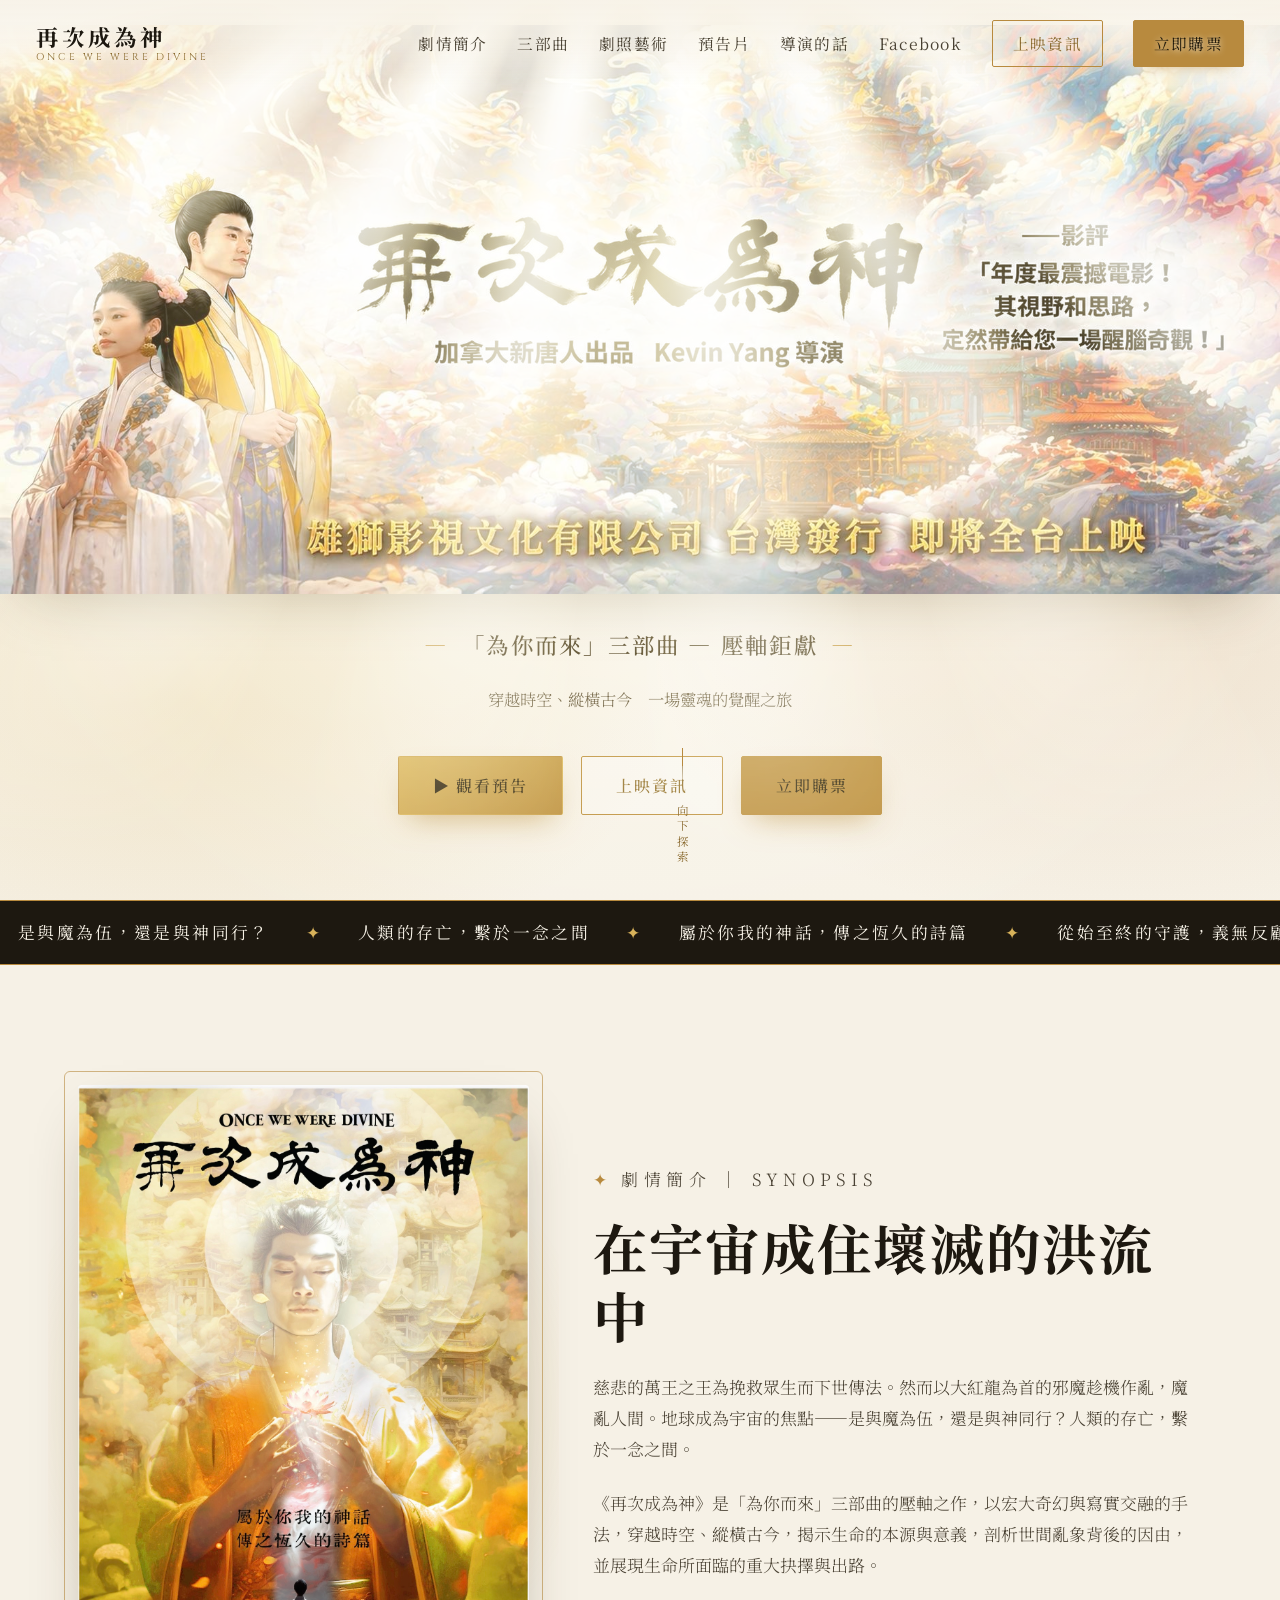
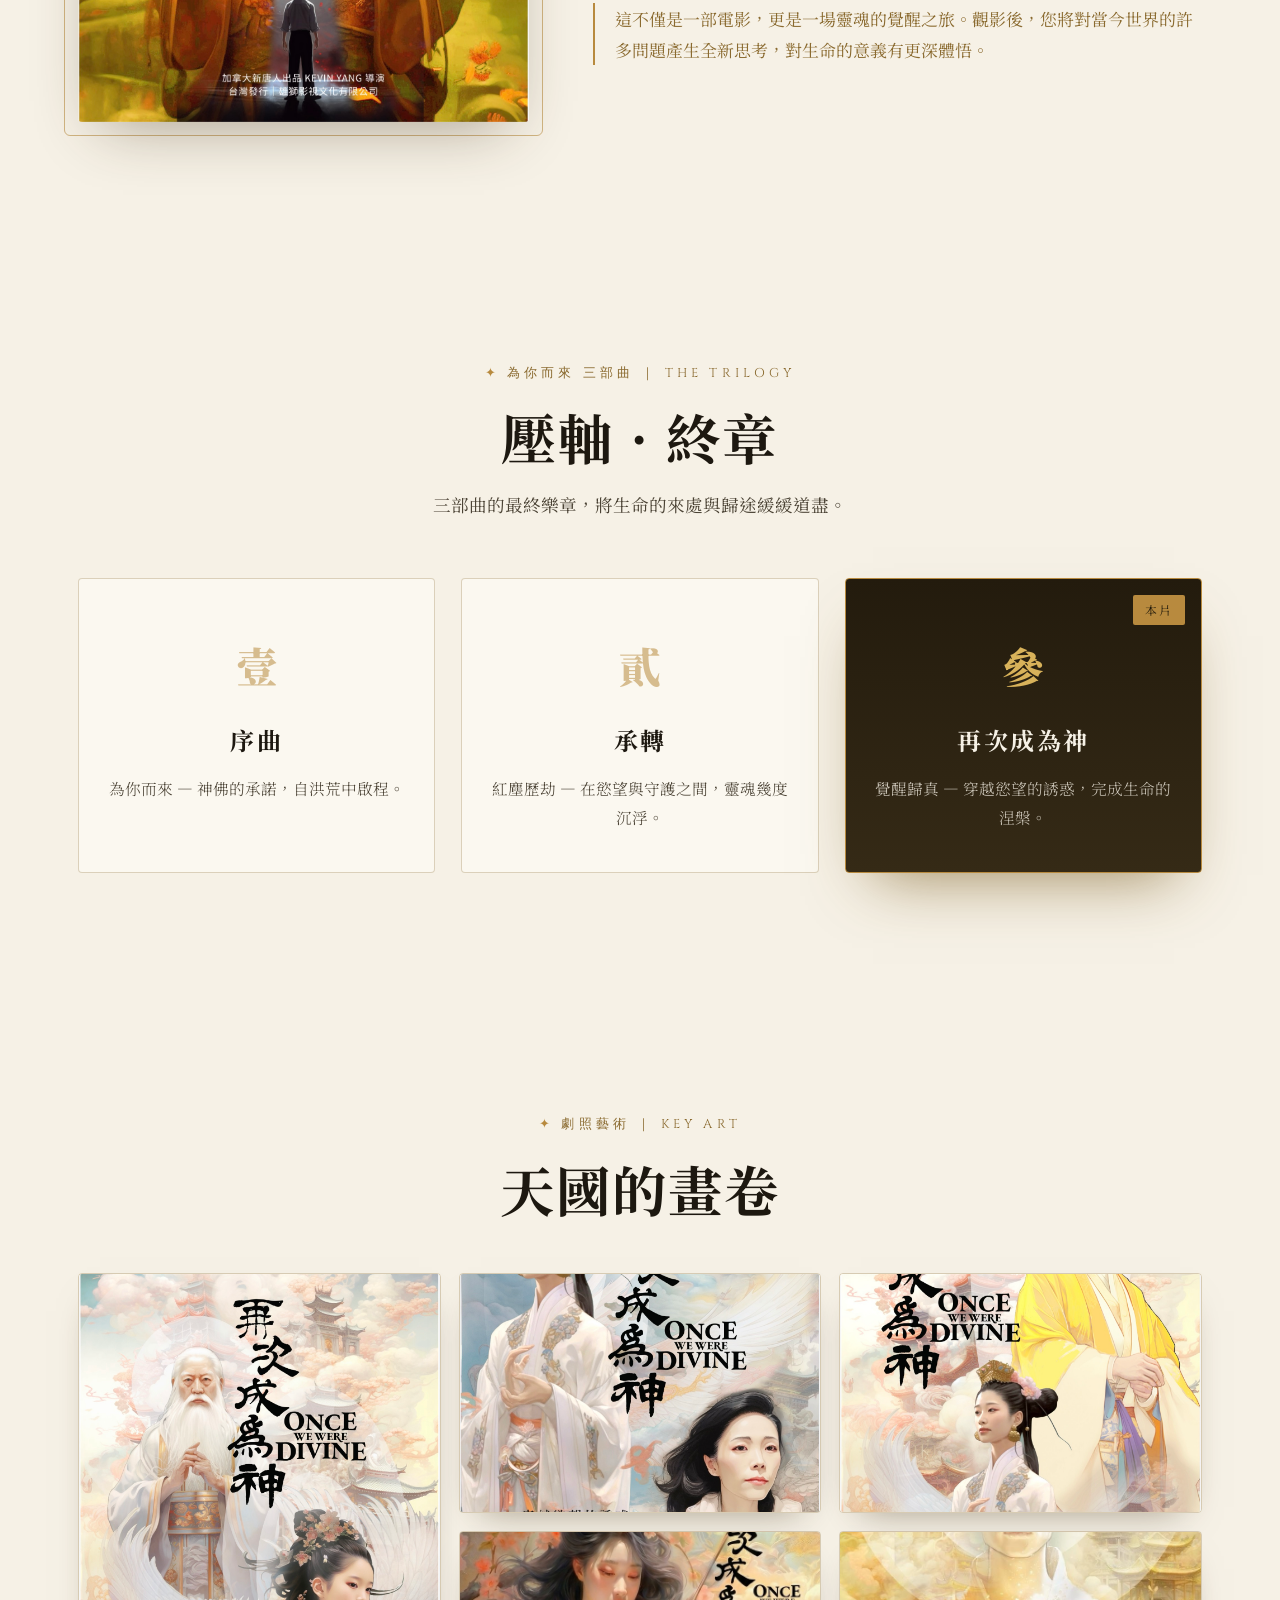
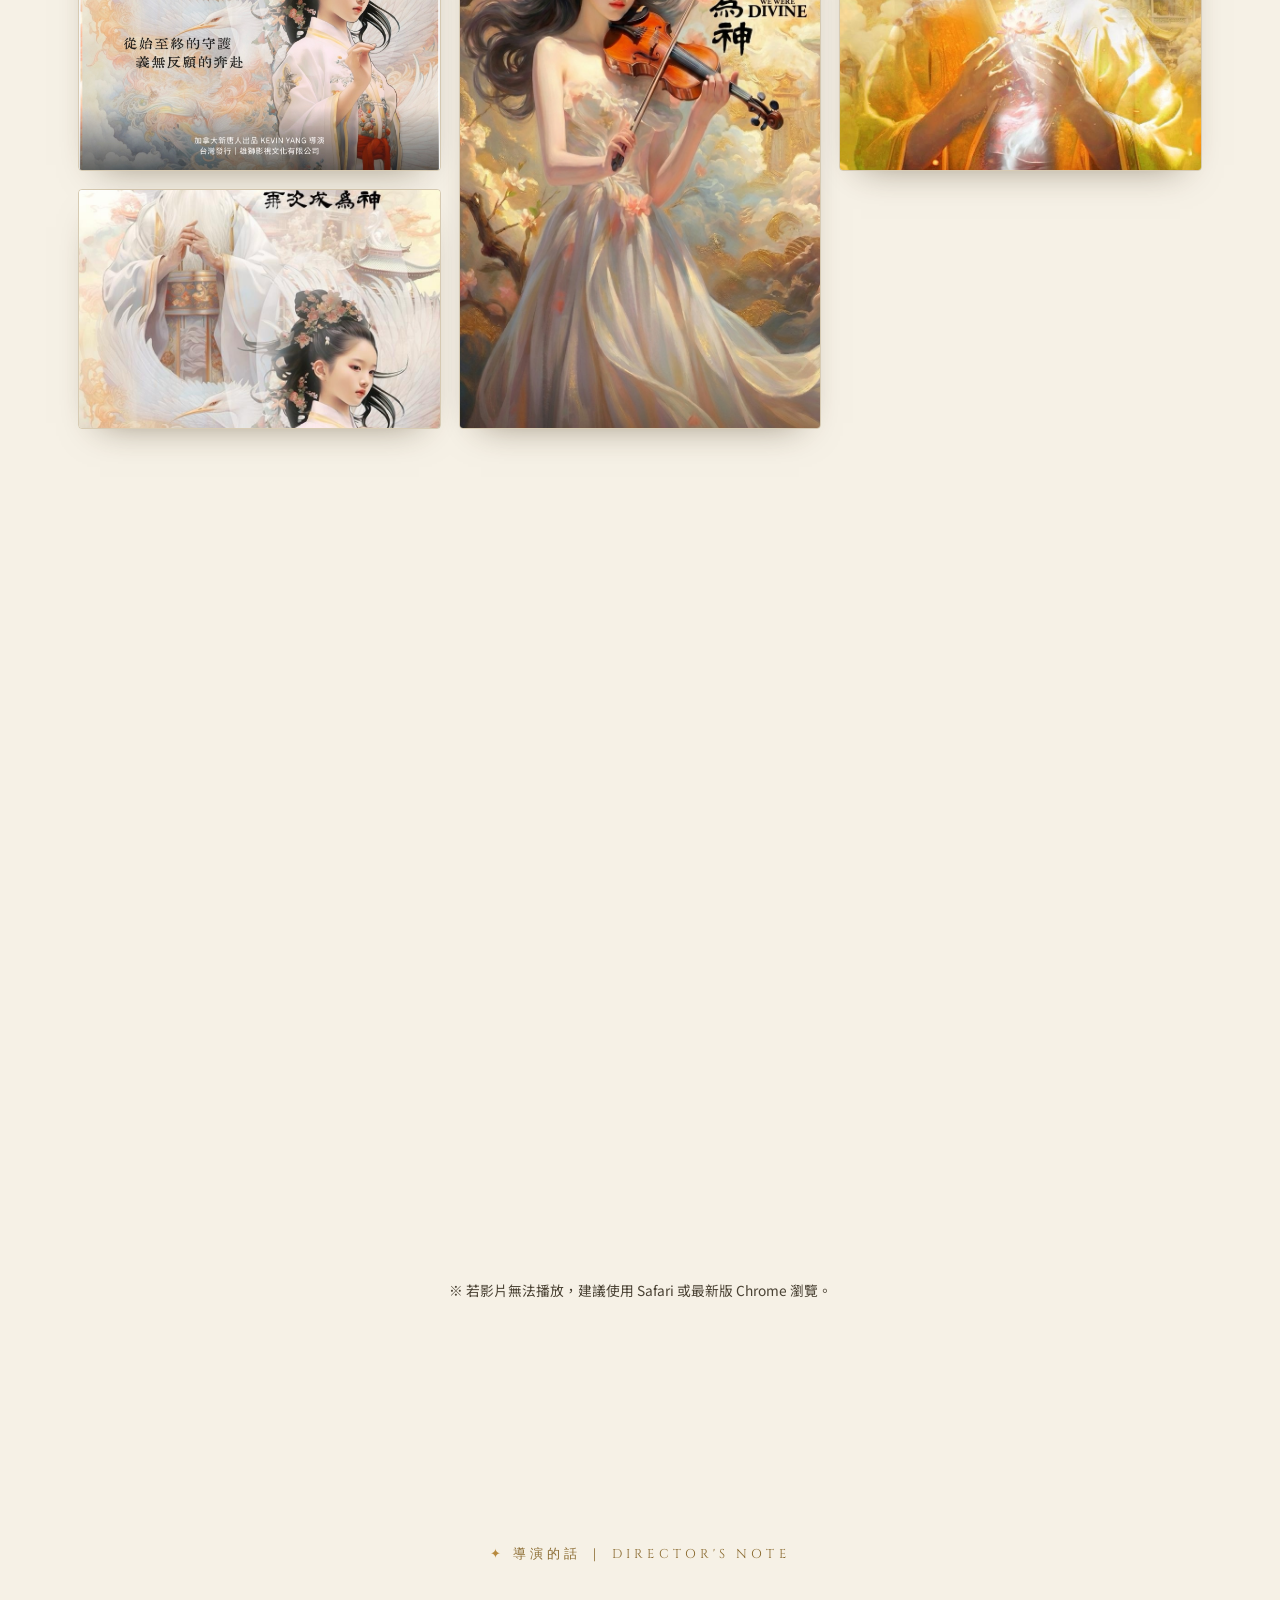
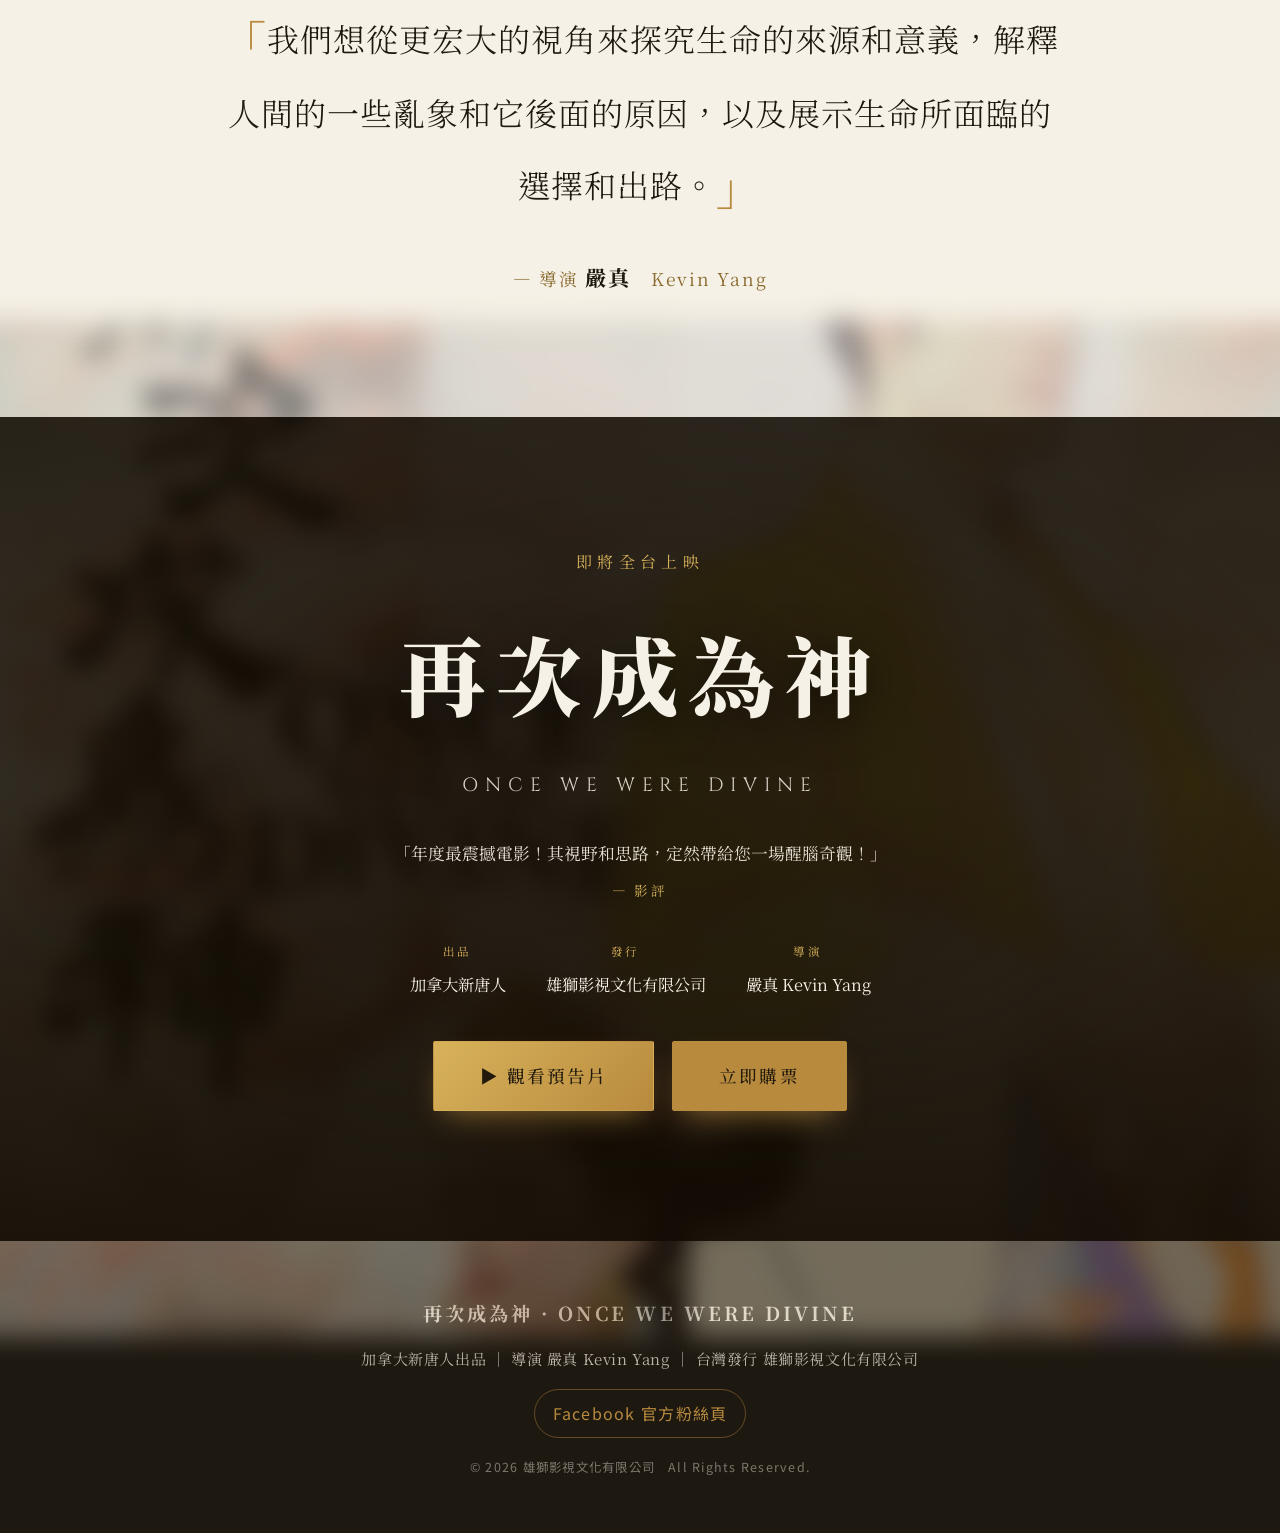
==== 再次成為神/index.html @ 87fe1880 "Add Facebook link" ====
<!DOCTYPE html>
<html lang="zh-Hant">
<head>
<meta charset="UTF-8" />
<meta name="viewport" content="width=device-width, initial-scale=1.0" />
<title>再次成為神 ONCE WE WERE DIVINE｜「為你而來」三部曲壓軸鉅獻</title>
<meta name="description" content="《再次成為神》是「為你而來」三部曲的壓軸之作，以宏大奇幻與寫實交融的手法，穿越時空、縱橫古今，揭示生命的本源與意義。加拿大新唐人出品，導演 嚴真 Kevin Yang。" />
<meta property="og:title" content="再次成為神 ONCE WE WERE DIVINE" />
<meta property="og:description" content="「為你而來」三部曲壓軸鉅獻 — 一場靈魂的覺醒之旅。" />
<meta property="og:image" content="assets/img/poster-sage.jpg" />
<meta property="og:type" content="video.movie" />
<link rel="preconnect" href="https://fonts.googleapis.com" />
<link rel="preconnect" href="https://fonts.gstatic.com" crossorigin />
<link href="https://fonts.googleapis.com/css2?family=Cinzel:wght@400;500;600&family=Noto+Sans+TC:wght@300;400;500;700&family=Noto+Serif+TC:wght@300;400;500;600;700;900&family=Cormorant+Garamond:ital,wght@0,400;0,500;1,400&display=swap" rel="stylesheet" />
<link rel="stylesheet" href="css/style.css?v=7" />
</head>
<body>

<!-- floating petals -->
<div class="petals" aria-hidden="true"></div>

<!-- NAV -->
<header class="nav" id="nav">
  <a href="#hero" class="nav__brand">
    <span class="nav__brand-cn">再次成為神</span>
    <span class="nav__brand-en">ONCE WE WERE DIVINE</span>
  </a>
  <nav class="nav__links">
    <a href="#synopsis">劇情簡介</a>
    <a href="#trilogy">三部曲</a>
    <a href="#gallery">劇照藝術</a>
    <a href="#trailer">預告片</a>
    <a href="#director">導演的話</a>
    <a href="#testimonialsSection" id="navTestimonials" hidden>觀眾心得</a>
    <a href="https://www.facebook.com/profile.php?id=61590995390151" target="_blank" rel="noopener noreferrer">Facebook</a>
    <a href="#screening" class="nav__cta">上映資訊</a>
    <a href="https://lion-movies.oen.tw/events/3H7Y7ijGLz3pHYm09lghnwM6j3X" class="nav__ticket" target="_blank" rel="noopener noreferrer">立即購票</a>
  </nav>
  <button class="nav__toggle" id="navToggle" aria-label="開啟選單">
    <span></span><span></span><span></span>
  </button>
</header>

<!-- HERO -->
<section class="hero" id="hero">
  <div class="hero__aura" aria-hidden="true"></div>
  <div class="hero__inner">
    <h1 class="visually-hidden">再次成為神 ONCE WE WERE DIVINE</h1>
    <figure class="hero__banner">
      <img src="assets/img/hero-wide.jpg" alt="再次成為神 ONCE WE WERE DIVINE 主視覺海報" />
    </figure>
    <p class="hero__tag" id="heroTag">「為你而來」三部曲 — 壓軸鉅獻</p>
    <p class="hero__sub" id="heroSub">穿越時空、縱橫古今　一場靈魂的覺醒之旅</p>
    <div class="hero__actions">
      <a href="#trailer" class="btn btn--gold">▶ 觀看預告</a>
      <a href="#screening" class="btn btn--ghost">上映資訊</a>
      <a href="https://lion-movies.oen.tw/events/3H7Y7ijGLz3pHYm09lghnwM6j3X" class="btn btn--ticket" target="_blank" rel="noopener noreferrer">立即購票</a>
    </div>
  </div>
  <div class="hero__rays" aria-hidden="true"></div>
  <div class="hero__glow" aria-hidden="true"></div>
  <div class="embers" aria-hidden="true"></div>
  <a href="#synopsis" class="hero__scroll" aria-label="向下捲動">
    <span class="hero__scroll-line"></span>
    <span class="hero__scroll-text">向下探索</span>
  </a>
</section>

<!-- MARQUEE -->
<div class="marquee" aria-hidden="true">
  <div class="marquee__track" id="marqueeTrack">
    <span>是與魔為伍，還是與神同行？</span><span class="dot">✦</span>
    <span>人類的存亡，繫於一念之間</span><span class="dot">✦</span>
    <span>屬於你我的神話，傳之恆久的詩篇</span><span class="dot">✦</span>
    <span>從始至終的守護，義無反顧的奔赴</span><span class="dot">✦</span>
    <span>是與魔為伍，還是與神同行？</span><span class="dot">✦</span>
    <span>人類的存亡，繫於一念之間</span><span class="dot">✦</span>
    <span>屬於你我的神話，傳之恆久的詩篇</span><span class="dot">✦</span>
    <span>從始至終的守護，義無反顧的奔赴</span><span class="dot">✦</span>
  </div>
</div>

<!-- SYNOPSIS -->
<section class="synopsis section" id="synopsis">
  <div class="synopsis__grid">
    <div class="synopsis__poster reveal">
      <img src="assets/img/poster-meditation.jpg" alt="再次成為神 海報 — 持蓮入定" loading="lazy" />
      <span class="synopsis__poster-glow"></span>
    </div>
    <div class="synopsis__text">
      <p class="kicker reveal">劇情簡介 ｜ SYNOPSIS</p>
      <h2 class="section__title reveal" id="synopsisTitle">在宇宙成住壞滅的洪流中</h2>
      <div id="synopsisParas">
        <p class="reveal">慈悲的萬王之王為挽救眾生而下世傳法。然而以大紅龍為首的邪魔趁機作亂，魔亂人間。地球成為宇宙的焦點——是與魔為伍，還是與神同行？人類的存亡，繫於一念之間。</p>
        <p class="reveal">《再次成為神》是「為你而來」三部曲的壓軸之作，以宏大奇幻與寫實交融的手法，穿越時空、縱橫古今，揭示生命的本源與意義，剖析世間亂象背後的因由，並展現生命所面臨的重大抉擇與出路。</p>
        <p class="reveal accent">這不僅是一部電影，更是一場靈魂的覺醒之旅。觀影後，您將對當今世界的許多問題產生全新思考，對生命的意義有更深體悟。</p>
      </div>
    </div>
  </div>
</section>

<!-- TRILOGY -->
<section class="trilogy section" id="trilogy">
  <p class="kicker center reveal">為你而來 三部曲 ｜ THE TRILOGY</p>
  <h2 class="section__title center reveal">壓軸 · 終章</h2>
  <p class="trilogy__lead center reveal">三部曲的最終樂章，將生命的來處與歸途緩緩道盡。</p>
  <div class="trilogy__row">
    <div class="trilogy__card reveal">
      <span class="trilogy__num">壹</span>
      <h3>序曲</h3>
      <p>為你而來 — 神佛的承諾，自洪荒中啟程。</p>
    </div>
    <div class="trilogy__card reveal">
      <span class="trilogy__num">貳</span>
      <h3>承轉</h3>
      <p>紅塵歷劫 — 在慾望與守護之間，靈魂幾度沉浮。</p>
    </div>
    <div class="trilogy__card trilogy__card--active reveal">
      <span class="trilogy__badge">本片</span>
      <span class="trilogy__num">參</span>
      <h3>再次成為神</h3>
      <p>覺醒歸真 — 穿越慾望的誘惑，完成生命的涅槃。</p>
    </div>
  </div>
</section>

<!-- GALLERY -->
<section class="gallery section" id="gallery">
  <p class="kicker center reveal">劇照藝術 ｜ KEY ART</p>
  <h2 class="section__title center reveal">天國的畫卷</h2>
  <div class="gallery__grid" id="galleryGrid">
    <figure class="gallery__item gallery__item--tall reveal" data-src="assets/img/poster-sage.jpg" data-cap="從始至終的守護，義無反顧的奔赴">
      <img src="assets/img/poster-sage.jpg" alt="長者與少女 仙鶴" loading="lazy" />
    </figure>
    <figure class="gallery__item reveal" data-src="assets/img/poster-empress.jpg" data-cap="穿越慾望的誘惑，完成生命的涅槃">
      <img src="assets/img/poster-empress.jpg" alt="天女與今生" loading="lazy" />
    </figure>
    <figure class="gallery__item reveal" data-src="assets/img/poster-couple.jpg" data-cap="天上人間，因緣再續">
      <img src="assets/img/poster-couple.jpg" alt="神尊與天女" loading="lazy" />
    </figure>
    <figure class="gallery__item gallery__item--tall reveal" data-src="assets/img/poster-violin.jpg" data-cap="桃花深處，琴音入夢">
      <img src="assets/img/poster-violin.jpg" alt="提琴少女 桃花" loading="lazy" />
    </figure>
    <figure class="gallery__item reveal" data-src="assets/img/poster-meditation-en.jpg" data-cap="屬於你我的神話，傳之恆久的詩篇">
      <img src="assets/img/poster-meditation-en.jpg" alt="持蓮入定 英文版" loading="lazy" />
    </figure>
    <figure class="gallery__item reveal" data-src="assets/img/poster-sage-en.jpg" data-cap="ONCE WE WERE DIVINE — Coming Soon">
      <img src="assets/img/poster-sage-en.jpg" alt="長者與少女 英文版" loading="lazy" />
    </figure>
  </div>
</section>

<!-- TRAILER -->
<section class="trailer section" id="trailer">
  <p class="kicker center reveal">先睹為快 ｜ TRAILER</p>
  <h2 class="section__title center reveal">預告片</h2>
  <div class="trailer__frame reveal">
    <video id="trailerVideo" controls playsinline preload="metadata" poster="assets/img/hero-wide.jpg">
      <source src="assets/video/trailer-b.mov" type="video/mp4" />
      <source src="assets/video/trailer-a.mov" type="video/mp4" />
      您的瀏覽器不支援影片播放，請改用 Safari 或 Chrome 最新版。
    </video>
  </div>
  <p class="trailer__note center reveal" id="trailerNote">※ 若影片無法播放，建議使用 Safari 或最新版 Chrome 瀏覽。</p>
</section>

<!-- DIRECTOR -->
<section class="director section" id="director">
  <div class="director__inner">
    <p class="kicker center reveal">導演的話 ｜ DIRECTOR'S NOTE</p>
    <blockquote class="director__quote reveal">
      <span class="director__mark">「</span><span id="directorQuote">我們想從更宏大的視角來探究生命的來源和意義，解釋人間的一些亂象和它後面的原因，以及展示生命所面臨的選擇和出路。</span><span class="director__mark director__mark--close">」</span>
    </blockquote>
    <p class="director__name reveal">— 導演 <strong id="directorName">嚴真</strong>　<span id="directorNameEn">Kevin Yang</span></p>
  </div>
</section>

<!-- TESTIMONIALS -->
<section class="testimonials section" id="testimonialsSection" hidden>
  <p class="kicker center reveal">觀眾心得 ｜ AUDIENCE VOICES</p>
  <h2 class="section__title center reveal">觀影後的感動</h2>
  <div class="testimonials__grid" id="testimonialGrid"></div>
</section>

<!-- SCREENING / CTA -->
<section class="screening section" id="screening">
  <div class="screening__bg" style="background-image:url('assets/img/poster-couple.jpg')"></div>
  <div class="screening__veil"></div>
  <div class="screening__inner reveal">
    <p class="screening__soon" id="screeningSoon">即將全台上映</p>
    <h2 class="screening__title">再次成為神</h2>
    <p class="screening__en">ONCE WE WERE DIVINE</p>
    <p class="screening__review"><span id="screeningReview">「年度最震撼電影！其視野和思路，定然帶給您一場醒腦奇觀！」</span><span id="screeningReviewBy">— 影評</span></p>
    <div class="screening__meta">
      <div><span>出品</span><em id="metaProducer">加拿大新唐人</em></div>
      <div><span>發行</span><em id="metaDistributor">雄獅影視文化有限公司</em></div>
      <div><span>導演</span><em id="metaDirector">嚴真 Kevin Yang</em></div>
    </div>
    <div class="screening__list" id="screeningList" hidden></div>
    <div class="screening__actions">
      <a href="#trailer" class="btn btn--gold btn--lg">▶ 觀看預告片</a>
      <a href="https://lion-movies.oen.tw/events/3H7Y7ijGLz3pHYm09lghnwM6j3X" class="btn btn--ticket btn--lg" target="_blank" rel="noopener noreferrer">立即購票</a>
    </div>
  </div>
</section>

<!-- FOOTER -->
<footer class="footer">
  <p class="footer__title">再次成為神 · ONCE WE WERE DIVINE</p>
  <p class="footer__line">加拿大新唐人出品 ｜ 導演 嚴真 Kevin Yang ｜ 台灣發行 雄獅影視文化有限公司</p>
  <p class="footer__social"><a href="https://www.facebook.com/profile.php?id=61590995390151" target="_blank" rel="noopener noreferrer">Facebook 官方粉絲頁</a></p>
  <p class="footer__copy">© 2026 雄獅影視文化有限公司　All Rights Reserved.</p>
</footer>

<!-- LIGHTBOX -->
<div class="lightbox" id="lightbox" aria-hidden="true">
  <button class="lightbox__close" id="lbClose" aria-label="關閉">✕</button>
  <button class="lightbox__nav lightbox__prev" id="lbPrev" aria-label="上一張">‹</button>
  <figure class="lightbox__figure">
    <img id="lbImg" src="" alt="" />
    <figcaption id="lbCap"></figcaption>
  </figure>
  <button class="lightbox__nav lightbox__next" id="lbNext" aria-label="下一張">›</button>
</div>

<script src="js/main.js?v=5"></script>
</body>
</html>
---- 再次成為神/css/style.css ----
/* ===== Tokens ===== */
:root{
  --ivory:#f6f1e6;
  --ivory-2:#efe7d6;
  --paper:#fbf8f0;
  --ink:#1d1810;
  --ink-soft:#4a4234;
  --gold:#b88a3e;
  --gold-2:#cda85a;
  --gold-bright:#d8b25a;
  --bronze:#8a6a2f;
  --jade:#6f8f6a;
  --line:rgba(138,106,47,.28);
  --shadow:0 24px 60px -24px rgba(60,42,16,.45);
  --serif:"Noto Serif TC",serif;
  --sans:"Noto Sans TC",sans-serif;
  --eng:"Cinzel",serif;
  --eng-soft:"Cormorant Garamond",serif;
  --maxw:1180px;
}
*{box-sizing:border-box;margin:0;padding:0}
html{scroll-behavior:smooth;scroll-padding-top:86px}
body{
  font-family:var(--sans);
  color:var(--ink);
  background:var(--ivory);
  line-height:1.85;
  -webkit-font-smoothing:antialiased;
  overflow-x:hidden;
}
img{display:block;max-width:100%}
a{color:inherit;text-decoration:none}

/* paper texture */
body::before{
  content:"";position:fixed;inset:0;z-index:-2;pointer-events:none;
  background:
    radial-gradient(120% 80% at 50% 0%, rgba(216,178,90,.10), transparent 60%),
    radial-gradient(100% 100% at 100% 100%, rgba(111,143,106,.08), transparent 55%),
    var(--ivory);
}
body::after{
  content:"";position:fixed;inset:0;z-index:-1;pointer-events:none;opacity:.5;
  background-image:url("data:image/svg+xml,%3Csvg xmlns='http://www.w3.org/2000/svg' width='160' height='160'%3E%3Cfilter id='n'%3E%3CfeTurbulence type='fractalNoise' baseFrequency='0.85' numOctaves='2' stitchTiles='stitch'/%3E%3C/filter%3E%3Crect width='100%25' height='100%25' filter='url(%23n)' opacity='0.04'/%3E%3C/svg%3E");
}

/* ===== Layout helpers ===== */
.section{padding:120px 28px;max-width:var(--maxw);margin:0 auto}
.section__title{
  font-family:var(--serif);font-weight:700;line-height:1.25;
  font-size:clamp(2rem,5vw,3.4rem);letter-spacing:.04em;
}
.section__title.center{text-align:center}
.kicker{
  font-family:var(--eng);letter-spacing:.32em;font-size:.8rem;
  color:var(--bronze);text-transform:uppercase;margin-bottom:18px;
}
.kicker.center{text-align:center}
.kicker::before{content:"✦ ";color:var(--gold)}
.visually-hidden{position:absolute;width:1px;height:1px;padding:0;margin:-1px;overflow:hidden;clip:rect(0 0 0 0);white-space:nowrap;border:0}

/* ===== Buttons ===== */
.btn{
  display:inline-flex;align-items:center;gap:.5em;
  font-family:var(--serif);font-weight:500;letter-spacing:.12em;font-size:1rem;
  padding:14px 34px;border-radius:2px;cursor:pointer;transition:.35s ease;
  position:relative;border:1px solid transparent;
}
.btn--gold{
  background:linear-gradient(135deg,#d8b25a,#b88a3e);
  color:#211a0c;box-shadow:0 14px 30px -12px rgba(184,138,62,.7);
}
.btn--gold:hover{transform:translateY(-3px);box-shadow:0 22px 40px -14px rgba(184,138,62,.85)}
.btn--ghost{border-color:var(--gold);color:var(--bronze);background:rgba(255,255,255,.25);backdrop-filter:blur(4px)}
.btn--ghost:hover{background:var(--gold);color:#211a0c}
.btn--ticket{background:var(--gold);color:#211a0c;border-color:var(--gold);box-shadow:0 14px 30px -12px rgba(184,138,62,.7)}
.btn--ticket:hover{background:#d8b25a;color:#211a0c;transform:translateY(-3px);box-shadow:0 22px 40px -14px rgba(184,138,62,.85)}
.btn--lg{padding:18px 46px;font-size:1.1rem}

/* ===== NAV ===== */
.nav{
  position:fixed;top:0;left:0;right:0;z-index:50;
  display:flex;align-items:center;justify-content:space-between;
  padding:20px 36px;transition:.4s ease;
}
.nav::before{
  content:"";position:absolute;inset:0;z-index:-1;pointer-events:none;
  background:linear-gradient(180deg, rgba(247,242,231,.94) 0%, rgba(247,242,231,.62) 50%, transparent 100%);
  transition:opacity .4s ease;
}
.nav.scrolled::before{opacity:0}
.nav__links a,.nav__brand-cn,.nav__brand-en{text-shadow:0 1px 6px rgba(255,253,245,.85)}
.nav.scrolled .nav__links a,.nav.scrolled .nav__brand-cn,.nav.scrolled .nav__brand-en{text-shadow:none}
.nav.scrolled{
  background:rgba(246,241,230,.86);backdrop-filter:blur(12px);
  padding:14px 36px;box-shadow:0 6px 24px -16px rgba(60,42,16,.5);
  border-bottom:1px solid var(--line);
}
.nav__brand{display:flex;flex-direction:column;line-height:1.1}
.nav__brand-cn{font-family:var(--serif);font-weight:700;font-size:1.4rem;letter-spacing:.18em;color:var(--ink)}
.nav__brand-en{font-family:var(--eng);font-size:.62rem;letter-spacing:.3em;color:var(--bronze);margin-top:3px}
.nav.scrolled .nav__brand-cn,.nav.scrolled .nav__brand-en{color:var(--ink)}
.nav__links{display:flex;align-items:center;gap:30px}
.nav__links a{
  font-family:var(--serif);font-size:.98rem;letter-spacing:.08em;color:var(--ink-soft);
  position:relative;padding:4px 0;transition:.3s;
}
.nav:not(.scrolled) .nav__links a{color:rgba(40,32,16,.85)}
.nav__links a:not(.nav__cta)::after{
  content:"";position:absolute;left:0;bottom:-2px;width:0;height:1px;background:var(--gold);transition:.3s;
}
.nav__links a:not(.nav__cta):hover::after{width:100%}
.nav__links a:hover{color:var(--bronze)}
.nav__cta{
  border:1px solid var(--gold);padding:8px 20px!important;border-radius:2px;color:var(--bronze)!important;
}
.nav__cta:hover{background:var(--gold);color:#211a0c!important}
.nav__ticket{
  background:var(--gold);color:#211a0c!important;border:1px solid var(--gold);
  padding:8px 20px!important;border-radius:2px;box-shadow:0 8px 18px -12px rgba(184,138,62,.9);
}
.nav__ticket:hover{background:#d8b25a;color:#211a0c!important;transform:translateY(-1px)}
.nav__toggle{display:none;flex-direction:column;gap:5px;background:none;border:0;cursor:pointer;padding:6px}
.nav__toggle span{width:26px;height:2px;background:var(--ink);transition:.3s}

/* ===== HERO ===== */
.hero{position:relative;min-height:100vh;overflow:hidden;display:flex;flex-direction:column;align-items:center;justify-content:center;padding:0 0 60px}
.hero__aura{
  position:absolute;inset:0;z-index:0;
  background:
    radial-gradient(70% 50% at 50% 22%, rgba(255,238,196,.5), transparent 62%),
    radial-gradient(60% 50% at 14% 78%, rgba(216,178,90,.22), transparent 64%),
    radial-gradient(60% 50% at 88% 72%, rgba(204,158,108,.20), transparent 62%),
    linear-gradient(180deg, var(--ivory) 0%, #faf5ea 50%, var(--ivory) 100%);
}
.hero__inner{position:relative;z-index:2;text-align:center;width:100%}
.hero__banner{
  margin:0;width:100%;
  box-shadow:0 24px 60px -30px rgba(60,40,8,.4);
  opacity:0;animation:fadeUp 1.1s .2s forwards;
}
.hero__banner img{display:block;width:100%;height:auto}
.hero__tag,.hero__sub,.hero__actions{padding-left:24px;padding-right:24px}

/* ---- 光焰無際 / celestial light fx ---- */
.hero__rays{
  position:absolute;left:50%;top:-30%;width:220vw;height:140vh;
  transform:translateX(-50%);transform-origin:50% 0;
  z-index:3;pointer-events:none;mix-blend-mode:screen;opacity:.95;
  background:repeating-conic-gradient(from 0deg at 50% 0%,
    rgba(255,236,175,0) 0deg, rgba(255,236,175,0) 4deg,
    rgba(255,235,170,.45) 5.5deg, rgba(255,250,225,.95) 9deg,
    rgba(255,255,245,1) 11deg, rgba(255,250,225,.95) 13deg,
    rgba(255,235,170,.45) 16.5deg, rgba(255,236,175,0) 18deg);
  -webkit-mask:radial-gradient(150% 110% at 50% 0%, #000 26%, transparent 82%);
          mask:radial-gradient(150% 110% at 50% 0%, #000 26%, transparent 82%);
  animation:raySway 14s ease-in-out infinite alternate, rayPulse 4.5s ease-in-out infinite;
}
@keyframes raySway{from{transform:translateX(-50%) rotate(-5deg)}to{transform:translateX(-50%) rotate(5deg)}}
@keyframes rayPulse{0%,100%{opacity:.6}50%{opacity:.95}}
.hero__glow{
  position:absolute;left:50%;top:32%;width:min(1500px,120vw);height:min(1500px,120vw);
  transform:translate(-50%,-50%);z-index:3;pointer-events:none;mix-blend-mode:screen;
  background:radial-gradient(circle, rgba(255,244,200,.85), rgba(255,222,140,.32) 36%, transparent 70%);
  animation:halo 6s ease-in-out infinite;
}
@keyframes halo{0%,100%{opacity:.65;transform:translate(-50%,-50%) scale(1)}50%{opacity:1;transform:translate(-50%,-50%) scale(1.12)}}
.embers{position:absolute;inset:0;z-index:4;pointer-events:none;overflow:hidden}
.ember{
  position:absolute;bottom:-24px;border-radius:50%;mix-blend-mode:screen;
  background:radial-gradient(circle, rgba(255,244,200,.98), rgba(255,205,120,.55) 48%, transparent 72%);
  box-shadow:0 0 10px rgba(255,212,135,.9);
  animation:emberRise linear infinite;will-change:transform,opacity;
}
@keyframes emberRise{
  0%{transform:translateY(0) scale(.5);opacity:0}
  12%{opacity:1}
  82%{opacity:.85}
  100%{transform:translateY(-92vh) translateX(var(--drift,0)) scale(1.15);opacity:0}
}
.hero__tag{
  font-family:var(--serif);font-weight:500;font-size:clamp(1rem,2.6vw,1.4rem);
  letter-spacing:.1em;color:var(--ink);margin-top:30px;
  opacity:0;animation:fadeUp 1.1s .75s forwards;
}
.hero__tag::before,.hero__tag::after{content:"—";color:var(--gold);margin:0 .6em}
.hero__sub{
  font-family:var(--serif);font-weight:300;font-size:1.02rem;line-height:2;
  color:var(--ink-soft);margin-top:18px;opacity:0;animation:fadeUp 1.1s .95s forwards;
}
.hero__actions{display:flex;gap:18px;justify-content:center;flex-wrap:wrap;margin-top:40px;opacity:0;animation:fadeUp 1.1s 1.15s forwards}
.hero__scroll{position:absolute;bottom:34px;left:50%;transform:translateX(-50%);z-index:3;display:flex;flex-direction:column;align-items:center;gap:10px;opacity:0;animation:fadeUp 1s 1.5s forwards}
.hero__scroll-line{width:1px;height:46px;background:linear-gradient(var(--bronze),transparent);position:relative;overflow:hidden}
.hero__scroll-line::after{content:"";position:absolute;top:0;left:0;width:100%;height:40%;background:var(--gold);animation:scrollDot 1.8s ease-in-out infinite}
@keyframes scrollDot{0%{transform:translateY(-100%)}100%{transform:translateY(250%)}}
.hero__scroll-text{font-family:var(--serif);font-size:.72rem;letter-spacing:.3em;color:var(--bronze);writing-mode:vertical-rl}

@keyframes fadeUp{from{opacity:0;transform:translateY(28px)}to{opacity:1;transform:translateY(0)}}

/* ===== MARQUEE ===== */
.marquee{background:var(--ink);color:var(--ivory);overflow:hidden;padding:16px 0;border-top:1px solid var(--gold);border-bottom:1px solid var(--gold)}
.marquee__track{display:inline-flex;white-space:nowrap;animation:marquee 34s linear infinite;will-change:transform}
.marquee__track span{font-family:var(--serif);font-size:1.05rem;letter-spacing:.14em;padding:0 18px}
.marquee__track .dot{color:var(--gold-bright)}
@keyframes marquee{from{transform:translateX(0)}to{transform:translateX(-50%)}}

/* ===== SYNOPSIS ===== */
.synopsis__grid{display:grid;grid-template-columns:.85fr 1.15fr;gap:64px;align-items:center}
.synopsis__poster{position:relative;border-radius:4px}
.synopsis__poster img{border-radius:4px;box-shadow:var(--shadow);position:relative;z-index:2}
.synopsis__poster-glow{position:absolute;inset:-14px;border:1px solid var(--gold);border-radius:6px;z-index:1;opacity:.6}
.synopsis__poster::after{content:"";position:absolute;inset:-30px;background:radial-gradient(circle,rgba(216,178,90,.25),transparent 70%);z-index:0}
.synopsis__text p{margin-top:22px;font-size:1.06rem;color:var(--ink-soft);font-family:var(--serif);font-weight:300}
.synopsis__text p.accent{color:var(--bronze);font-weight:400;border-left:2px solid var(--gold);padding-left:20px}
.synopsis .section__title{margin-bottom:6px}

/* ===== TRILOGY ===== */
.trilogy{text-align:center}
.trilogy__lead{color:var(--ink-soft);font-family:var(--serif);font-size:1.1rem;margin:18px auto 56px;max-width:560px}
.trilogy__row{display:grid;grid-template-columns:repeat(3,1fr);gap:26px}
.trilogy__card{
  position:relative;background:var(--paper);border:1px solid var(--line);border-radius:4px;
  padding:48px 28px 40px;text-align:center;transition:.4s ease;overflow:hidden;
}
.trilogy__card:hover{transform:translateY(-8px);box-shadow:var(--shadow)}
.trilogy__num{font-family:var(--serif);font-weight:900;font-size:2.6rem;color:var(--gold);display:block;opacity:.55}
.trilogy__card h3{font-family:var(--serif);font-weight:700;font-size:1.5rem;letter-spacing:.1em;margin:14px 0 12px}
.trilogy__card p{color:var(--ink-soft);font-size:.98rem;font-family:var(--serif);font-weight:300}
.trilogy__card--active{
  background:linear-gradient(180deg,#231b0d,#352a16);color:var(--ivory);border-color:var(--gold);
  box-shadow:0 30px 60px -28px rgba(120,90,30,.7);
}
.trilogy__card--active .trilogy__num{opacity:1;color:var(--gold-bright)}
.trilogy__card--active p{color:rgba(246,241,230,.78)}
.trilogy__badge{
  position:absolute;top:16px;right:16px;background:var(--gold);color:#211a0c;
  font-family:var(--serif);font-size:.74rem;letter-spacing:.18em;padding:4px 12px;border-radius:2px;
}

/* ===== GALLERY ===== */
.gallery .section__title{margin-bottom:50px}
.gallery__grid{
  display:grid;grid-template-columns:repeat(3,1fr);grid-auto-rows:240px;gap:18px;
}
.gallery__item{
  position:relative;overflow:hidden;border-radius:4px;cursor:pointer;
  box-shadow:0 16px 36px -22px rgba(60,42,16,.55);border:1px solid var(--line);
}
.gallery__item--tall{grid-row:span 2}
.gallery__item img{width:100%;height:100%;object-fit:cover;transition:transform .7s ease;filter:saturate(1.02)}
.gallery__item::after{
  content:attr(data-cap);position:absolute;left:0;right:0;bottom:0;
  font-family:var(--serif);font-size:.92rem;letter-spacing:.05em;color:#fff;
  padding:40px 18px 16px;background:linear-gradient(transparent,rgba(20,14,4,.82));
  transform:translateY(102%);transition:.45s ease;
}
.gallery__item:hover img{transform:scale(1.07)}
.gallery__item:hover::after{transform:translateY(0)}

/* ===== TRAILER ===== */
.trailer{text-align:center}
.trailer .section__title{margin-bottom:44px}
.trailer__frame{
  position:relative;border-radius:6px;overflow:hidden;border:1px solid var(--gold);
  box-shadow:var(--shadow);background:#000;max-width:980px;margin:0 auto;
}
.trailer__frame video{display:block;width:100%;max-height:78vh;background:#000}
.trailer__note{margin-top:18px;font-size:.86rem;color:var(--ink-soft);opacity:.8}

/* ===== DIRECTOR ===== */
.director{position:relative}
.director__inner{max-width:840px;margin:0 auto;text-align:center}
.director__quote{
  position:relative;font-family:var(--serif);font-weight:300;
  font-size:clamp(1.3rem,3.2vw,2rem);line-height:1.9;color:var(--ink);
  margin:30px auto;letter-spacing:.03em;
}
.director__mark{font-family:var(--serif);font-weight:700;color:var(--gold);font-size:1.4em;vertical-align:-.15em}
.director__name{font-family:var(--serif);color:var(--bronze);letter-spacing:.1em;font-size:1.1rem;margin-top:20px}
.director__name strong{color:var(--ink);font-size:1.2em}

/* ===== SCREENING ===== */
.screening{position:relative;max-width:none;padding:0;margin:0;background:#140d04}
.screening__bg{position:absolute;inset:-5%;background-size:cover;background-position:92% 26%;filter:saturate(1.15) blur(12px) brightness(.8);transform:scale(1.12);opacity:.5}
.screening__veil{position:absolute;inset:0;background:
  radial-gradient(80% 70% at 50% 45%, rgba(20,13,4,.45), transparent 70%),
  linear-gradient(180deg,rgba(20,13,4,.74) 0%,rgba(24,16,6,.7) 45%,rgba(18,12,4,.9) 100%)}
.screening__inner{position:relative;z-index:2;text-align:center;color:var(--ivory);padding:130px 28px}
.screening__soon{font-family:var(--serif);letter-spacing:.34em;color:var(--gold-bright);font-size:1rem;margin-bottom:18px}
.screening__title{font-family:var(--serif);font-weight:900;font-size:clamp(2.6rem,8vw,5.4rem);letter-spacing:.12em;text-shadow:0 8px 40px rgba(0,0,0,.5)}
.screening__en{font-family:var(--eng);letter-spacing:.36em;color:rgba(246,241,230,.85);font-size:clamp(.8rem,2vw,1.2rem);margin-top:14px}
.screening__review{font-family:var(--serif);font-style:normal;max-width:560px;margin:34px auto 0;color:rgba(246,241,230,.92);font-size:1.05rem;line-height:1.9}
.screening__review span:last-child{display:block;color:var(--gold-bright);font-size:.85rem;letter-spacing:.2em;margin-top:8px}
.screening__meta{display:flex;justify-content:center;gap:40px;flex-wrap:wrap;margin:38px 0 42px}
.screening__meta div{font-family:var(--serif);font-size:1.02rem;color:var(--ivory)}
.screening__meta em{font-style:normal}
.screening__meta span{display:block;font-size:.72rem;letter-spacing:.24em;color:var(--gold-bright);margin-bottom:6px}
.screening__actions{display:flex;justify-content:center;gap:18px;flex-wrap:wrap}

/* ===== SCREENING LIST（場次） ===== */
.screening__list{max-width:720px;margin:0 auto 44px;border-top:1px solid rgba(216,178,90,.35)}
.screening__row{
  display:grid;grid-template-columns:80px 1fr auto auto;gap:18px;align-items:center;
  padding:16px 10px;border-bottom:1px solid rgba(216,178,90,.22);
  font-family:var(--serif);color:var(--ivory);text-align:left;transition:background .3s;
}
a.screening__row:hover{background:rgba(216,178,90,.08)}
.screening__row-city{color:var(--gold-bright);letter-spacing:.14em;font-size:.95rem}
.screening__row-theater{font-size:1.05rem;letter-spacing:.04em}
.screening__row-when{font-size:.95rem;color:rgba(246,241,230,.85);letter-spacing:.06em}
.screening__row-note{font-size:.85rem;color:var(--gold-bright);letter-spacing:.1em}

/* ===== TESTIMONIALS（觀眾心得） ===== */
.testimonials__grid{
  display:grid;grid-template-columns:repeat(auto-fit,minmax(300px,1fr));
  gap:34px;margin-top:52px;max-width:980px;margin-left:auto;margin-right:auto;
}
.testimonial{background:var(--paper);border:1px solid var(--line);box-shadow:var(--shadow);overflow:hidden;border-radius:6px}
.testimonial__media{position:relative;aspect-ratio:16/9;background:#140d04}
.testimonial__media iframe,.testimonial__media video{position:absolute;inset:0;width:100%;height:100%;border:0}
.testimonial figcaption{padding:18px 20px 20px}
.testimonial figcaption strong{display:block;font-family:var(--serif);font-size:1.05rem;letter-spacing:.04em;color:var(--ink)}
.testimonial figcaption span{display:block;margin-top:6px;font-size:.85rem;color:var(--bronze);letter-spacing:.1em}

/* ===== FOOTER ===== */
.footer{background:var(--ink);color:rgba(246,241,230,.72);text-align:center;padding:54px 24px}
.footer__title{font-family:var(--serif);font-weight:700;letter-spacing:.16em;color:var(--ivory);font-size:1.2rem}
.footer__line{font-family:var(--serif);font-size:.94rem;margin-top:14px;letter-spacing:.04em}
.footer__social{margin-top:16px}
.footer__social a{display:inline-flex;align-items:center;justify-content:center;border:1px solid rgba(184,138,62,.45);border-radius:999px;padding:9px 18px;color:var(--gold);letter-spacing:.08em;transition:.25s ease}
.footer__social a:hover{background:rgba(184,138,62,.14);border-color:var(--gold);color:#f4d78c;transform:translateY(-1px)}
.footer__copy{font-size:.78rem;margin-top:18px;opacity:.6;letter-spacing:.1em}

/* ===== PETALS ===== */
.petals{position:fixed;inset:0;pointer-events:none;z-index:40;overflow:hidden}
.petal{position:absolute;top:-5%;border-radius:60% 0 60% 0;background:linear-gradient(135deg,#f6d8a8,#e6b06a);opacity:.7;animation:fall linear infinite}
@keyframes fall{
  0%{transform:translateY(-10vh) translateX(0) rotate(0);opacity:0}
  10%{opacity:.8}
  100%{transform:translateY(110vh) translateX(40px) rotate(360deg);opacity:0}
}

/* ===== Reveal ===== */
.reveal{opacity:0;transform:translateY(34px);transition:opacity .9s ease,transform .9s ease}
.reveal.in{opacity:1;transform:none}

/* ===== LIGHTBOX ===== */
.lightbox{position:fixed;inset:0;z-index:100;background:rgba(18,12,4,.94);display:none;align-items:center;justify-content:center;padding:40px}
.lightbox.open{display:flex}
.lightbox__figure{max-width:min(92vw,900px);text-align:center}
.lightbox__figure img{max-height:82vh;width:auto;margin:0 auto;border:1px solid var(--gold);box-shadow:0 30px 80px rgba(0,0,0,.6)}
.lightbox__figure figcaption{font-family:var(--serif);color:var(--ivory);margin-top:18px;letter-spacing:.06em;font-size:1.05rem}
.lightbox__close{position:absolute;top:24px;right:30px;background:none;border:0;color:var(--ivory);font-size:1.8rem;cursor:pointer;opacity:.8;transition:.3s}
.lightbox__close:hover{opacity:1;transform:rotate(90deg)}
.lightbox__nav{position:absolute;top:50%;transform:translateY(-50%);background:none;border:1px solid rgba(246,241,230,.4);color:var(--ivory);width:52px;height:52px;border-radius:50%;font-size:1.8rem;cursor:pointer;transition:.3s;display:flex;align-items:center;justify-content:center}
.lightbox__nav:hover{background:var(--gold);color:#211a0c;border-color:var(--gold)}
.lightbox__prev{left:30px}
.lightbox__next{right:30px}

/* ===== Responsive ===== */
@media(max-width:900px){
  .nav__links{
    position:fixed;top:0;right:-100%;height:100vh;width:74%;max-width:320px;
    flex-direction:column;justify-content:center;gap:30px;
    background:rgba(246,241,230,.97);backdrop-filter:blur(14px);
    box-shadow:-20px 0 50px -20px rgba(60,42,16,.4);transition:right .4s ease;padding:40px;
  }
  .nav__links.open{right:0}
  .nav__toggle{display:flex;z-index:60}
  .nav__toggle.open span:nth-child(1){transform:translateY(7px) rotate(45deg)}
  .nav__toggle.open span:nth-child(2){opacity:0}
  .nav__toggle.open span:nth-child(3){transform:translateY(-7px) rotate(-45deg)}
  .synopsis__grid{grid-template-columns:1fr;gap:44px}
  .synopsis__poster{max-width:380px;margin:0 auto}
  .trilogy__row{grid-template-columns:1fr;max-width:420px;margin:0 auto}
  .gallery__grid{grid-template-columns:repeat(2,1fr);grid-auto-rows:200px}
  .section{padding:88px 22px}
}
@media(max-width:560px){
  .screening__actions .btn{width:100%;justify-content:center}
  .gallery__grid{grid-template-columns:1fr;grid-auto-rows:300px}
  .gallery__item--tall{grid-row:span 1}
  .screening__meta{gap:22px}
  .screening__row{grid-template-columns:1fr auto;gap:6px 14px}
  .screening__row-theater{grid-column:1/-1}
  .hero__tag::before,.hero__tag::after{display:none}
}
@media(prefers-reduced-motion:reduce){
  *{animation:none!important;scroll-behavior:auto!important}
  .reveal{opacity:1;transform:none}
}
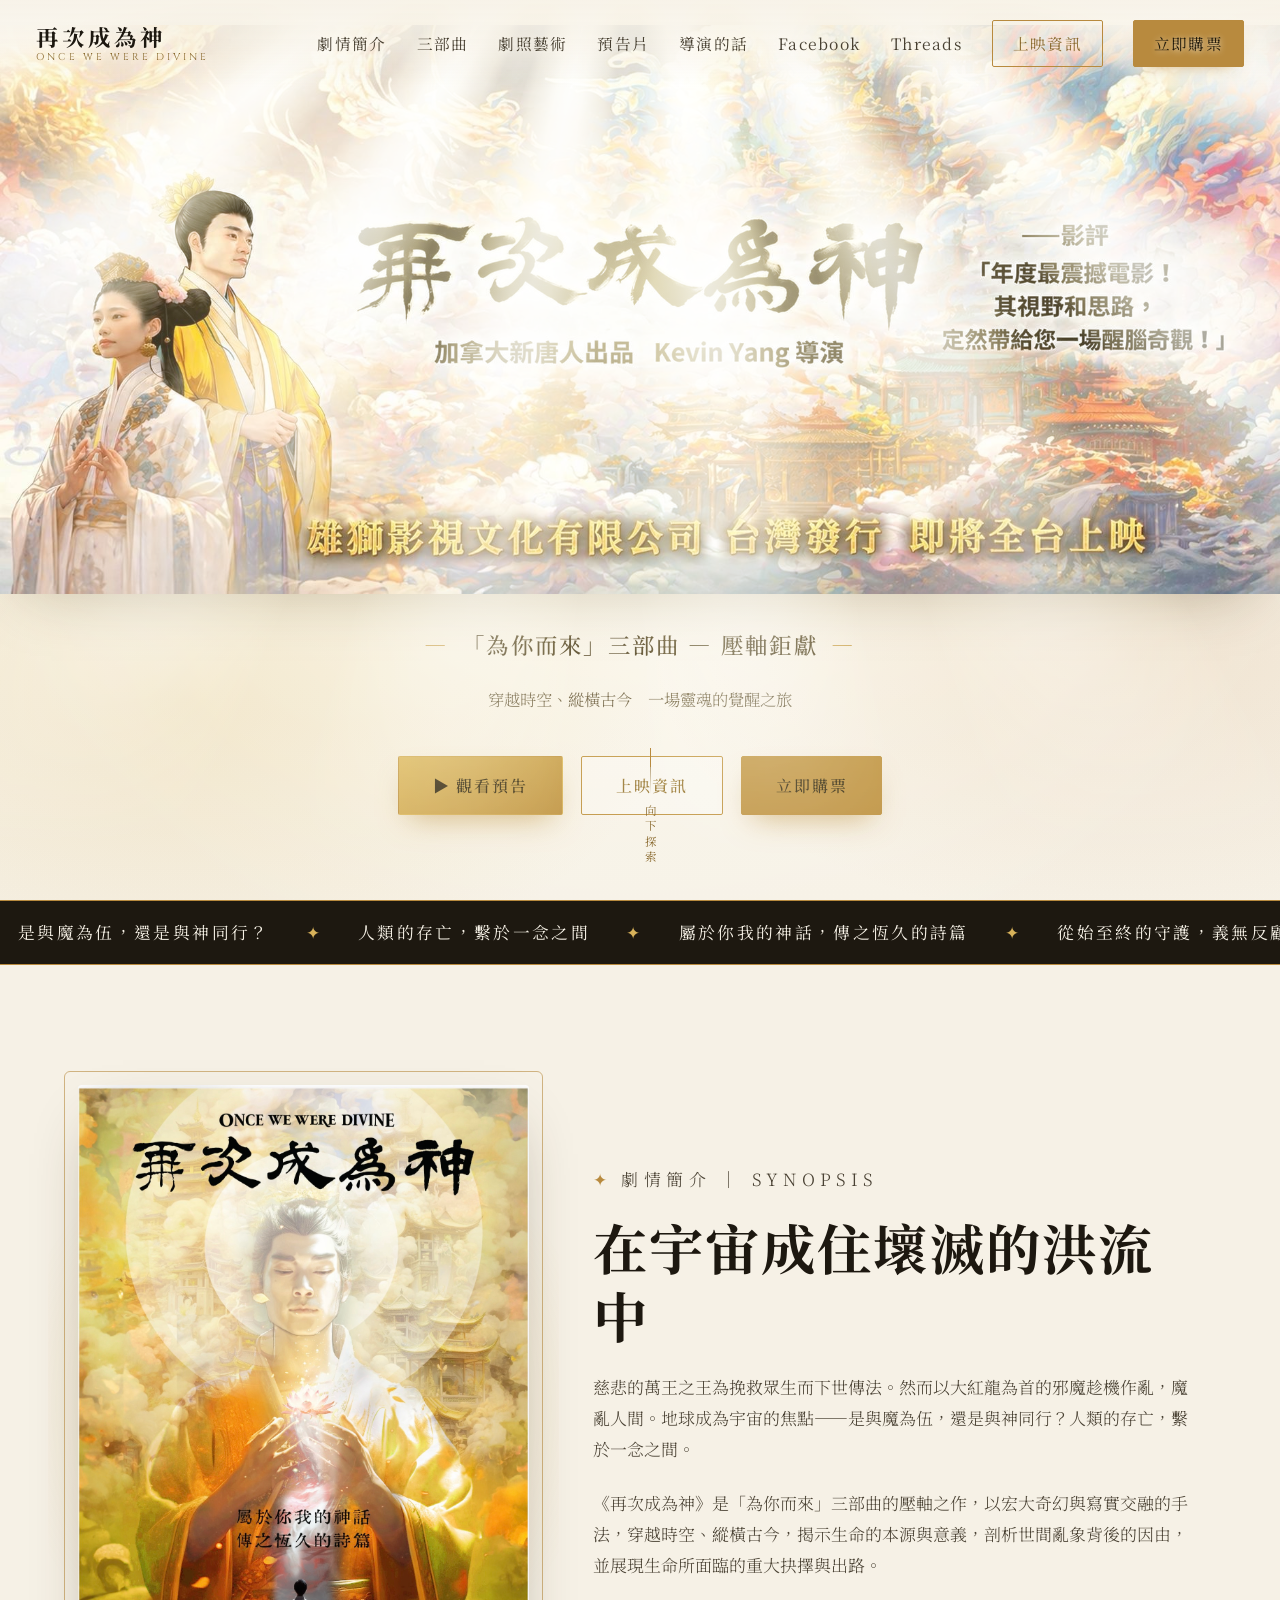
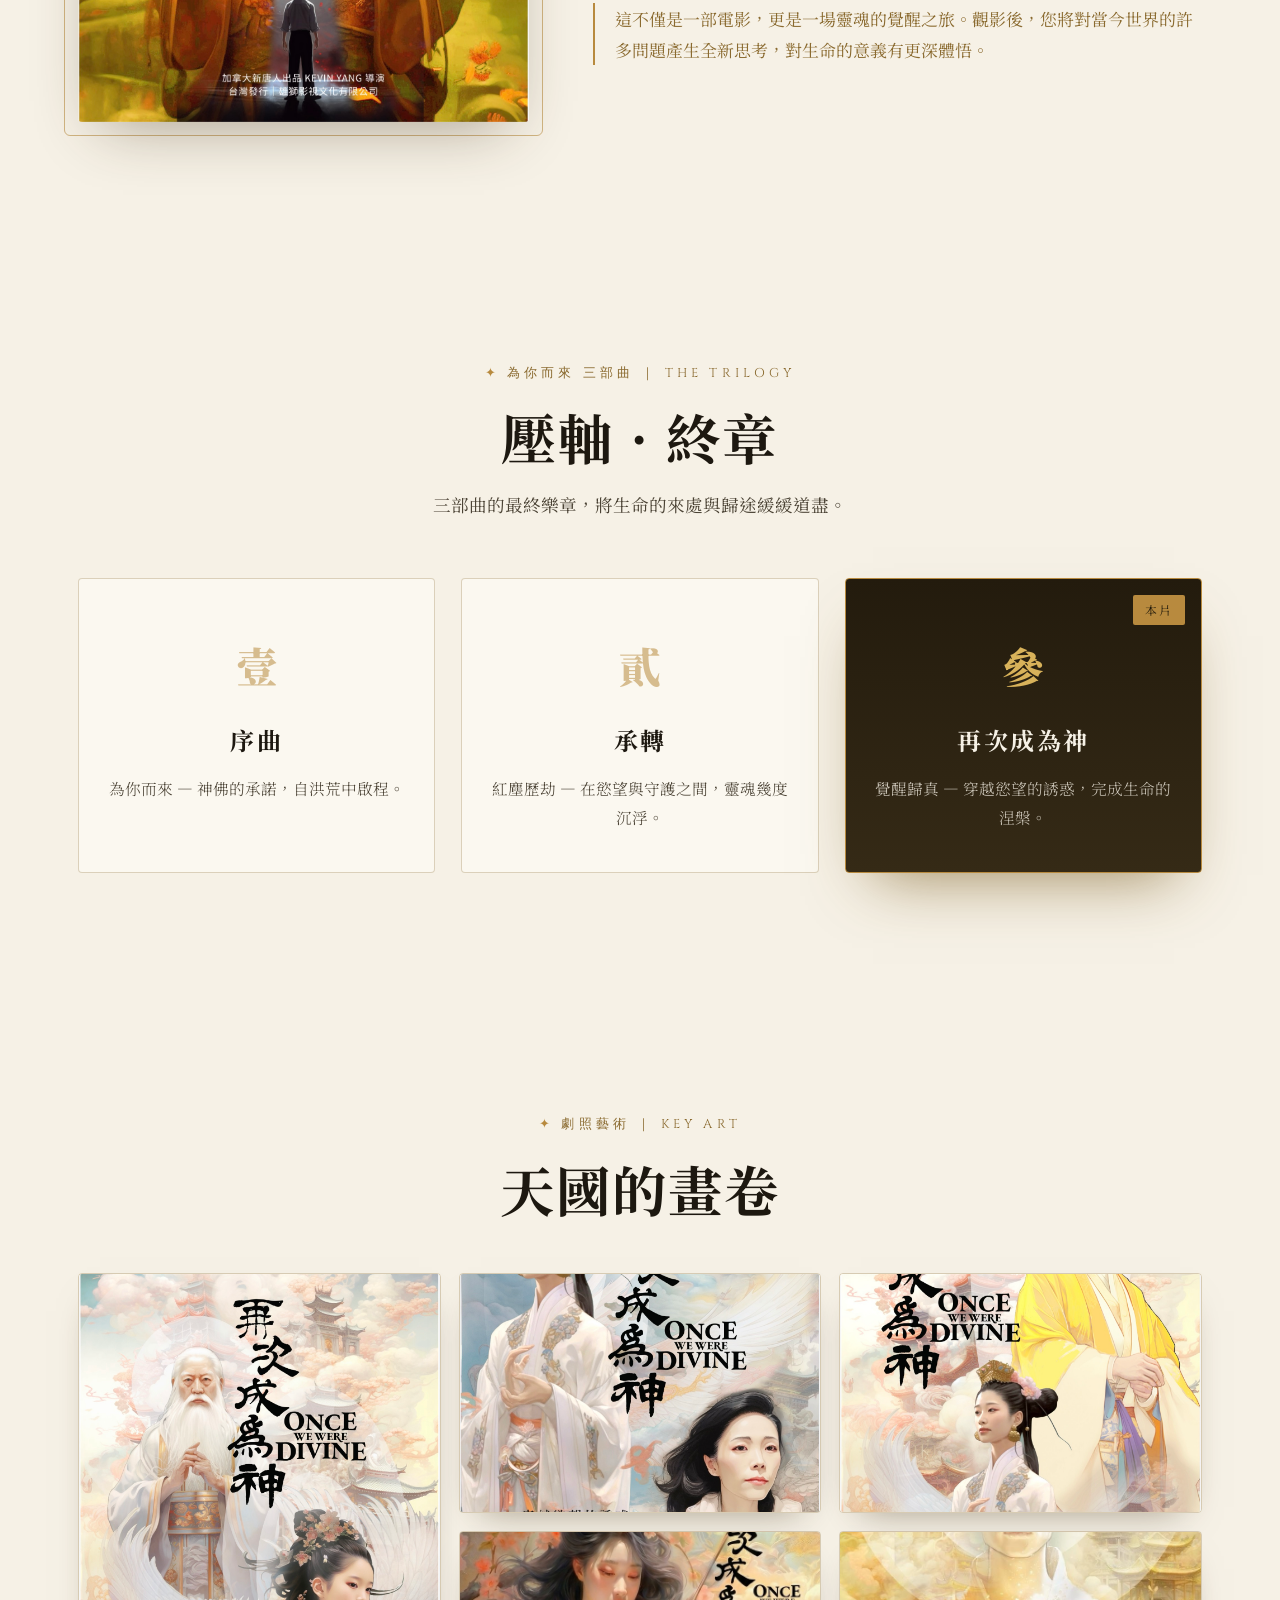
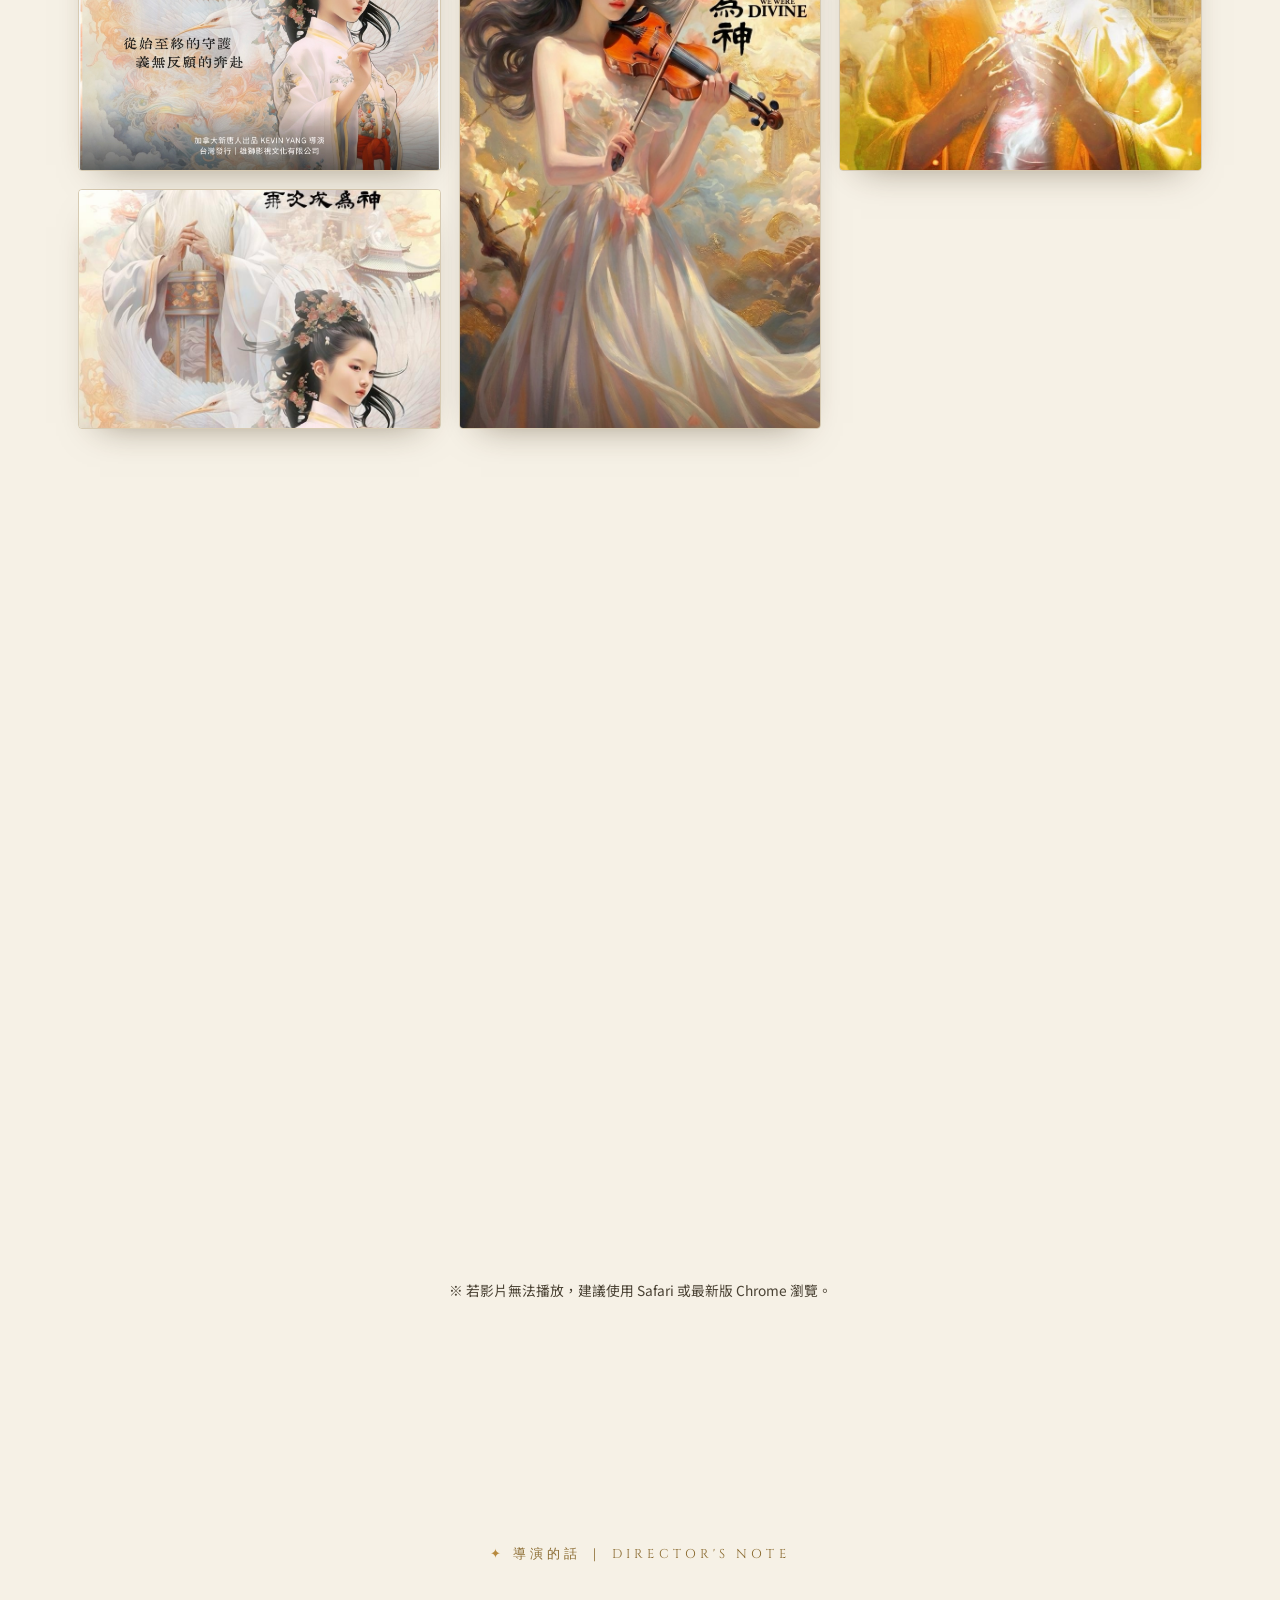
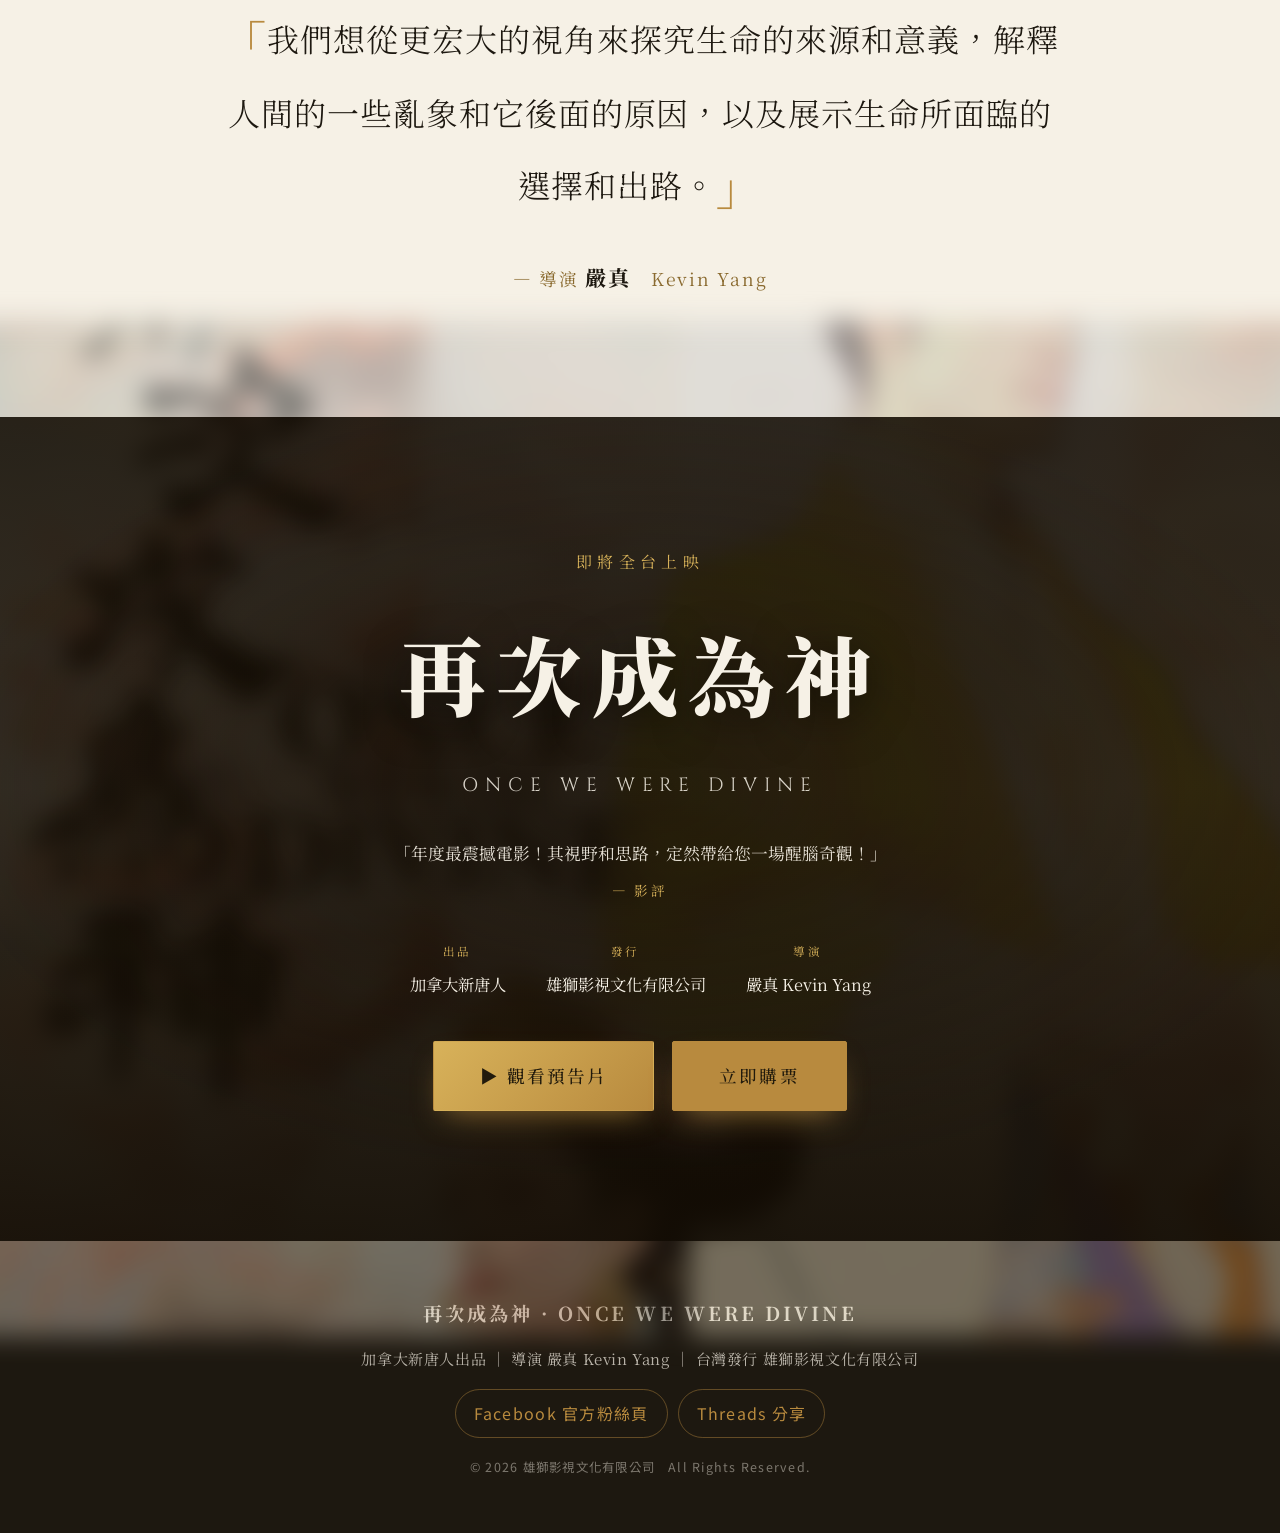
==== commit d3cb5034: "Add Threads link" ====
--- a/再次成為神/index.html
+++ b/再次成為神/index.html
@@ -33,6 +33,7 @@
     <a href="#director">導演的話</a>
     <a href="#testimonialsSection" id="navTestimonials" hidden>觀眾心得</a>
     <a href="https://www.facebook.com/profile.php?id=61590995390151" target="_blank" rel="noopener noreferrer">Facebook</a>
+    <a href="https://www.threads.com/share/BAacO54jLl/" target="_blank" rel="noopener noreferrer">Threads</a>
     <a href="#screening" class="nav__cta">上映資訊</a>
     <a href="https://lion-movies.oen.tw/events/3H7Y7ijGLz3pHYm09lghnwM6j3X" class="nav__ticket" target="_blank" rel="noopener noreferrer">立即購票</a>
   </nav>
@@ -208,7 +209,7 @@
 <footer class="footer">
   <p class="footer__title">再次成為神 · ONCE WE WERE DIVINE</p>
   <p class="footer__line">加拿大新唐人出品 ｜ 導演 嚴真 Kevin Yang ｜ 台灣發行 雄獅影視文化有限公司</p>
-  <p class="footer__social"><a href="https://www.facebook.com/profile.php?id=61590995390151" target="_blank" rel="noopener noreferrer">Facebook 官方粉絲頁</a></p>
+  <p class="footer__social"><a href="https://www.facebook.com/profile.php?id=61590995390151" target="_blank" rel="noopener noreferrer">Facebook 官方粉絲頁</a><a href="https://www.threads.com/share/BAacO54jLl/" target="_blank" rel="noopener noreferrer">Threads 分享</a></p>
   <p class="footer__copy">© 2026 雄獅影視文化有限公司　All Rights Reserved.</p>
 </footer>
 
--- a/再次成為神/css/style.css
+++ b/再次成為神/css/style.css
@@ -326,7 +326,7 @@
 .footer{background:var(--ink);color:rgba(246,241,230,.72);text-align:center;padding:54px 24px}
 .footer__title{font-family:var(--serif);font-weight:700;letter-spacing:.16em;color:var(--ivory);font-size:1.2rem}
 .footer__line{font-family:var(--serif);font-size:.94rem;margin-top:14px;letter-spacing:.04em}
-.footer__social{margin-top:16px}
+.footer__social{display:flex;flex-wrap:wrap;gap:10px;justify-content:center;margin-top:16px}
 .footer__social a{display:inline-flex;align-items:center;justify-content:center;border:1px solid rgba(184,138,62,.45);border-radius:999px;padding:9px 18px;color:var(--gold);letter-spacing:.08em;transition:.25s ease}
 .footer__social a:hover{background:rgba(184,138,62,.14);border-color:var(--gold);color:#f4d78c;transform:translateY(-1px)}
 .footer__copy{font-size:.78rem;margin-top:18px;opacity:.6;letter-spacing:.1em}
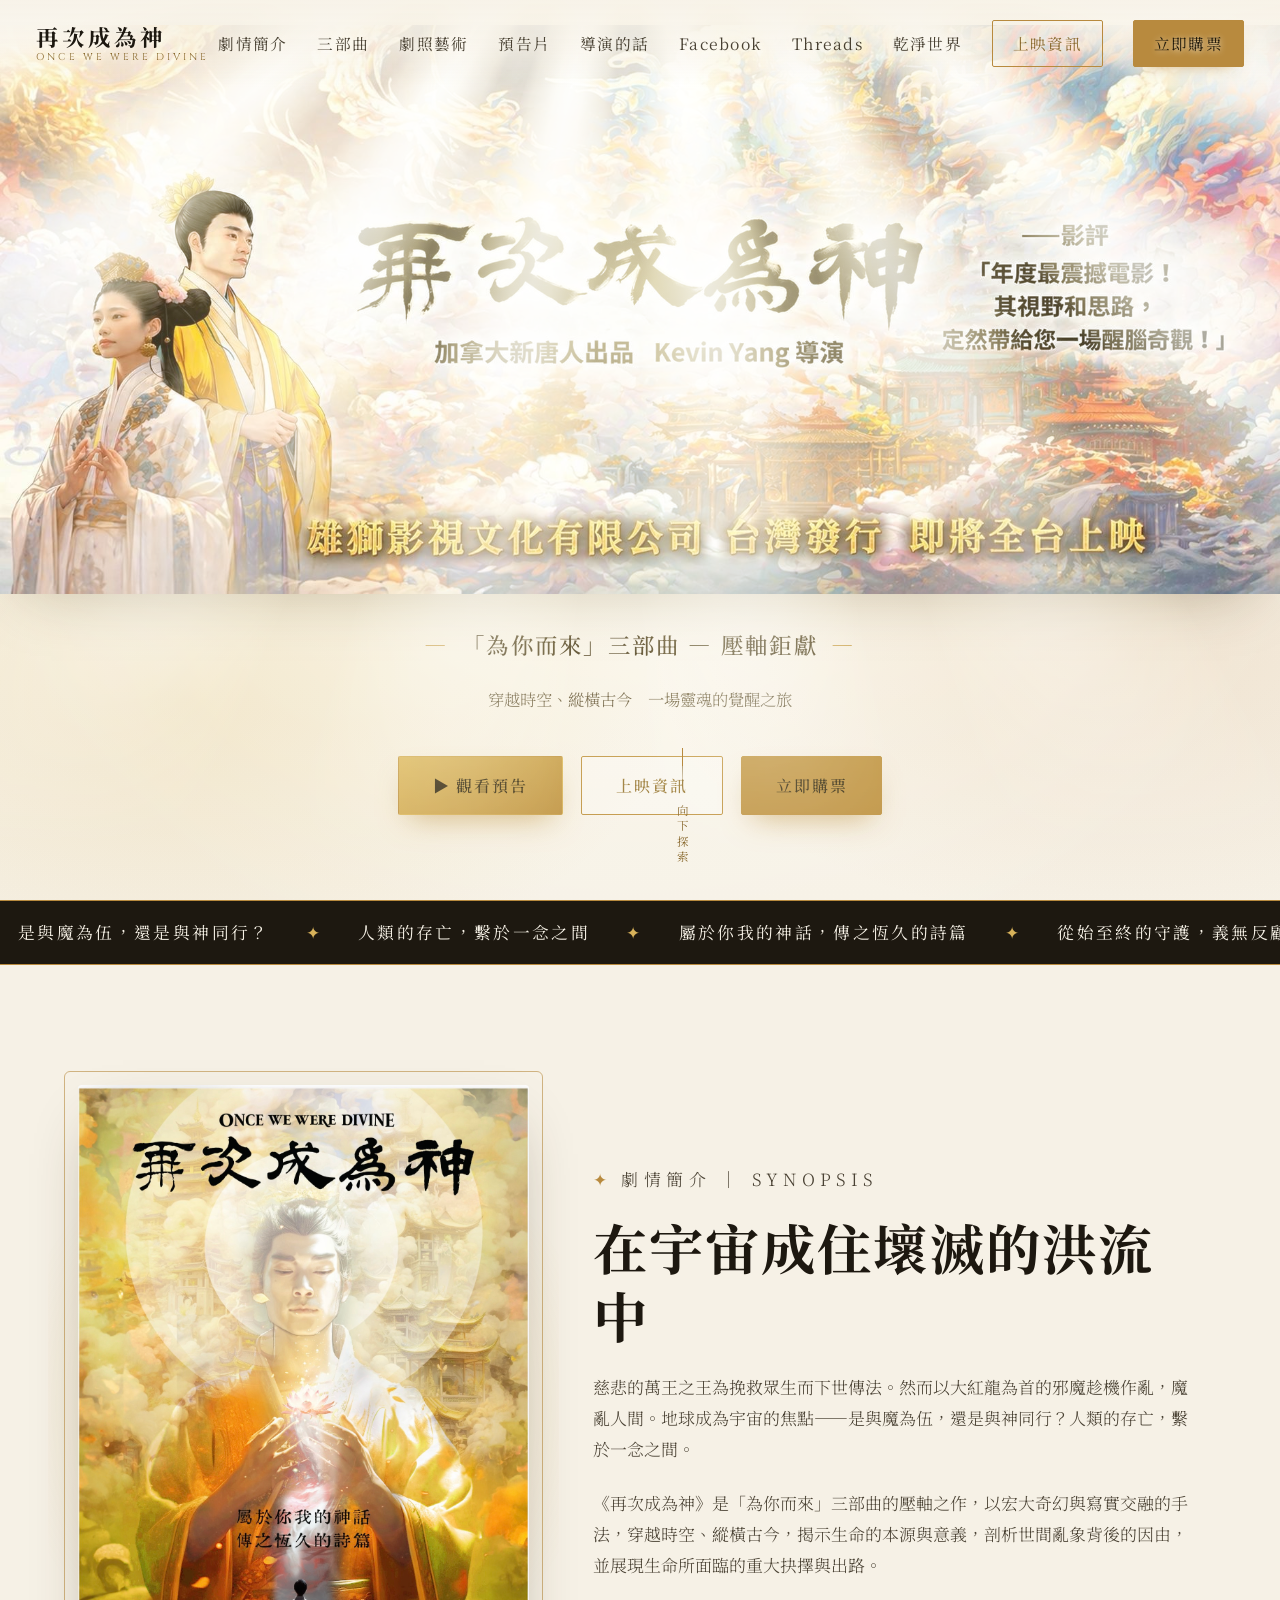
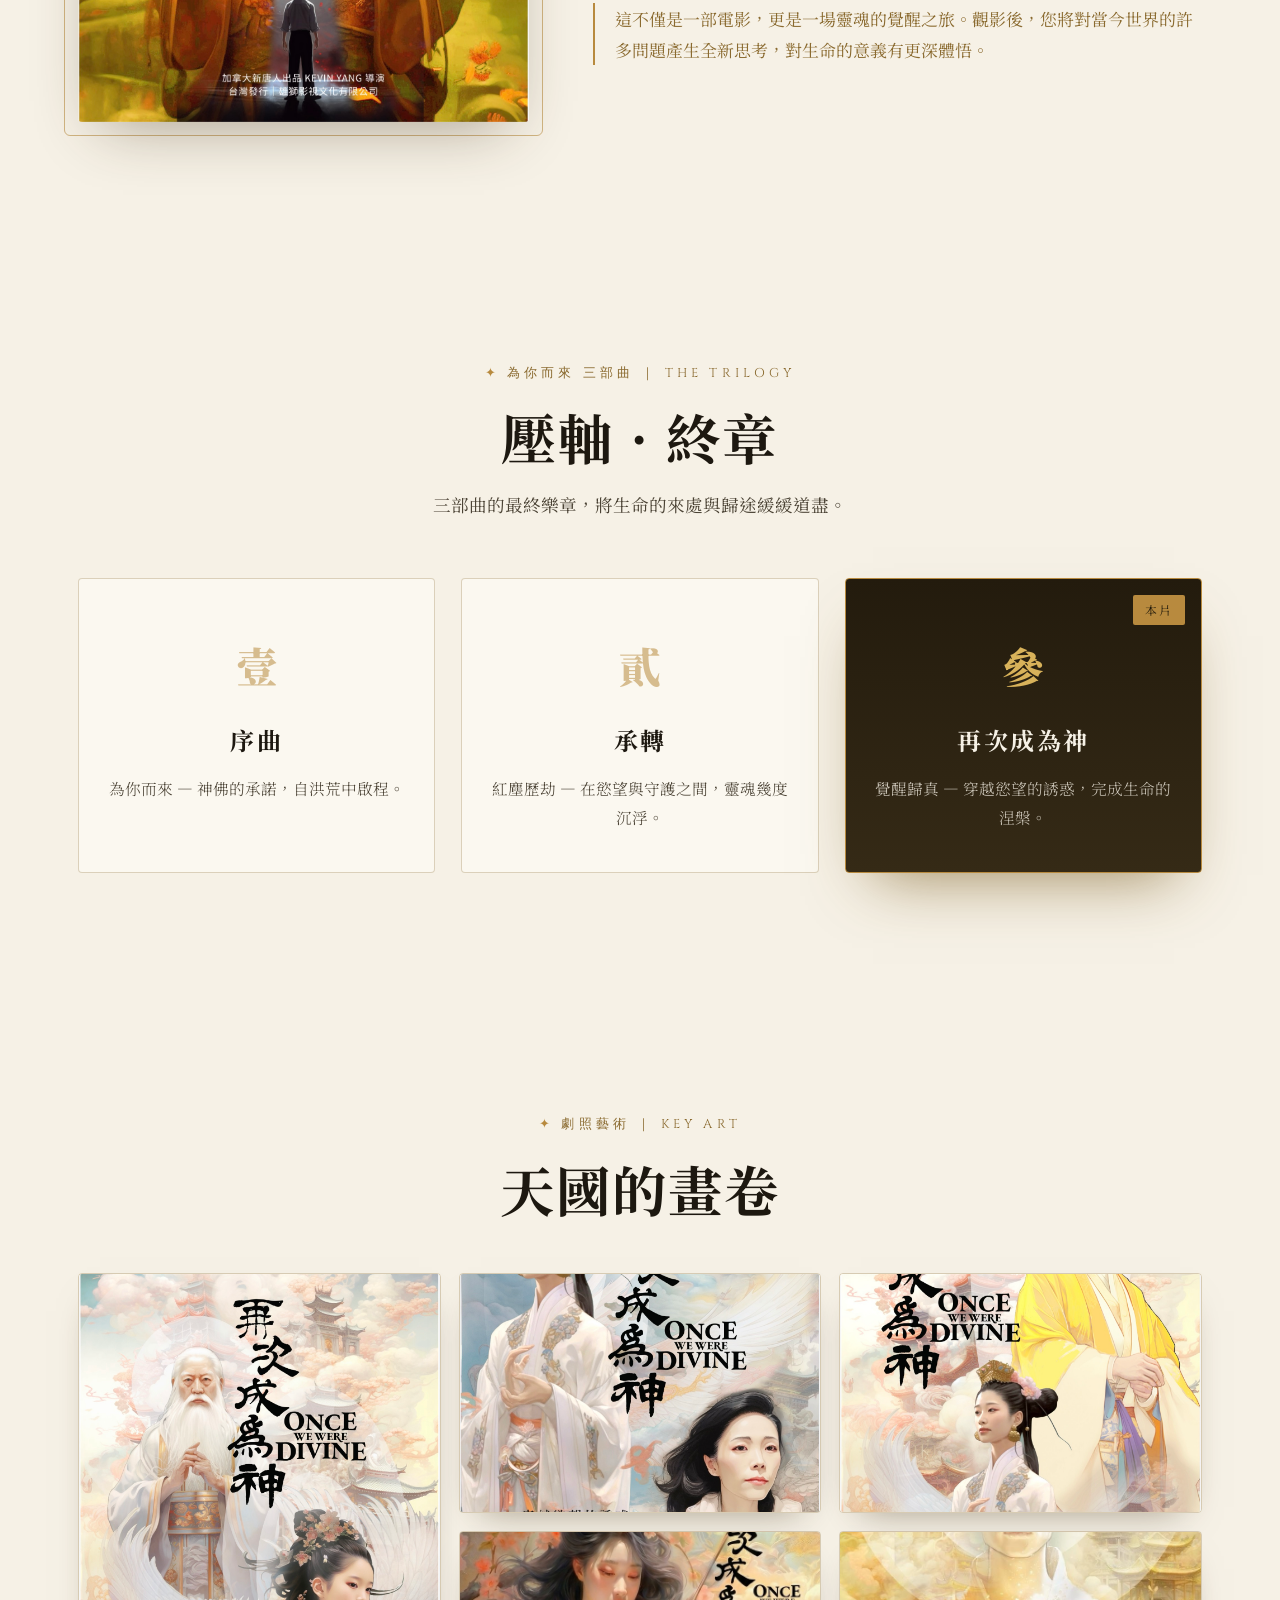
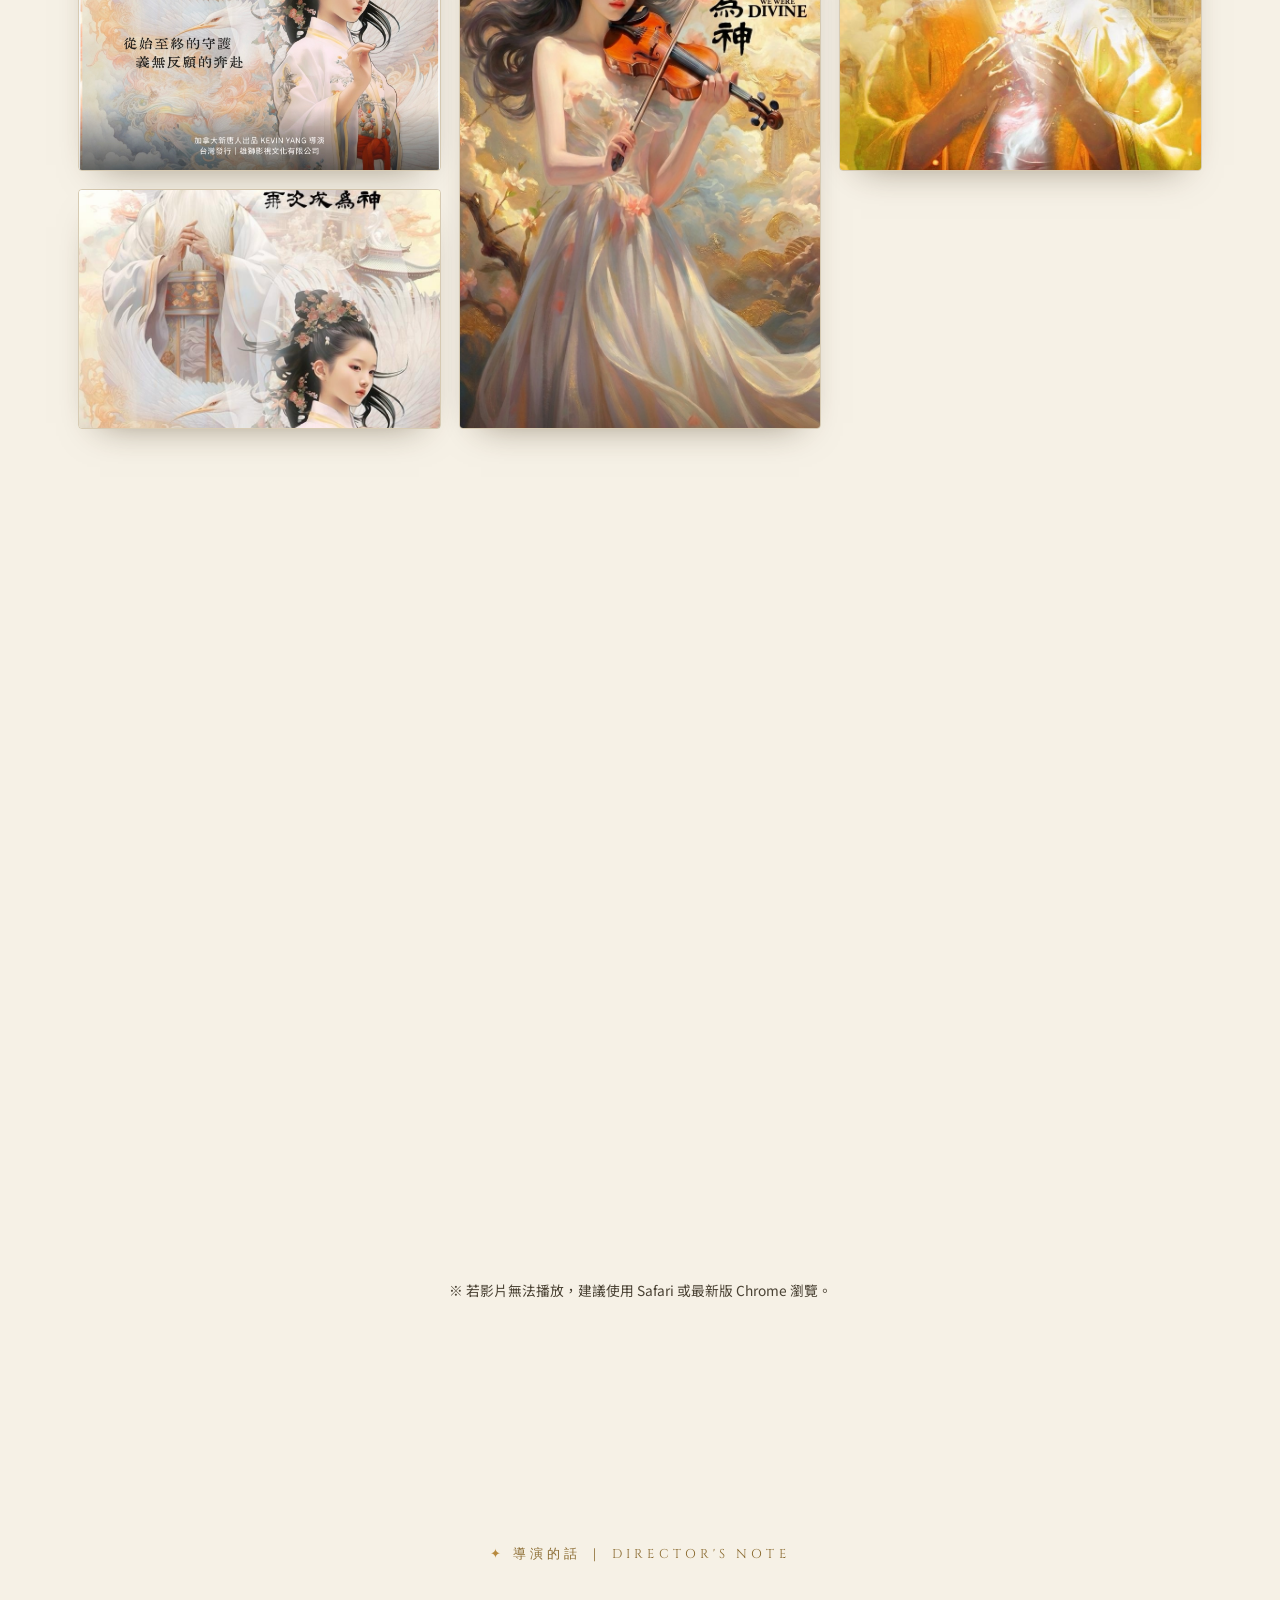
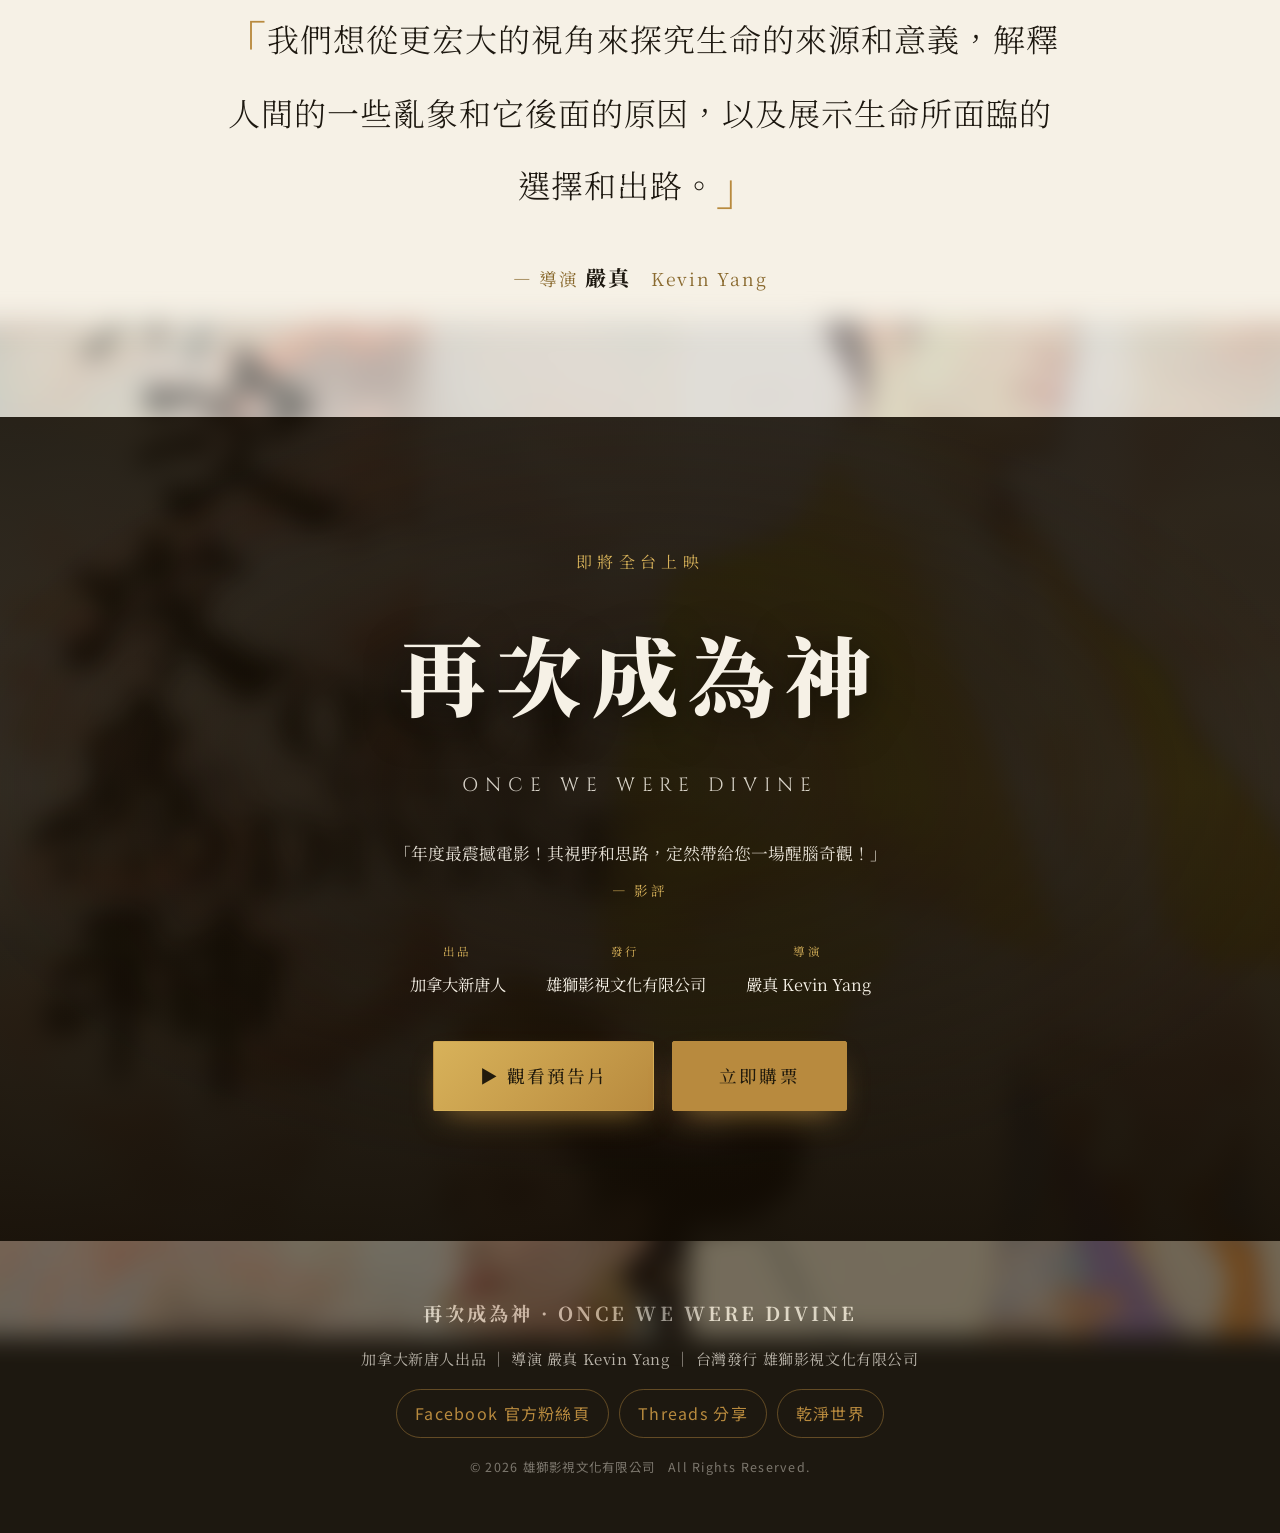
==== commit fad84416: "Add Gan Jing World link" ====
--- a/再次成為神/index.html
+++ b/再次成為神/index.html
@@ -34,6 +34,7 @@
     <a href="#testimonialsSection" id="navTestimonials" hidden>觀眾心得</a>
     <a href="https://www.facebook.com/profile.php?id=61590995390151" target="_blank" rel="noopener noreferrer">Facebook</a>
     <a href="https://www.threads.com/share/BAacO54jLl/" target="_blank" rel="noopener noreferrer">Threads</a>
+    <a href="https://www.ganjingworld.com/s/xRVBkE8K66" target="_blank" rel="noopener noreferrer">乾淨世界</a>
     <a href="#screening" class="nav__cta">上映資訊</a>
     <a href="https://lion-movies.oen.tw/events/3H7Y7ijGLz3pHYm09lghnwM6j3X" class="nav__ticket" target="_blank" rel="noopener noreferrer">立即購票</a>
   </nav>
@@ -209,7 +210,7 @@
 <footer class="footer">
   <p class="footer__title">再次成為神 · ONCE WE WERE DIVINE</p>
   <p class="footer__line">加拿大新唐人出品 ｜ 導演 嚴真 Kevin Yang ｜ 台灣發行 雄獅影視文化有限公司</p>
-  <p class="footer__social"><a href="https://www.facebook.com/profile.php?id=61590995390151" target="_blank" rel="noopener noreferrer">Facebook 官方粉絲頁</a><a href="https://www.threads.com/share/BAacO54jLl/" target="_blank" rel="noopener noreferrer">Threads 分享</a></p>
+  <p class="footer__social"><a href="https://www.facebook.com/profile.php?id=61590995390151" target="_blank" rel="noopener noreferrer">Facebook 官方粉絲頁</a><a href="https://www.threads.com/share/BAacO54jLl/" target="_blank" rel="noopener noreferrer">Threads 分享</a><a href="https://www.ganjingworld.com/s/xRVBkE8K66" target="_blank" rel="noopener noreferrer">乾淨世界</a></p>
   <p class="footer__copy">© 2026 雄獅影視文化有限公司　All Rights Reserved.</p>
 </footer>
 
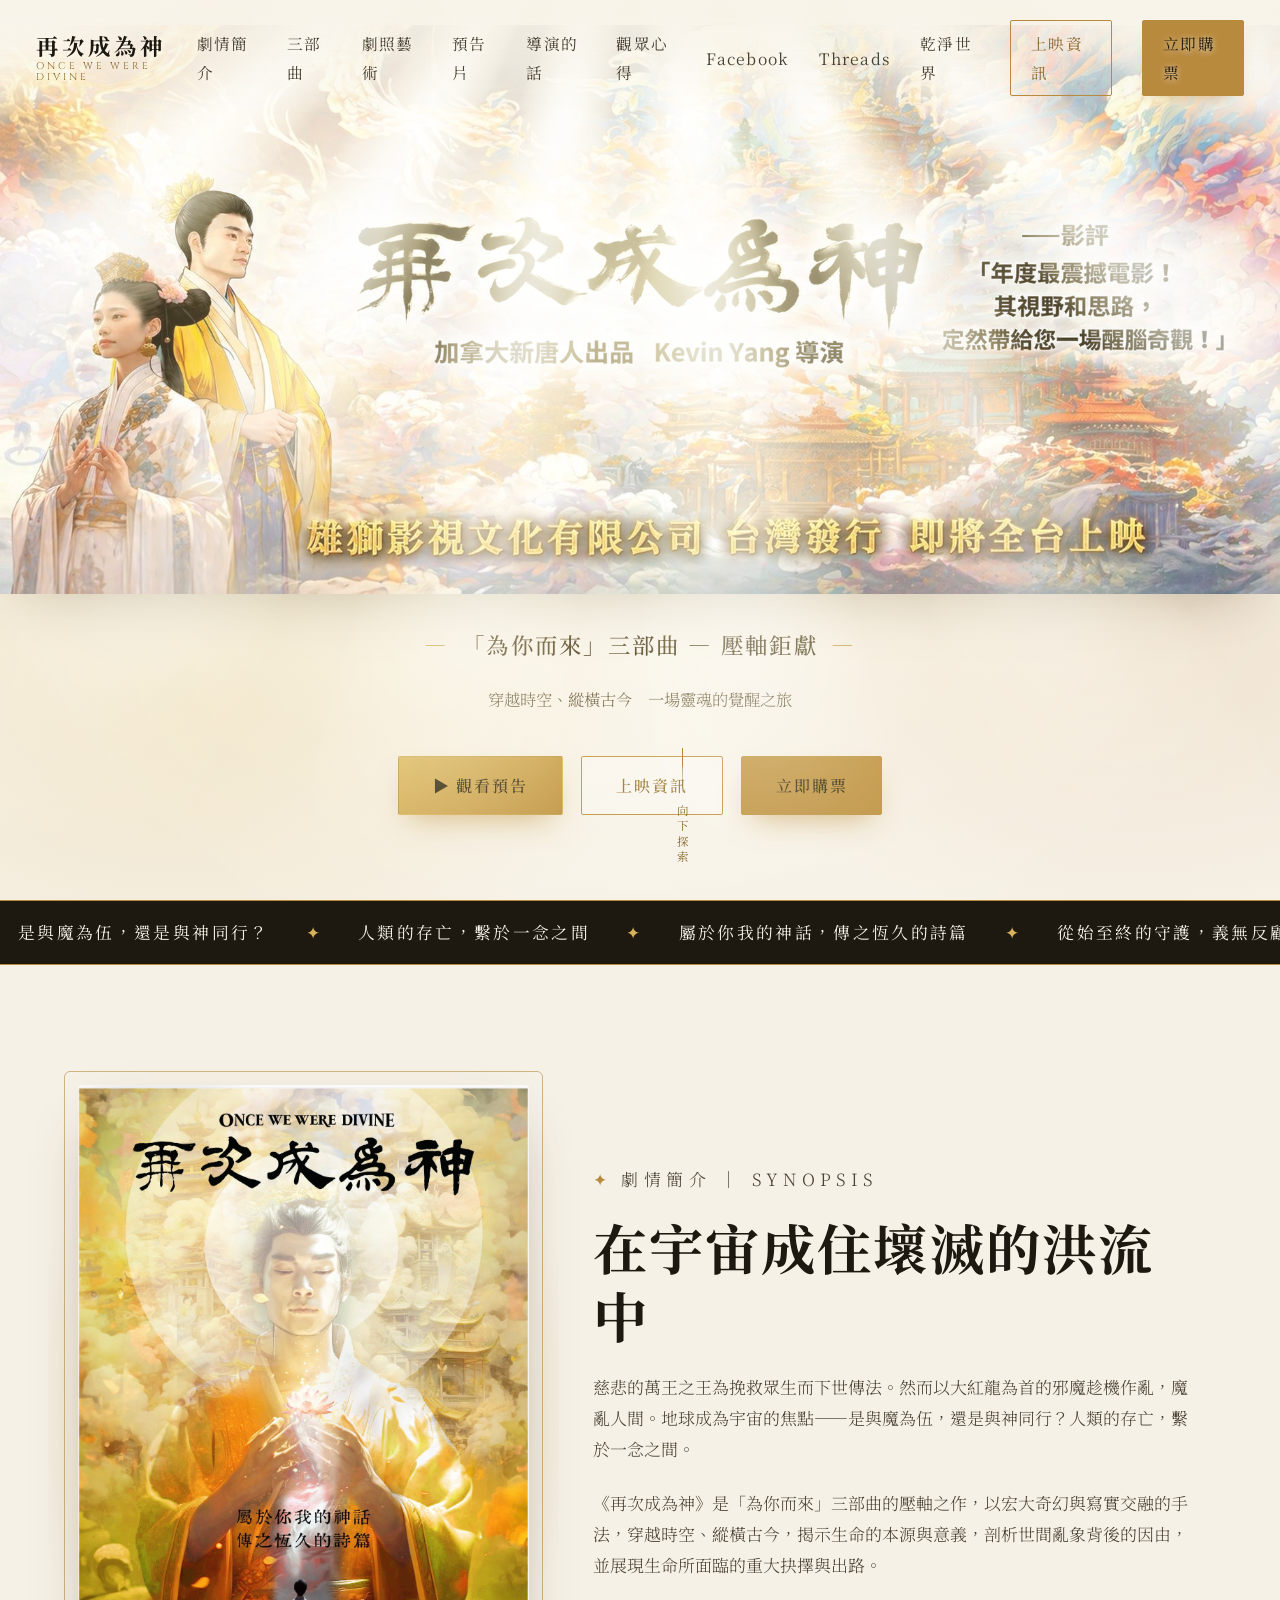
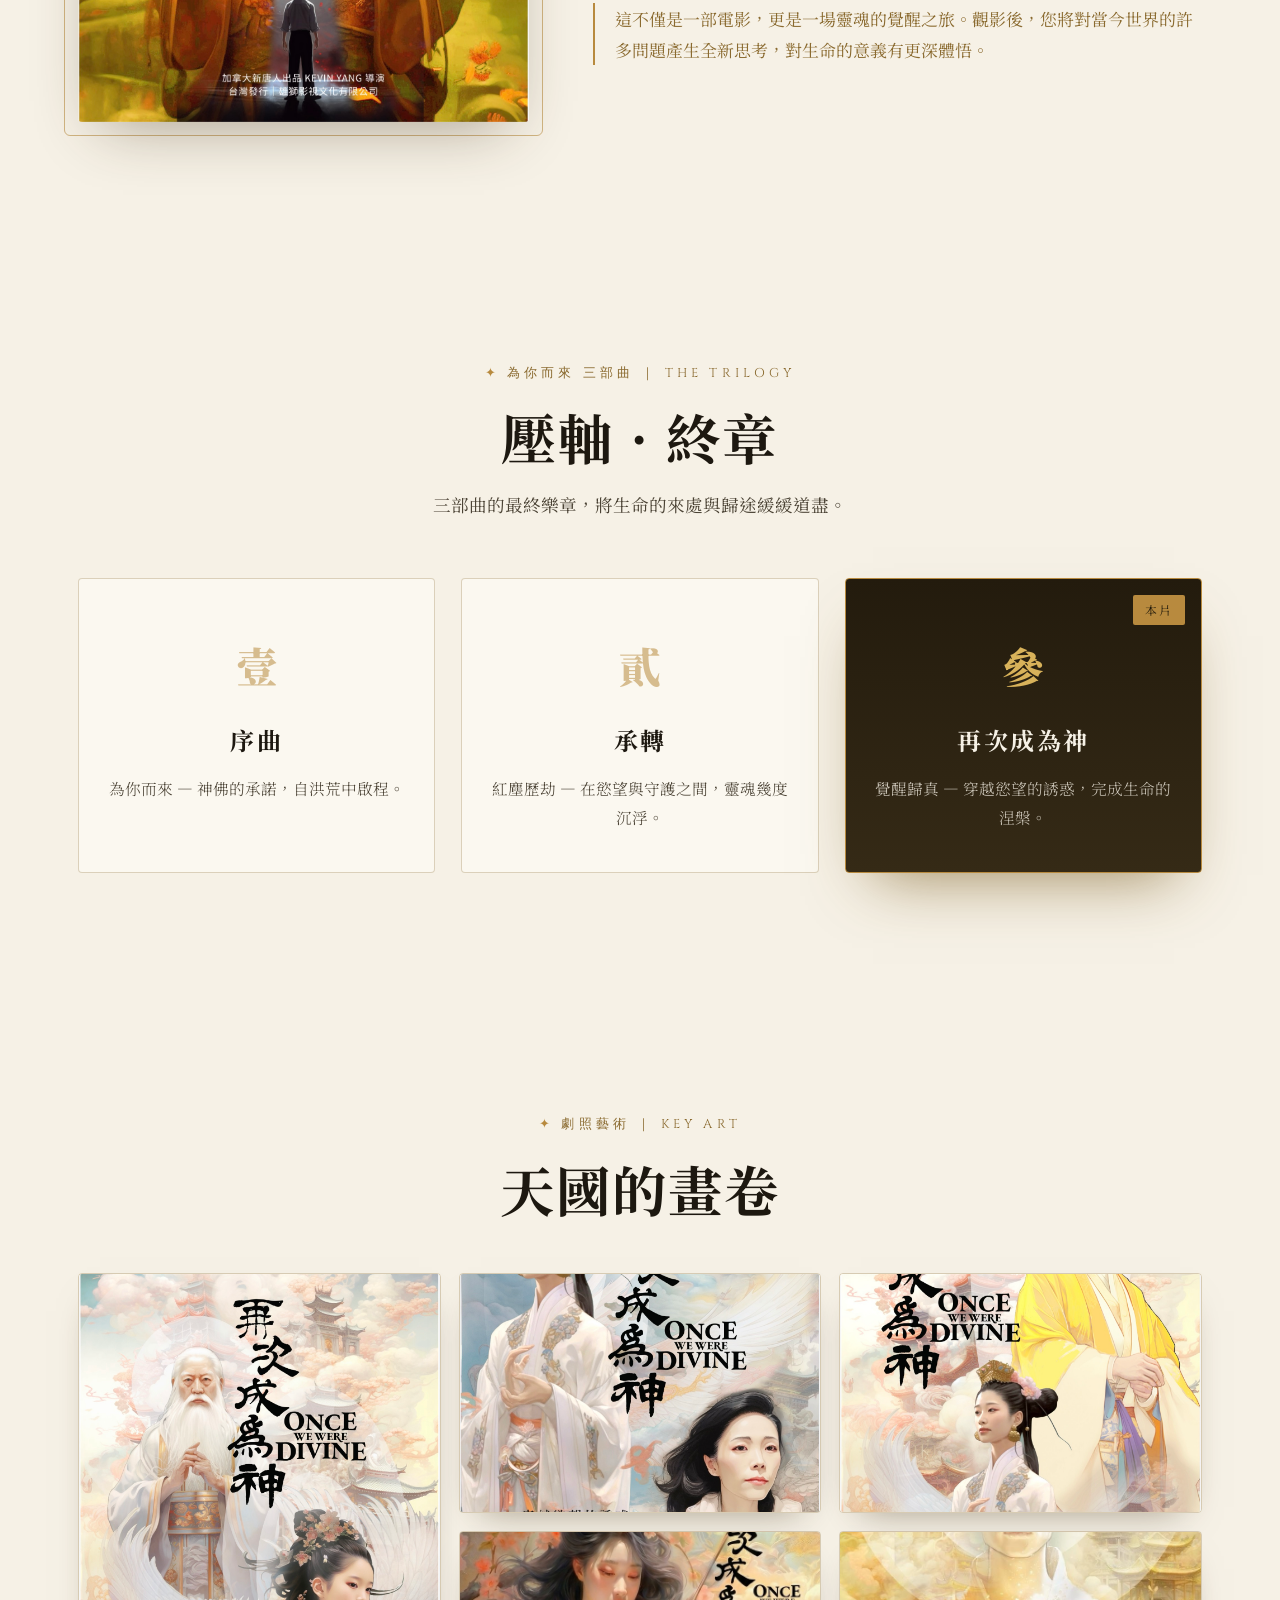
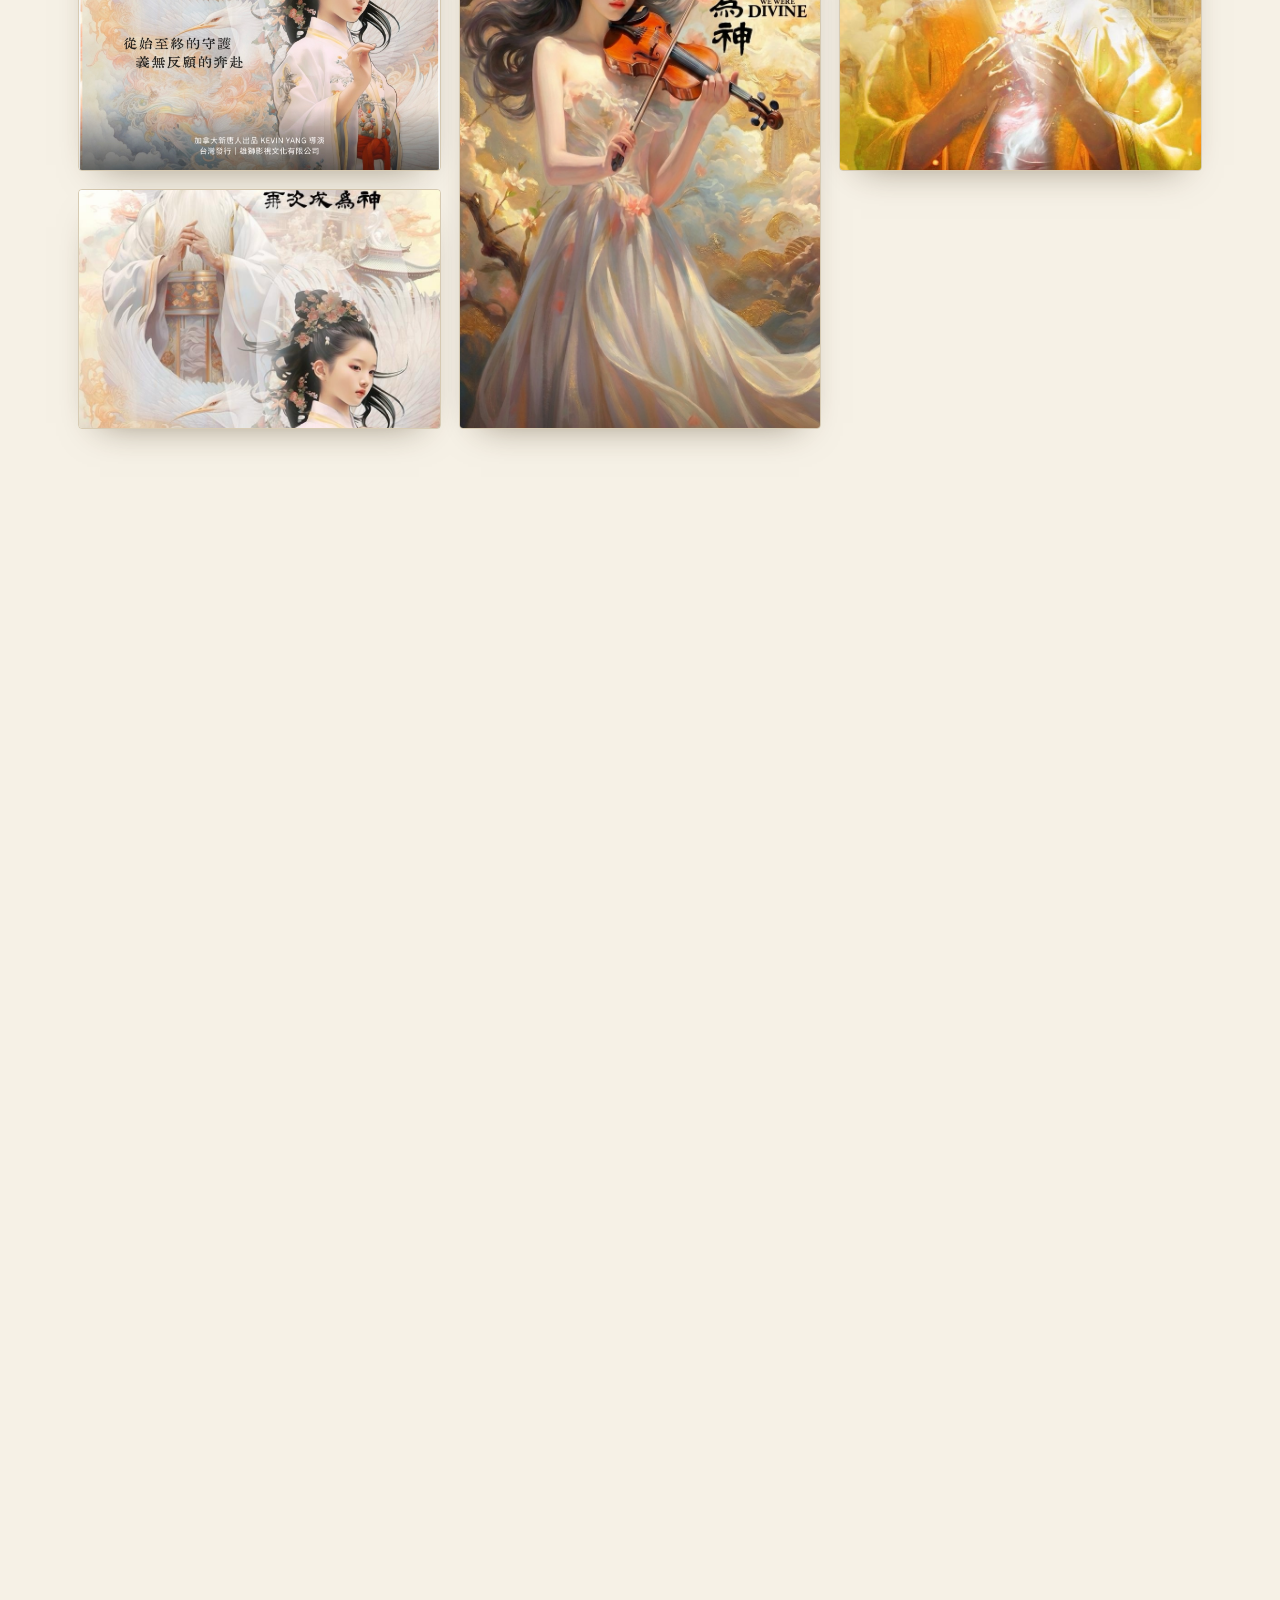
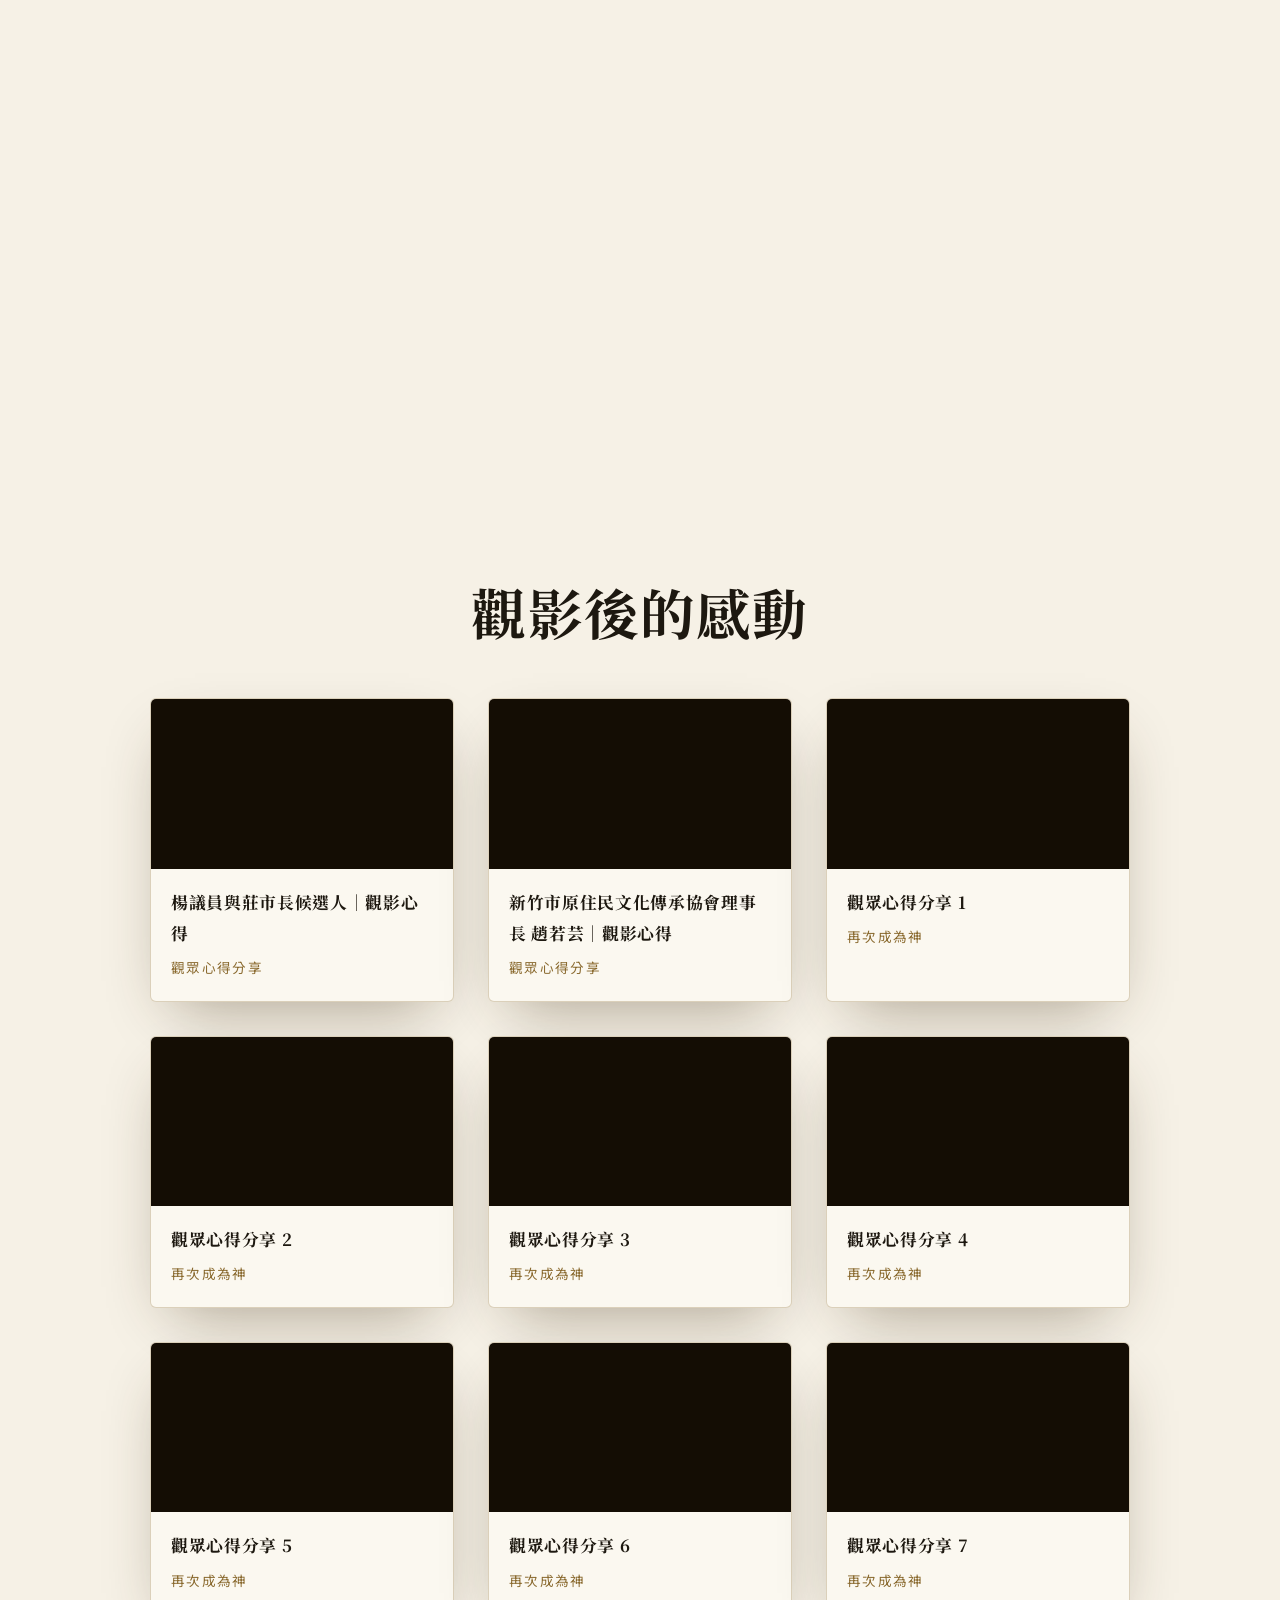
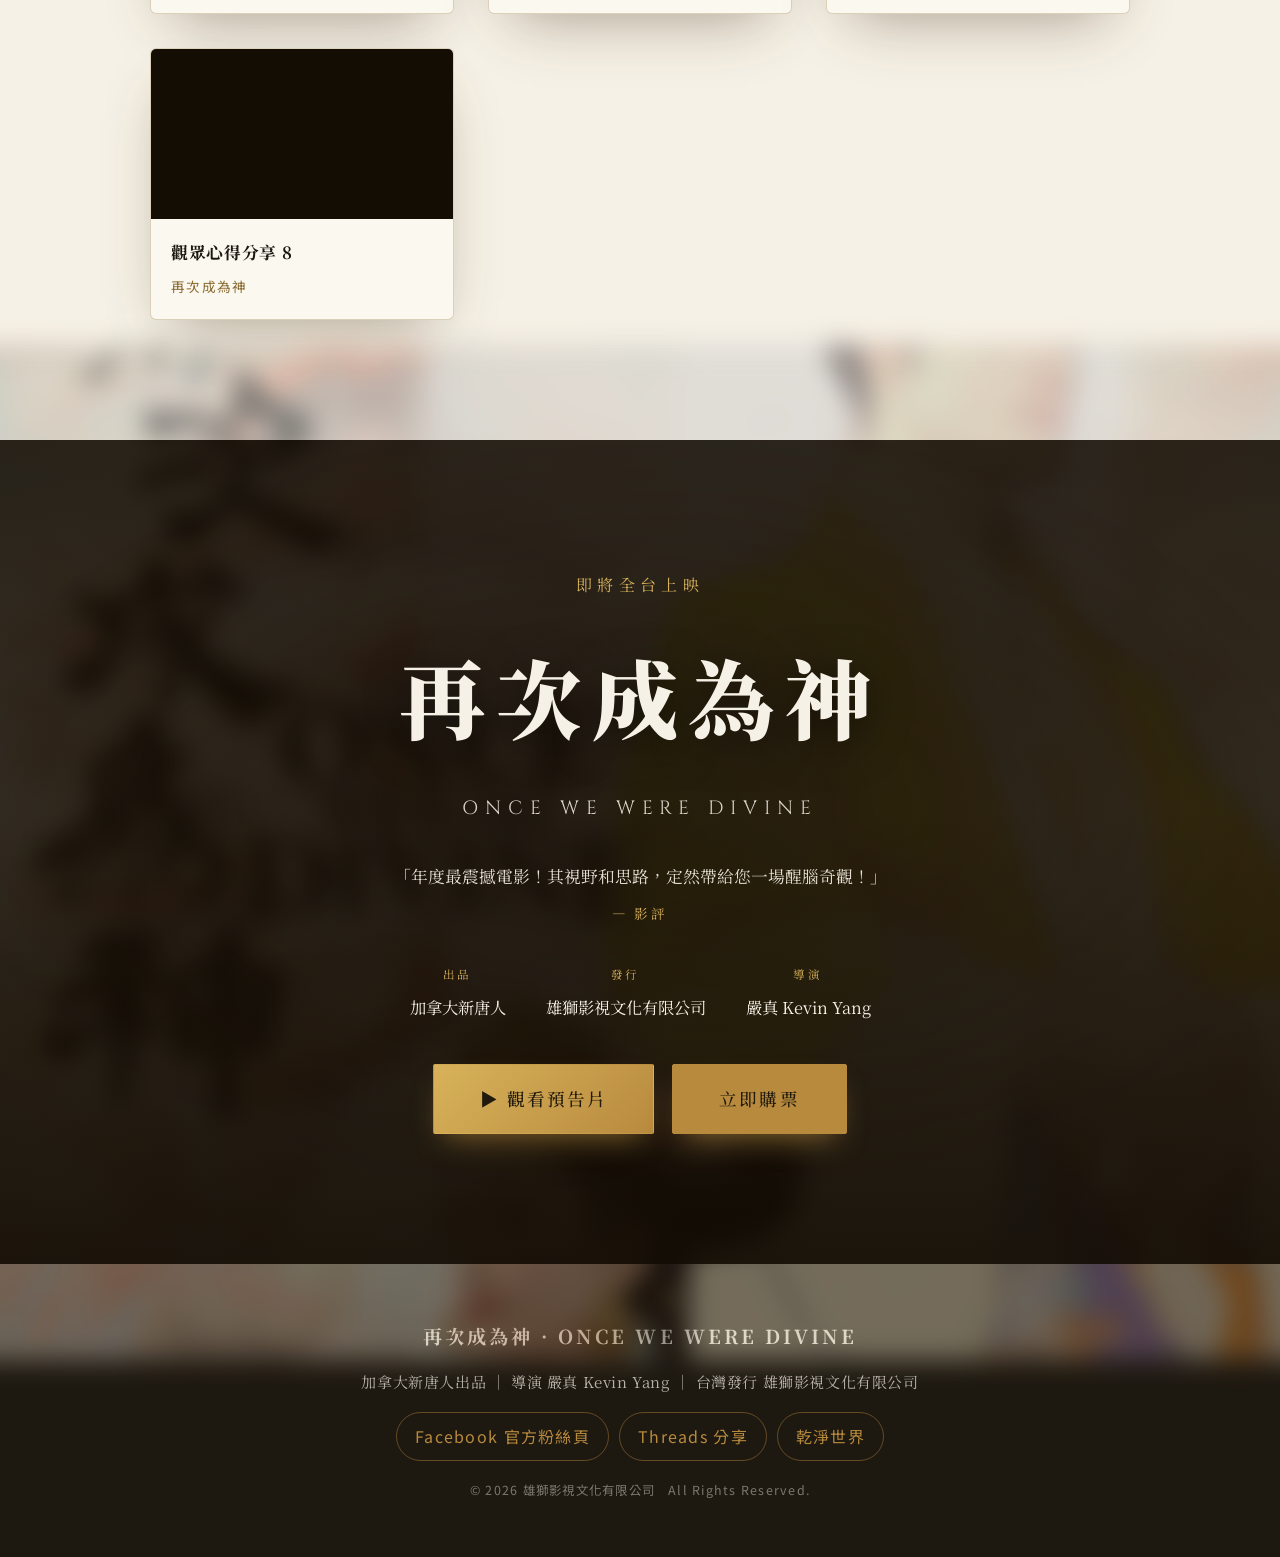
==== commit 97f551ef: "Add audience testimonial videos" ====
--- a/再次成為神/index.html
+++ b/再次成為神/index.html
@@ -225,6 +225,6 @@
   <button class="lightbox__nav lightbox__next" id="lbNext" aria-label="下一張">›</button>
 </div>
 
-<script src="js/main.js?v=5"></script>
+<script src="js/main.js?v=6"></script>
 </body>
 </html>
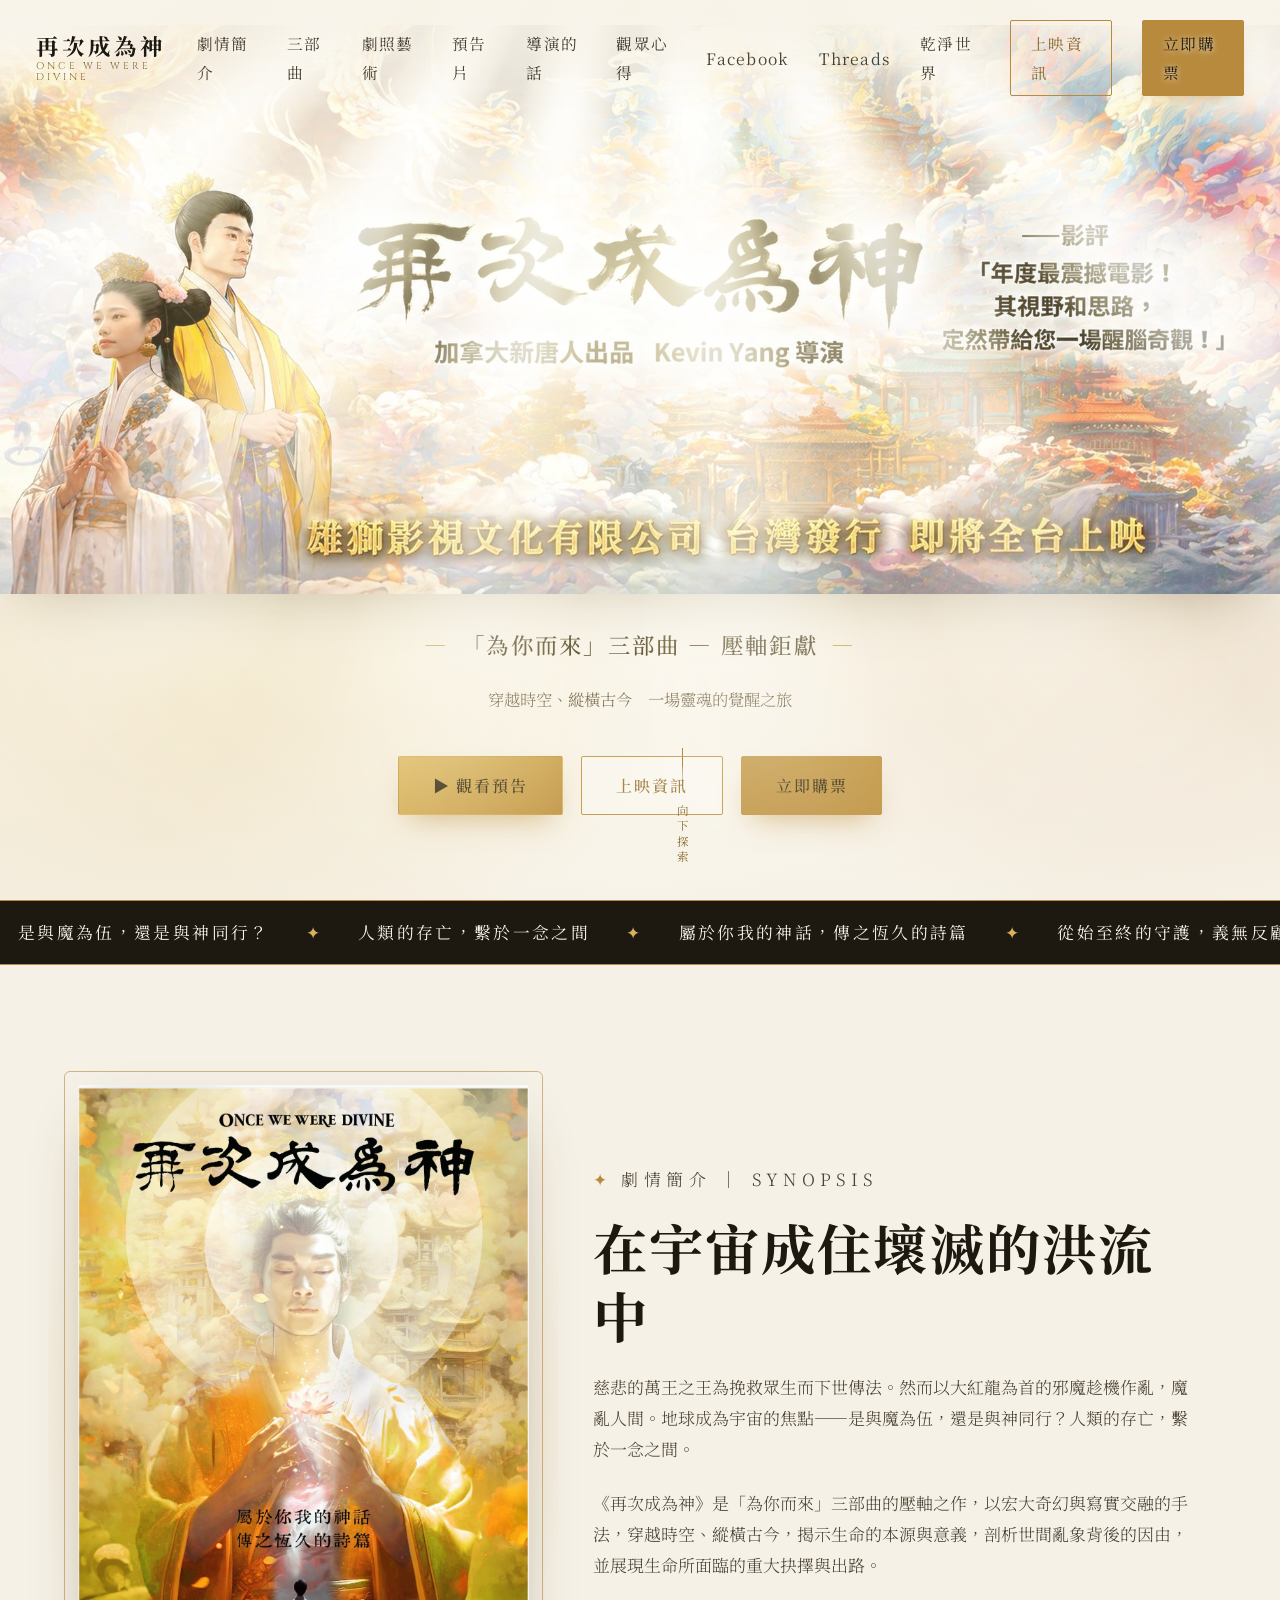
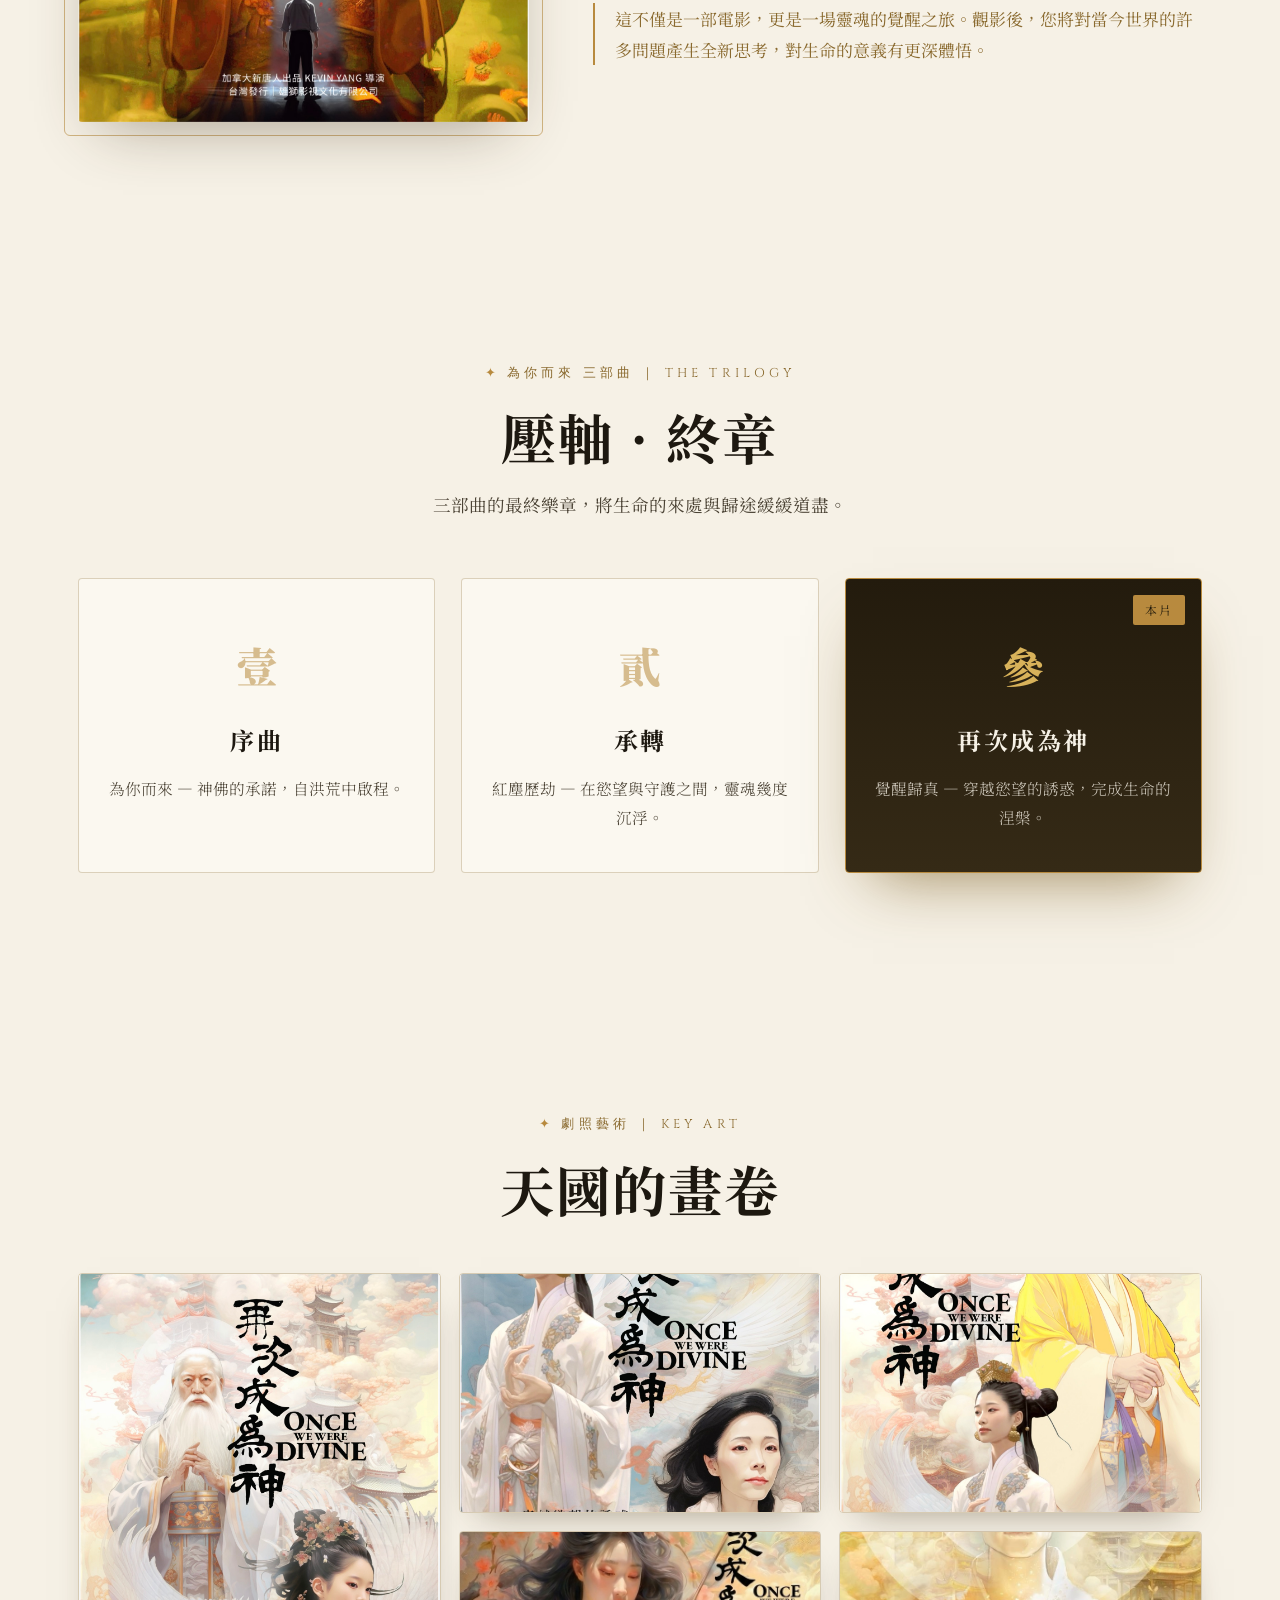
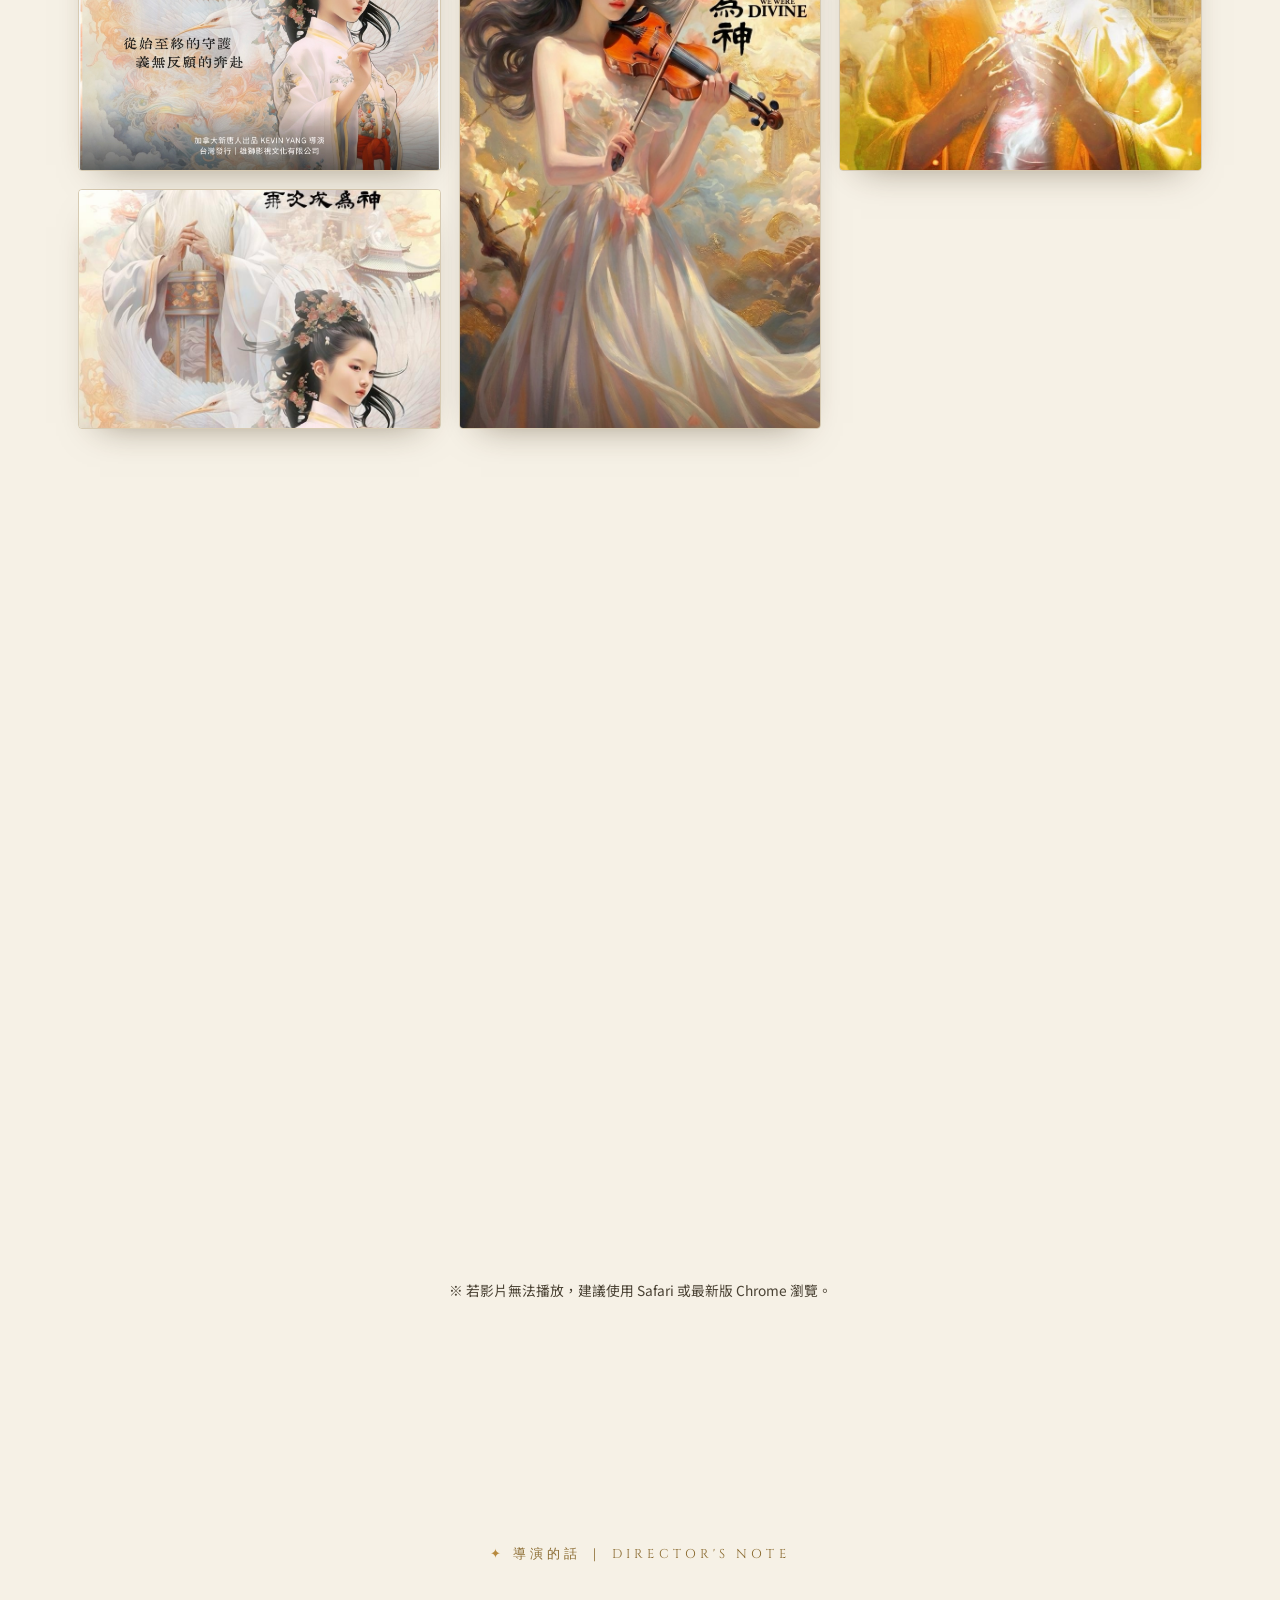
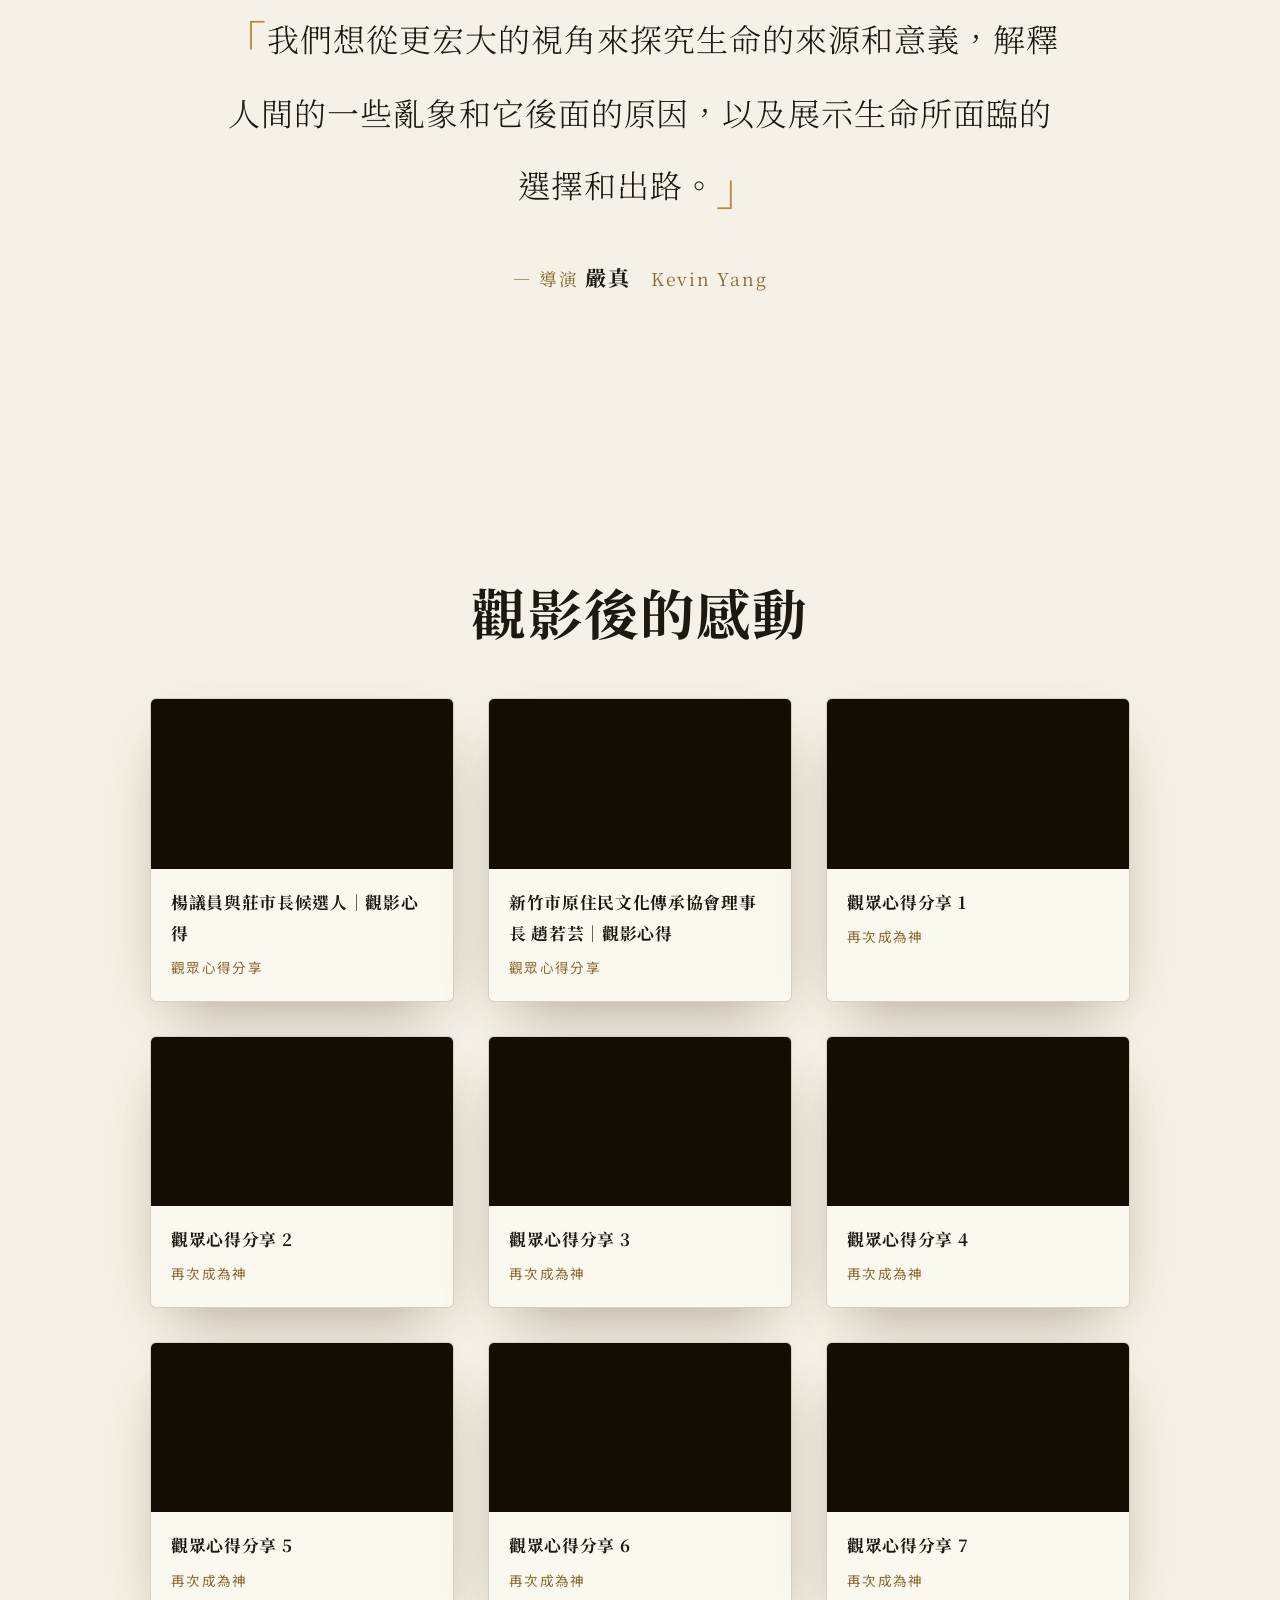
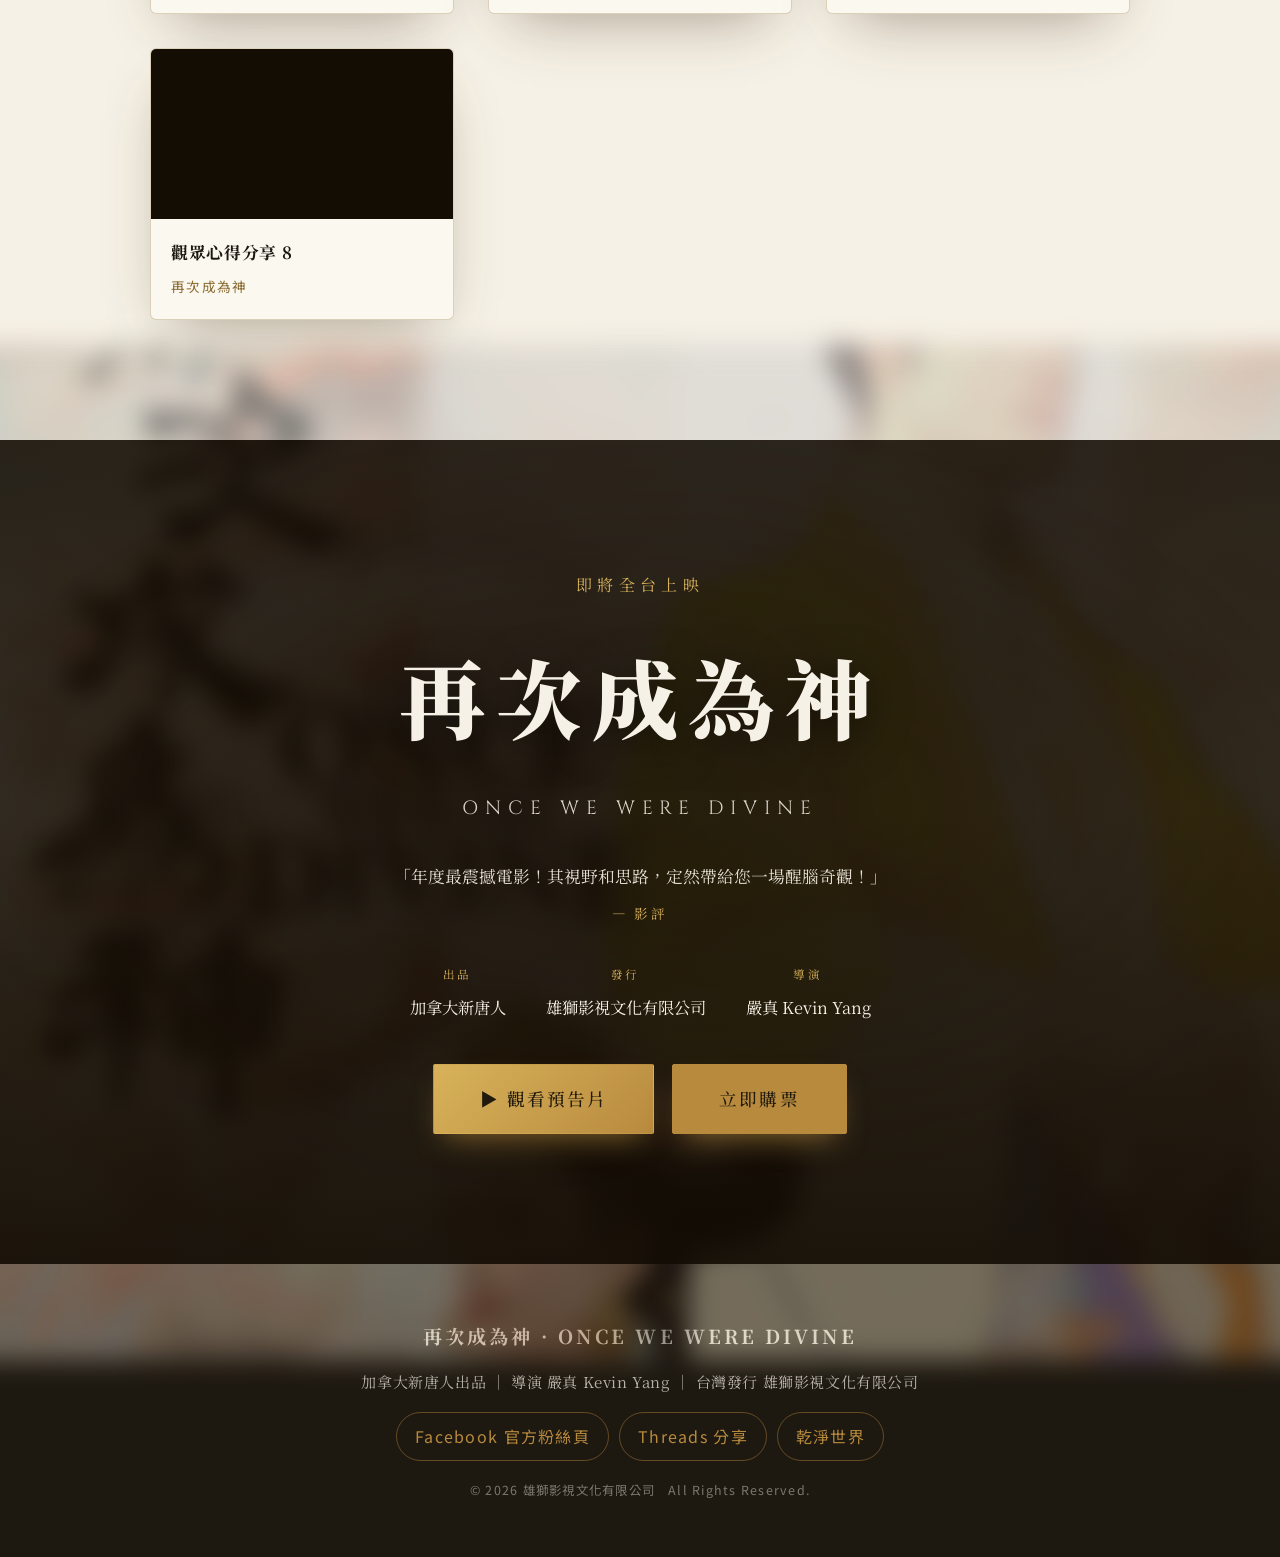
==== commit ec5fba6a: "Update Ganjing World link" ====
--- a/再次成為神/index.html
+++ b/再次成為神/index.html
@@ -34,7 +34,7 @@
     <a href="#testimonialsSection" id="navTestimonials" hidden>觀眾心得</a>
     <a href="https://www.facebook.com/profile.php?id=61590995390151" target="_blank" rel="noopener noreferrer">Facebook</a>
     <a href="https://www.threads.com/share/BAacO54jLl/" target="_blank" rel="noopener noreferrer">Threads</a>
-    <a href="https://www.ganjingworld.com/s/xRVBkE8K66" target="_blank" rel="noopener noreferrer">乾淨世界</a>
+    <a href="https://www.ganjingworld.com/s/OmMXBaRKor" target="_blank" rel="noopener noreferrer">乾淨世界</a>
     <a href="#screening" class="nav__cta">上映資訊</a>
     <a href="https://lion-movies.oen.tw/events/3H7Y7ijGLz3pHYm09lghnwM6j3X" class="nav__ticket" target="_blank" rel="noopener noreferrer">立即購票</a>
   </nav>
@@ -210,7 +210,7 @@
 <footer class="footer">
   <p class="footer__title">再次成為神 · ONCE WE WERE DIVINE</p>
   <p class="footer__line">加拿大新唐人出品 ｜ 導演 嚴真 Kevin Yang ｜ 台灣發行 雄獅影視文化有限公司</p>
-  <p class="footer__social"><a href="https://www.facebook.com/profile.php?id=61590995390151" target="_blank" rel="noopener noreferrer">Facebook 官方粉絲頁</a><a href="https://www.threads.com/share/BAacO54jLl/" target="_blank" rel="noopener noreferrer">Threads 分享</a><a href="https://www.ganjingworld.com/s/xRVBkE8K66" target="_blank" rel="noopener noreferrer">乾淨世界</a></p>
+  <p class="footer__social"><a href="https://www.facebook.com/profile.php?id=61590995390151" target="_blank" rel="noopener noreferrer">Facebook 官方粉絲頁</a><a href="https://www.threads.com/share/BAacO54jLl/" target="_blank" rel="noopener noreferrer">Threads 分享</a><a href="https://www.ganjingworld.com/s/OmMXBaRKor" target="_blank" rel="noopener noreferrer">乾淨世界</a></p>
   <p class="footer__copy">© 2026 雄獅影視文化有限公司　All Rights Reserved.</p>
 </footer>
 
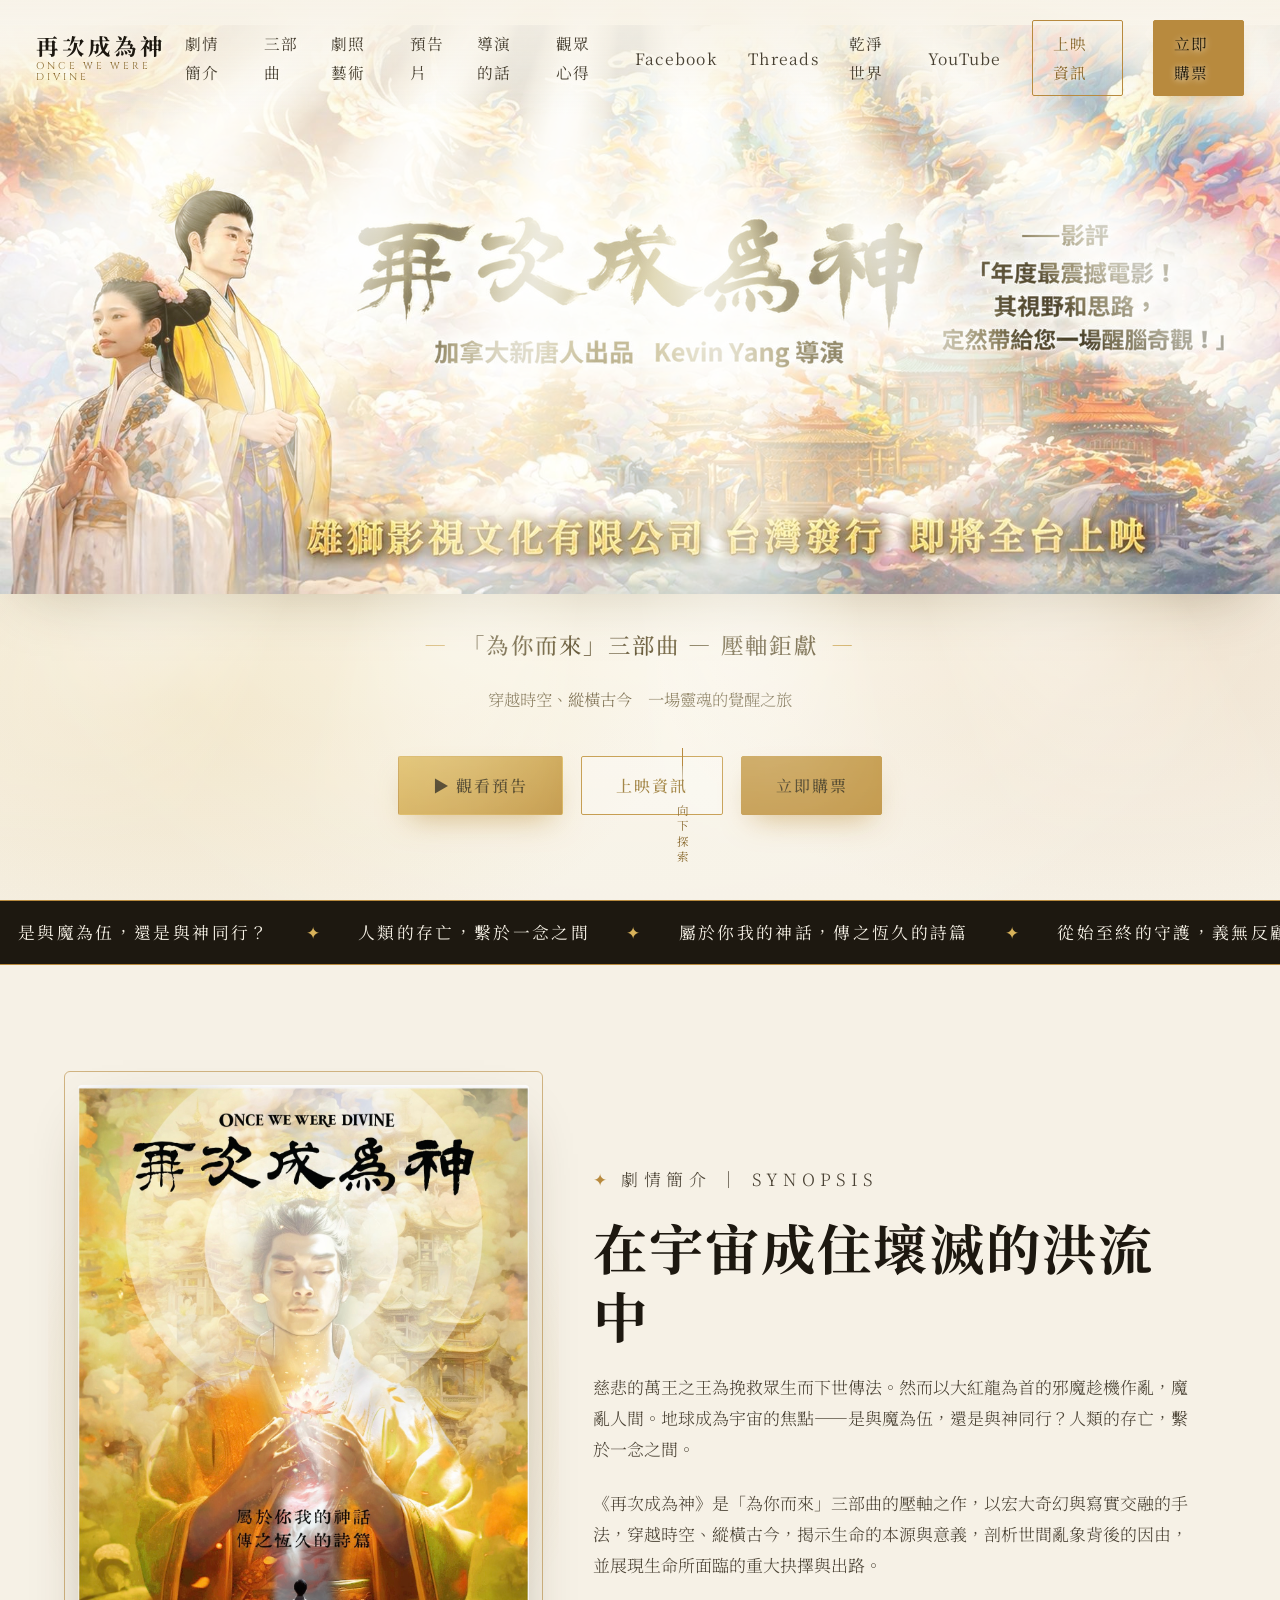
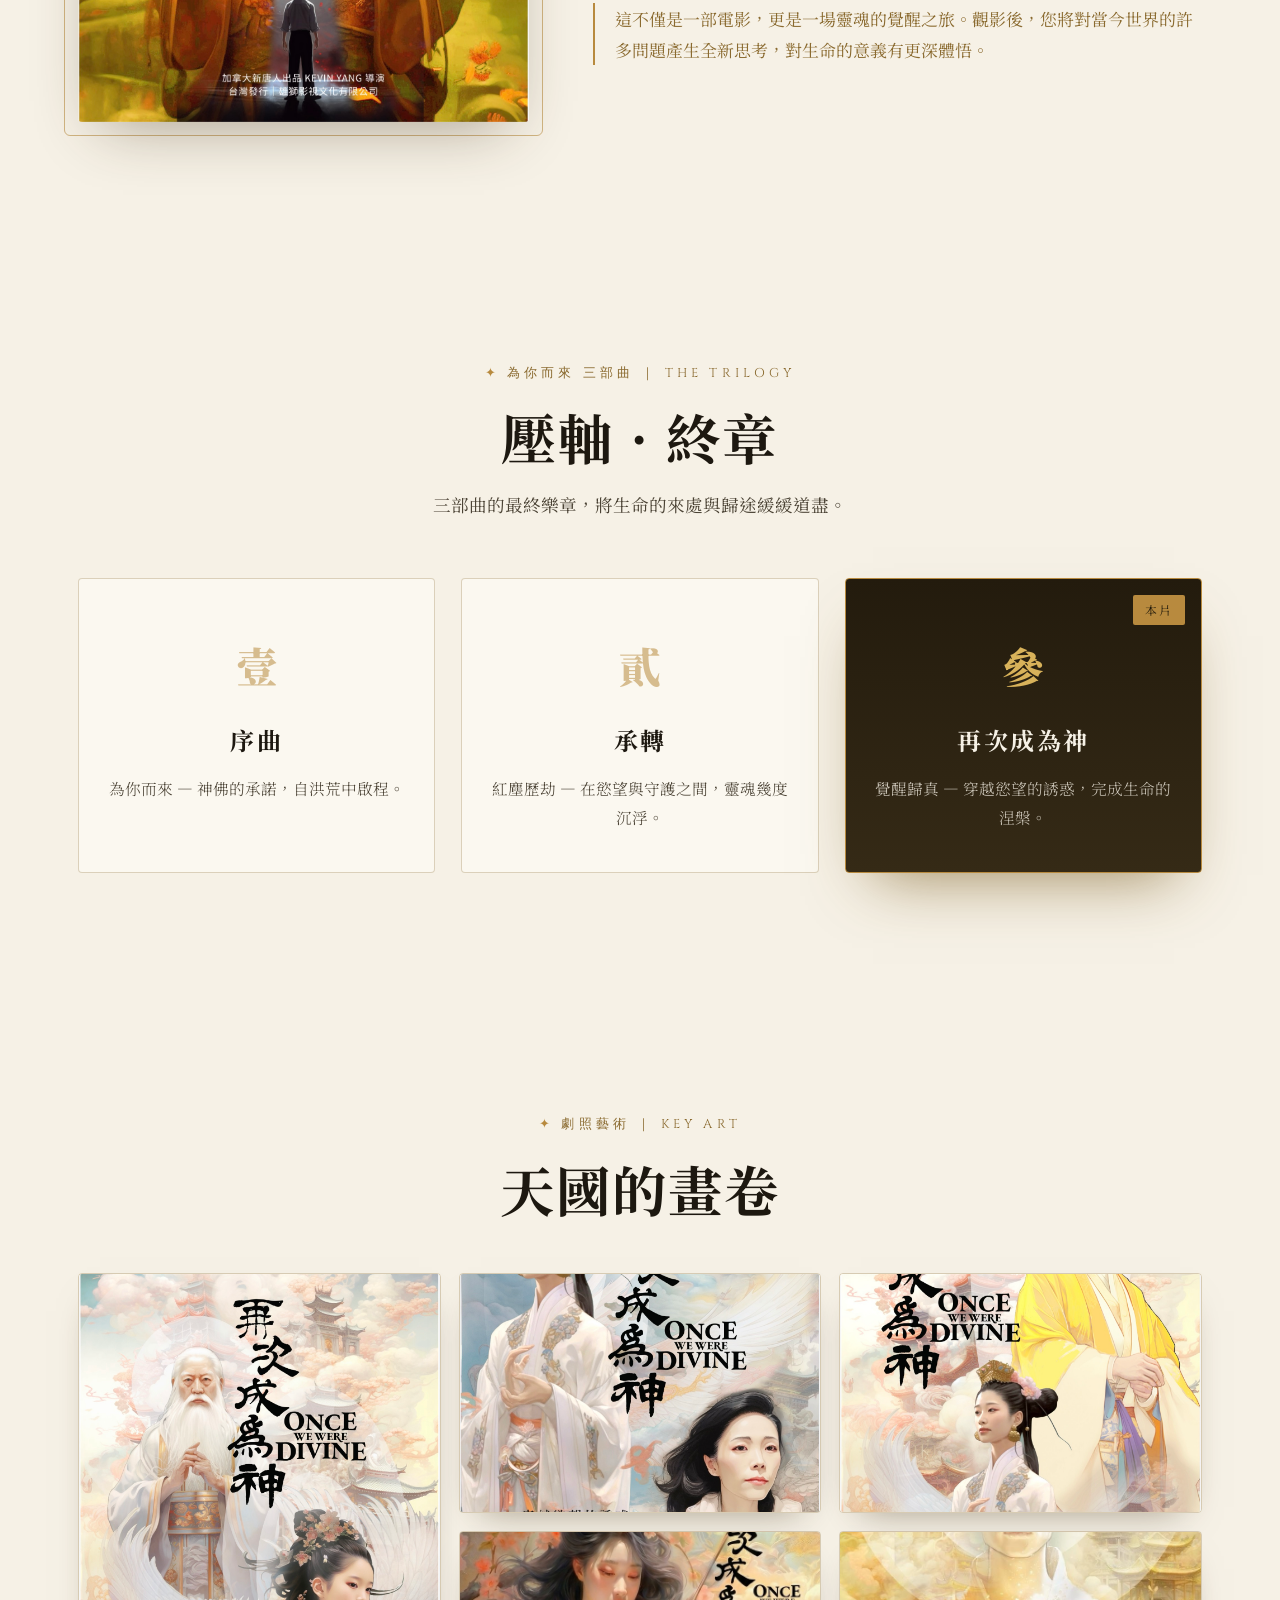
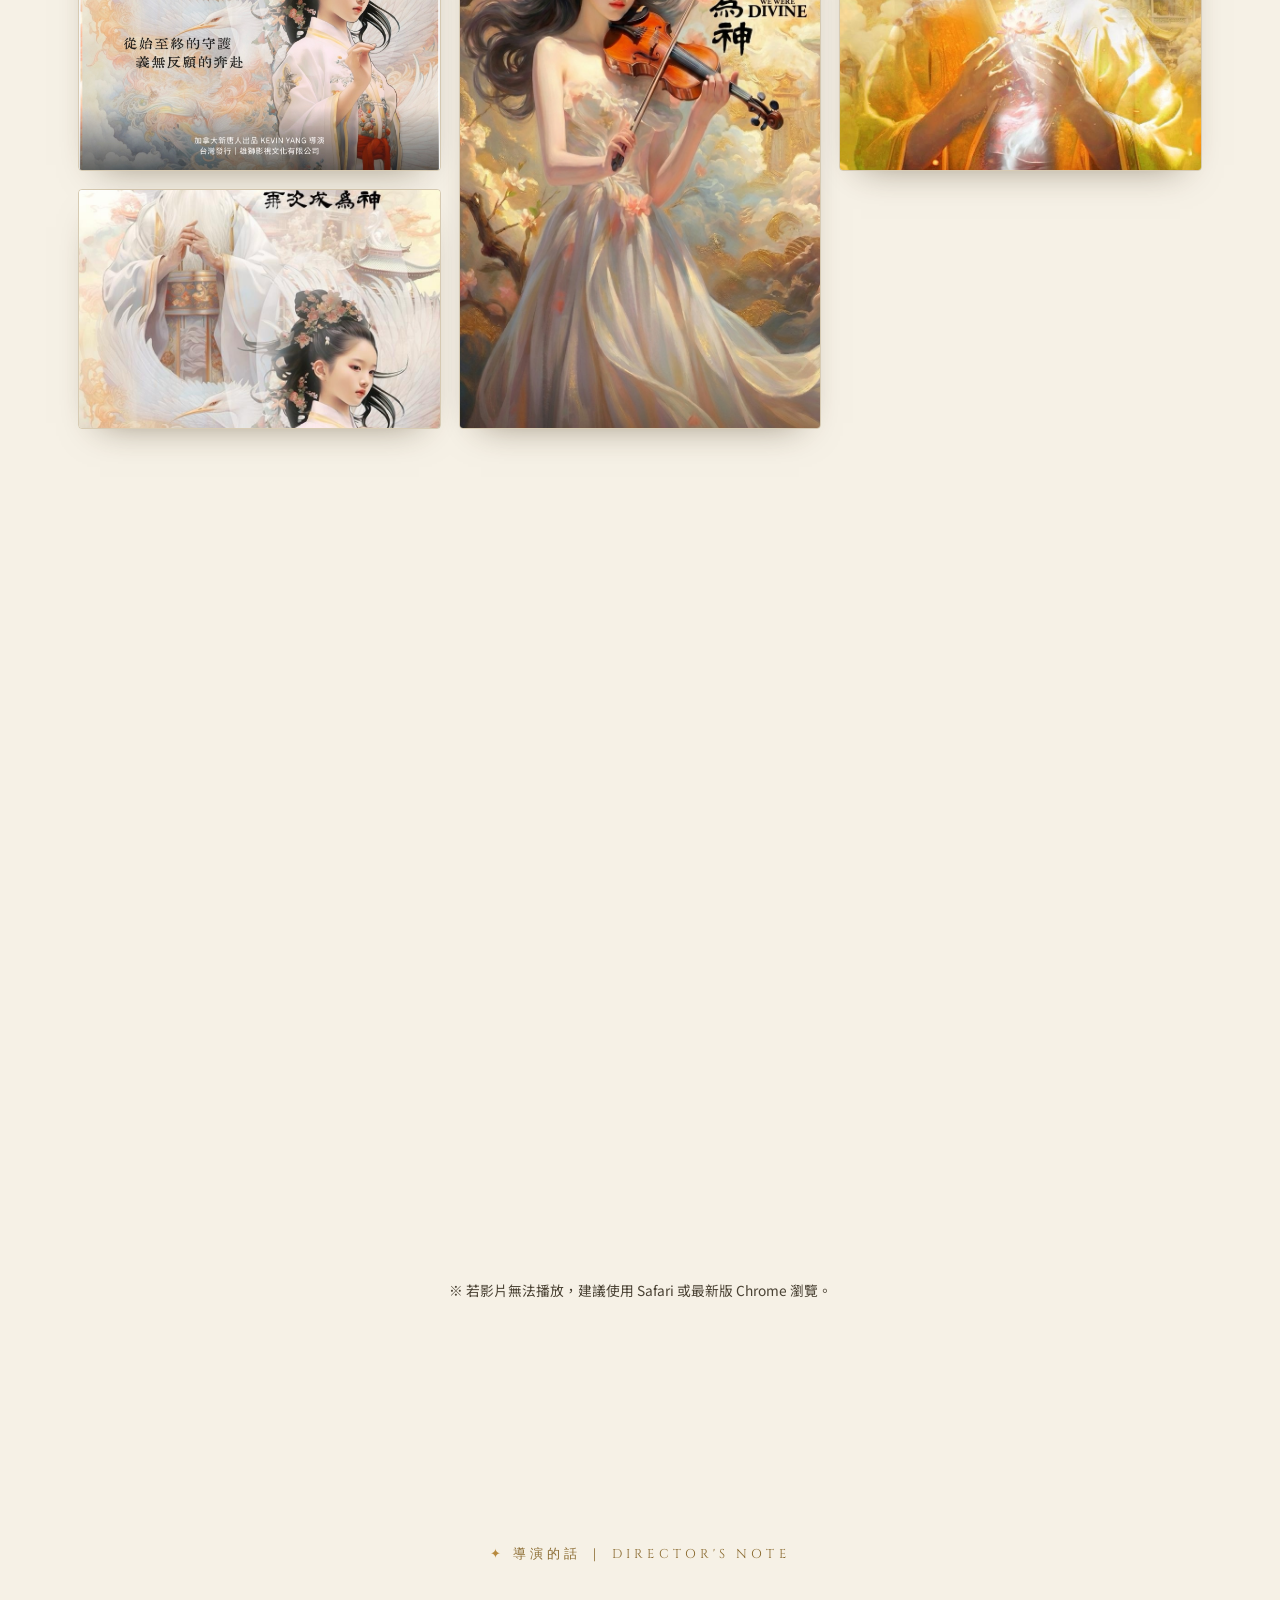
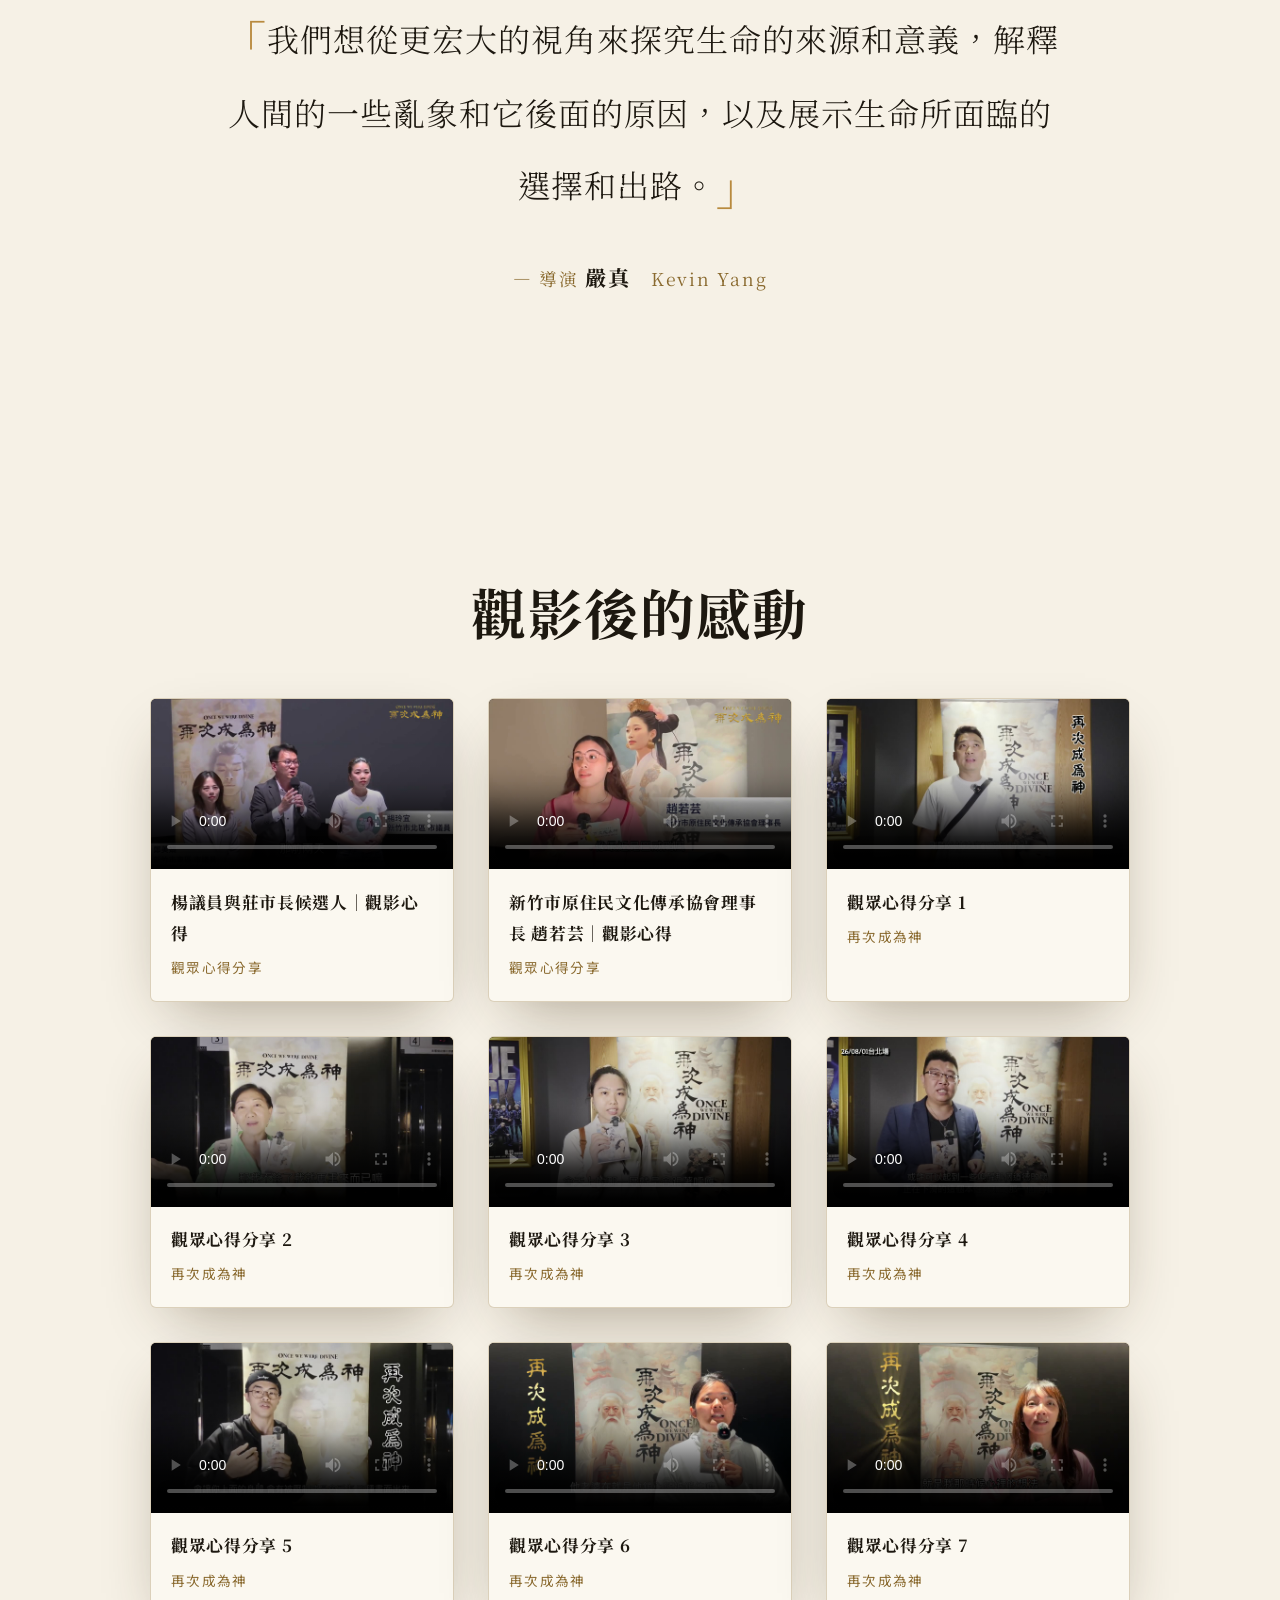
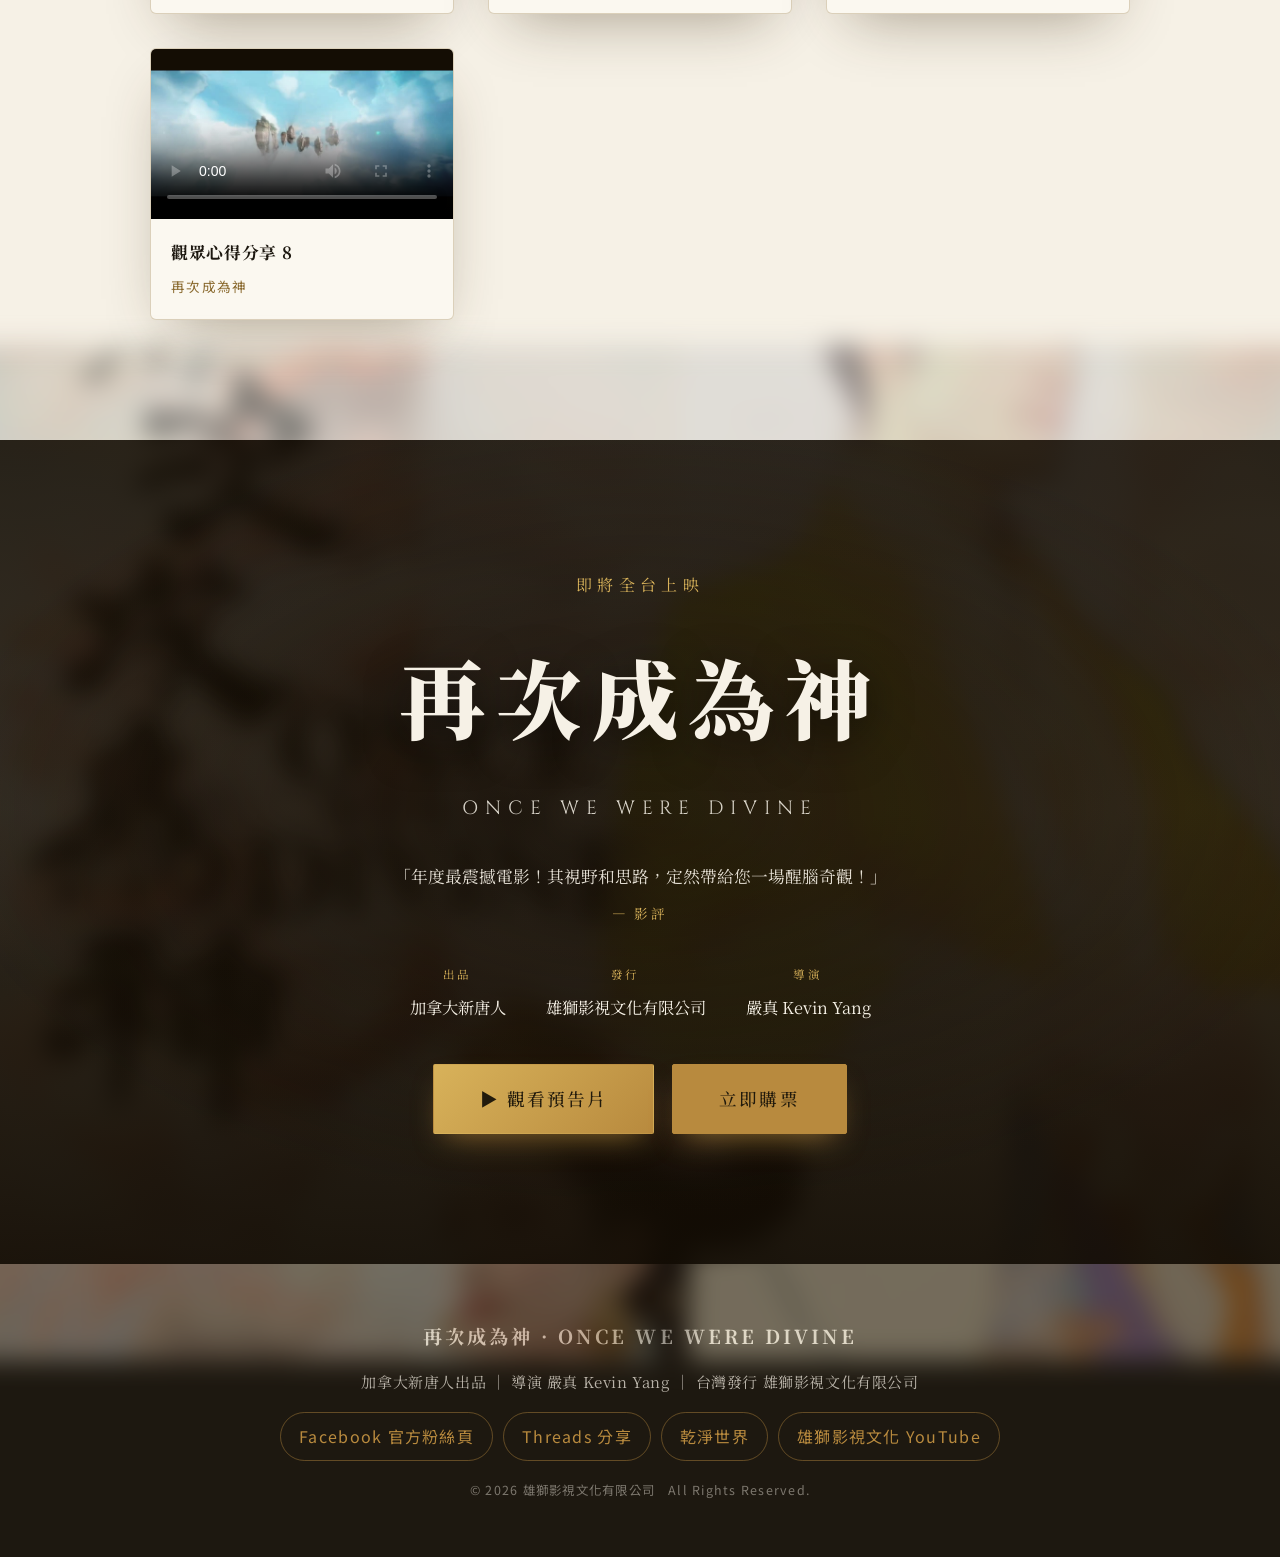
==== commit 6f2757f7: "Add Lion Movies YouTube channel" ====
--- a/再次成為神/index.html
+++ b/再次成為神/index.html
@@ -35,6 +35,7 @@
     <a href="https://www.facebook.com/profile.php?id=61590995390151" target="_blank" rel="noopener noreferrer">Facebook</a>
     <a href="https://www.threads.com/share/BAacO54jLl/" target="_blank" rel="noopener noreferrer">Threads</a>
     <a href="https://www.ganjingworld.com/s/OmMXBaRKor" target="_blank" rel="noopener noreferrer">乾淨世界</a>
+    <a href="https://www.youtube.com/@513cck2" target="_blank" rel="noopener noreferrer">YouTube</a>
     <a href="#screening" class="nav__cta">上映資訊</a>
     <a href="https://lion-movies.oen.tw/events/3H7Y7ijGLz3pHYm09lghnwM6j3X" class="nav__ticket" target="_blank" rel="noopener noreferrer">立即購票</a>
   </nav>
@@ -210,7 +211,7 @@
 <footer class="footer">
   <p class="footer__title">再次成為神 · ONCE WE WERE DIVINE</p>
   <p class="footer__line">加拿大新唐人出品 ｜ 導演 嚴真 Kevin Yang ｜ 台灣發行 雄獅影視文化有限公司</p>
-  <p class="footer__social"><a href="https://www.facebook.com/profile.php?id=61590995390151" target="_blank" rel="noopener noreferrer">Facebook 官方粉絲頁</a><a href="https://www.threads.com/share/BAacO54jLl/" target="_blank" rel="noopener noreferrer">Threads 分享</a><a href="https://www.ganjingworld.com/s/OmMXBaRKor" target="_blank" rel="noopener noreferrer">乾淨世界</a></p>
+  <p class="footer__social"><a href="https://www.facebook.com/profile.php?id=61590995390151" target="_blank" rel="noopener noreferrer">Facebook 官方粉絲頁</a><a href="https://www.threads.com/share/BAacO54jLl/" target="_blank" rel="noopener noreferrer">Threads 分享</a><a href="https://www.ganjingworld.com/s/OmMXBaRKor" target="_blank" rel="noopener noreferrer">乾淨世界</a><a href="https://www.youtube.com/@513cck2" target="_blank" rel="noopener noreferrer">雄獅影視文化 YouTube</a></p>
   <p class="footer__copy">© 2026 雄獅影視文化有限公司　All Rights Reserved.</p>
 </footer>
 
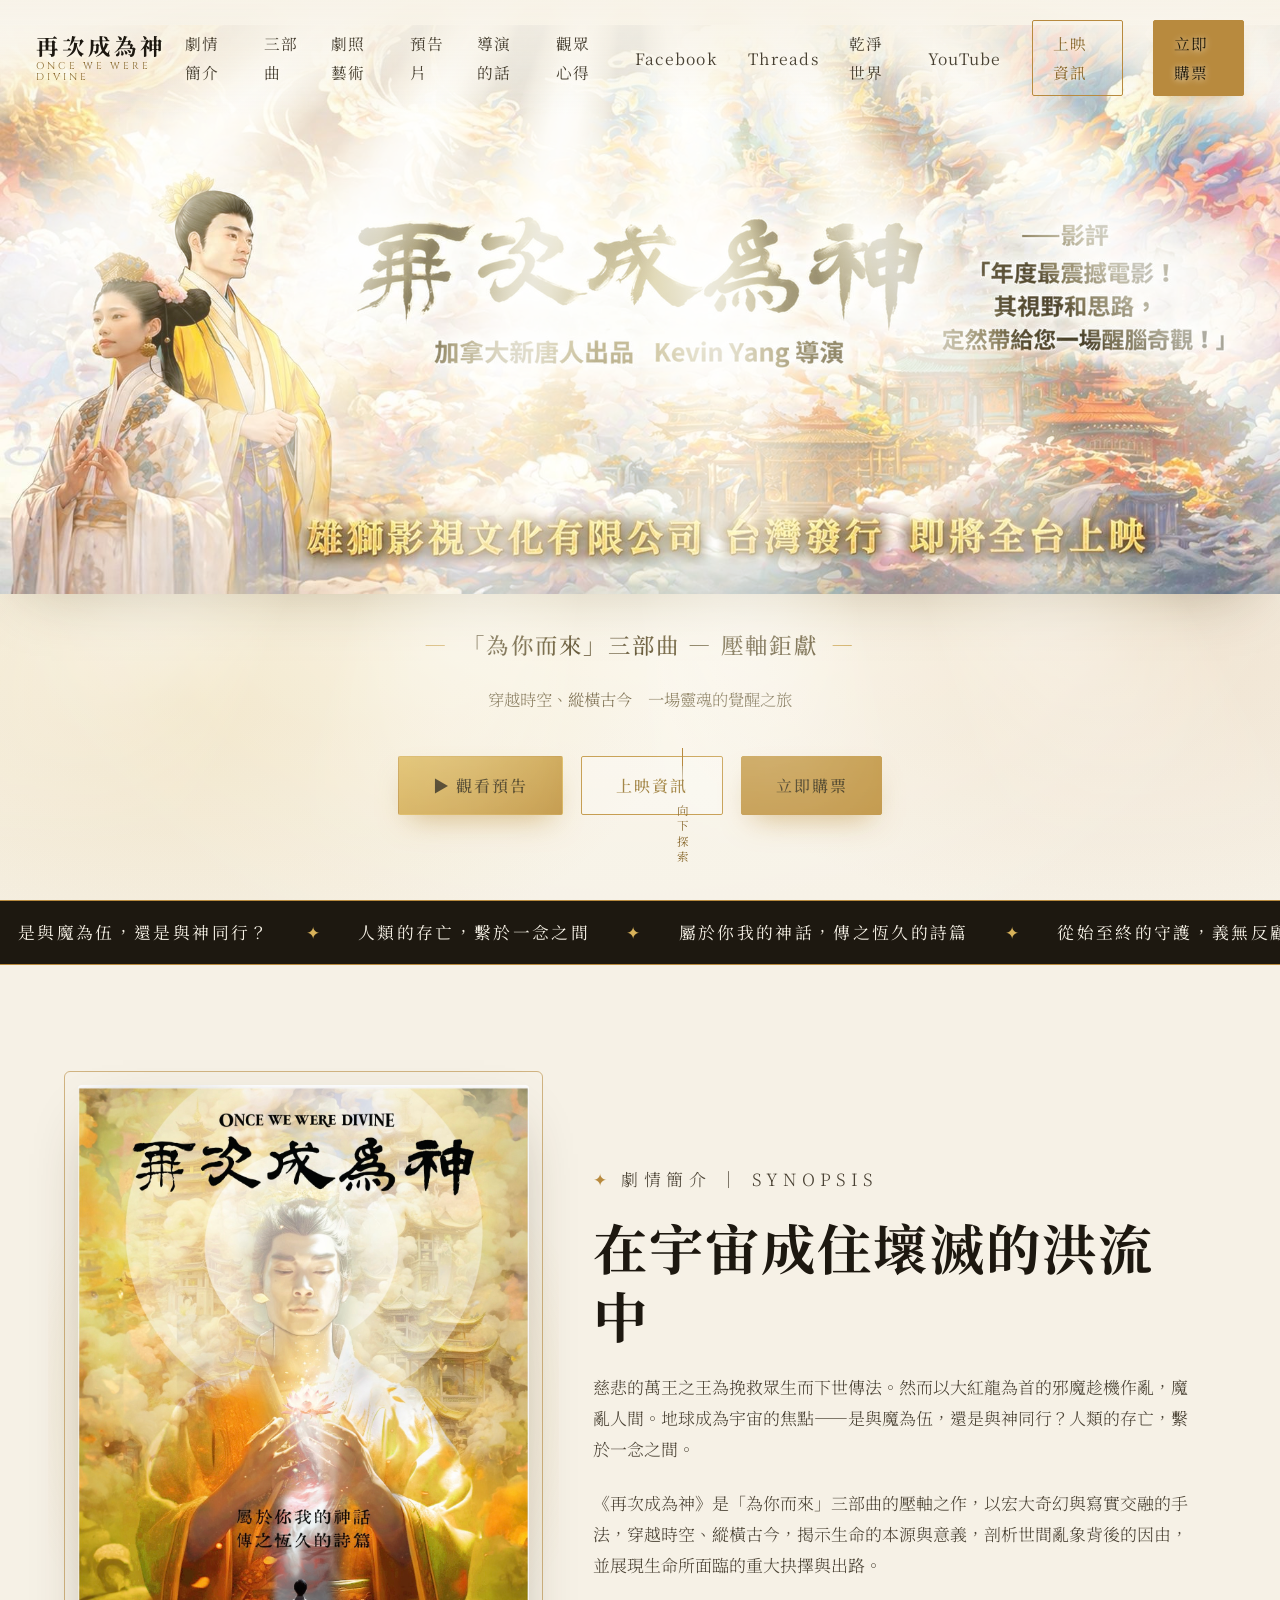
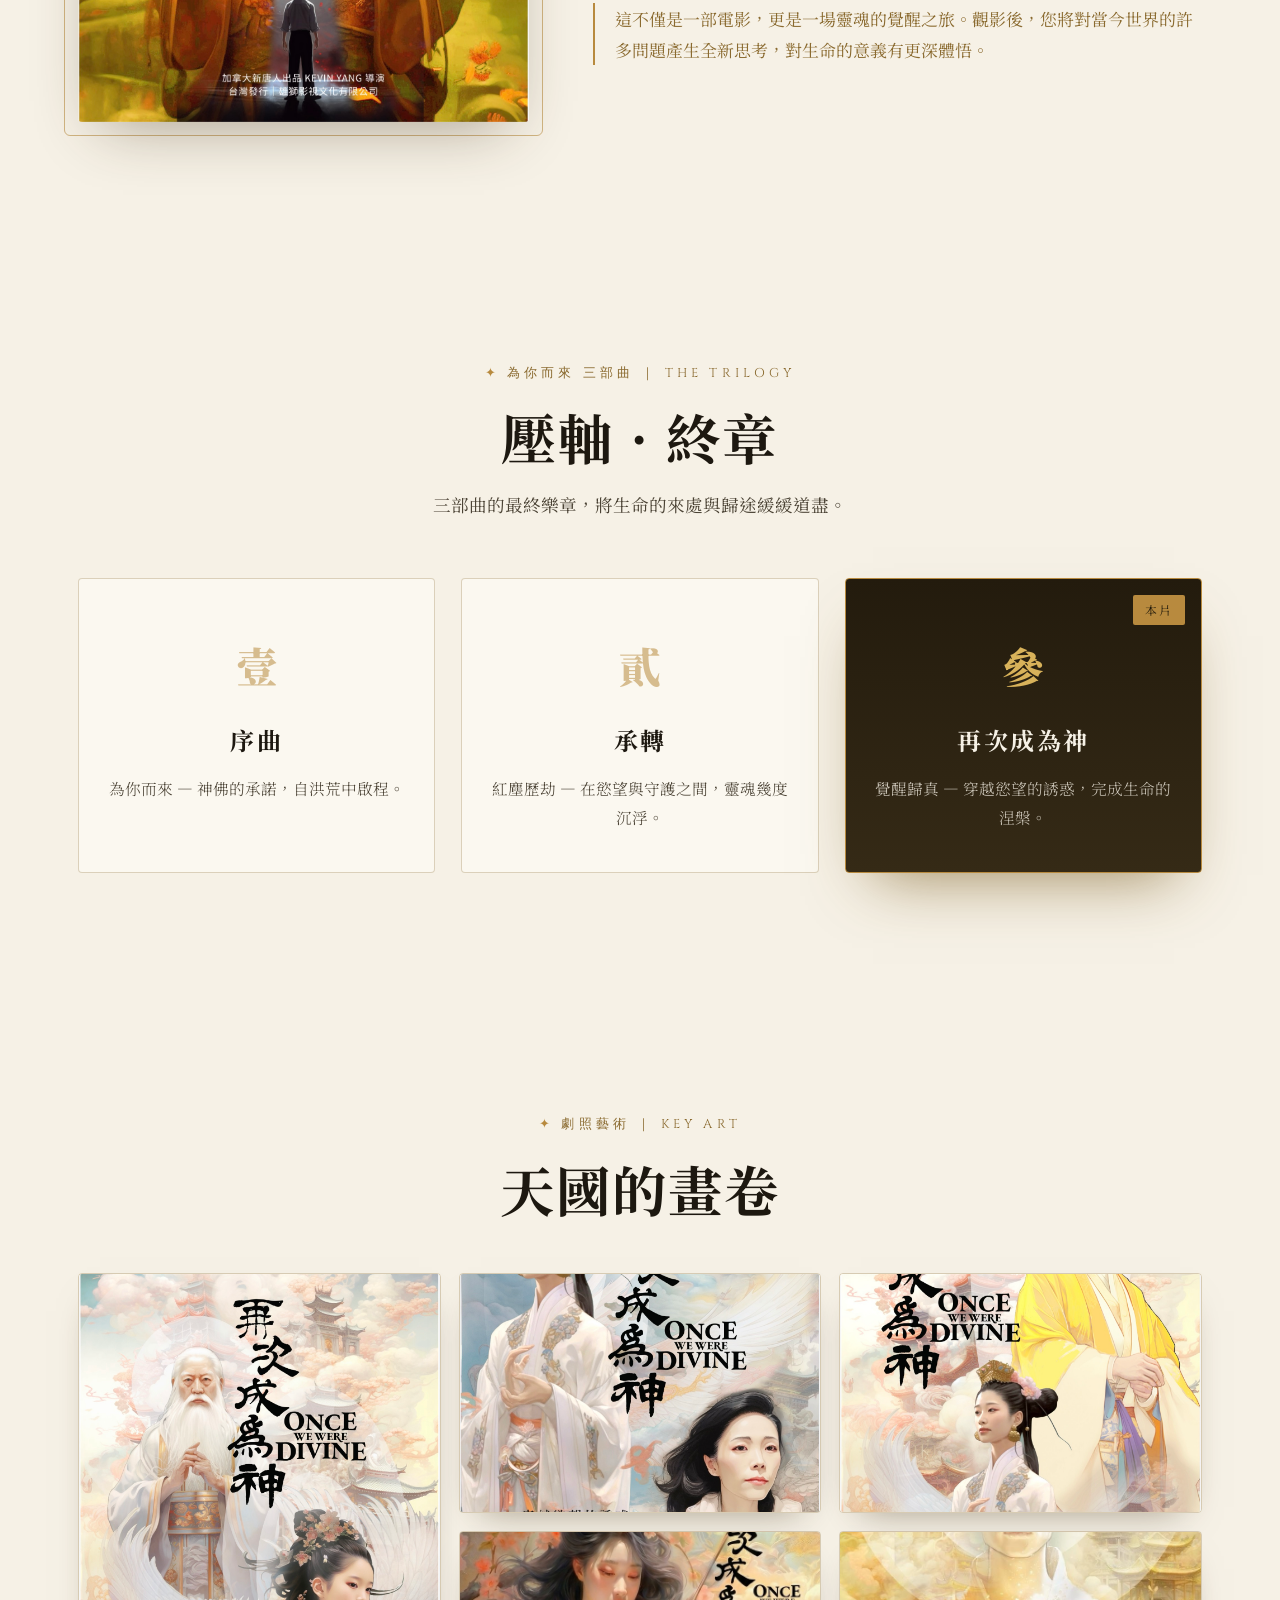
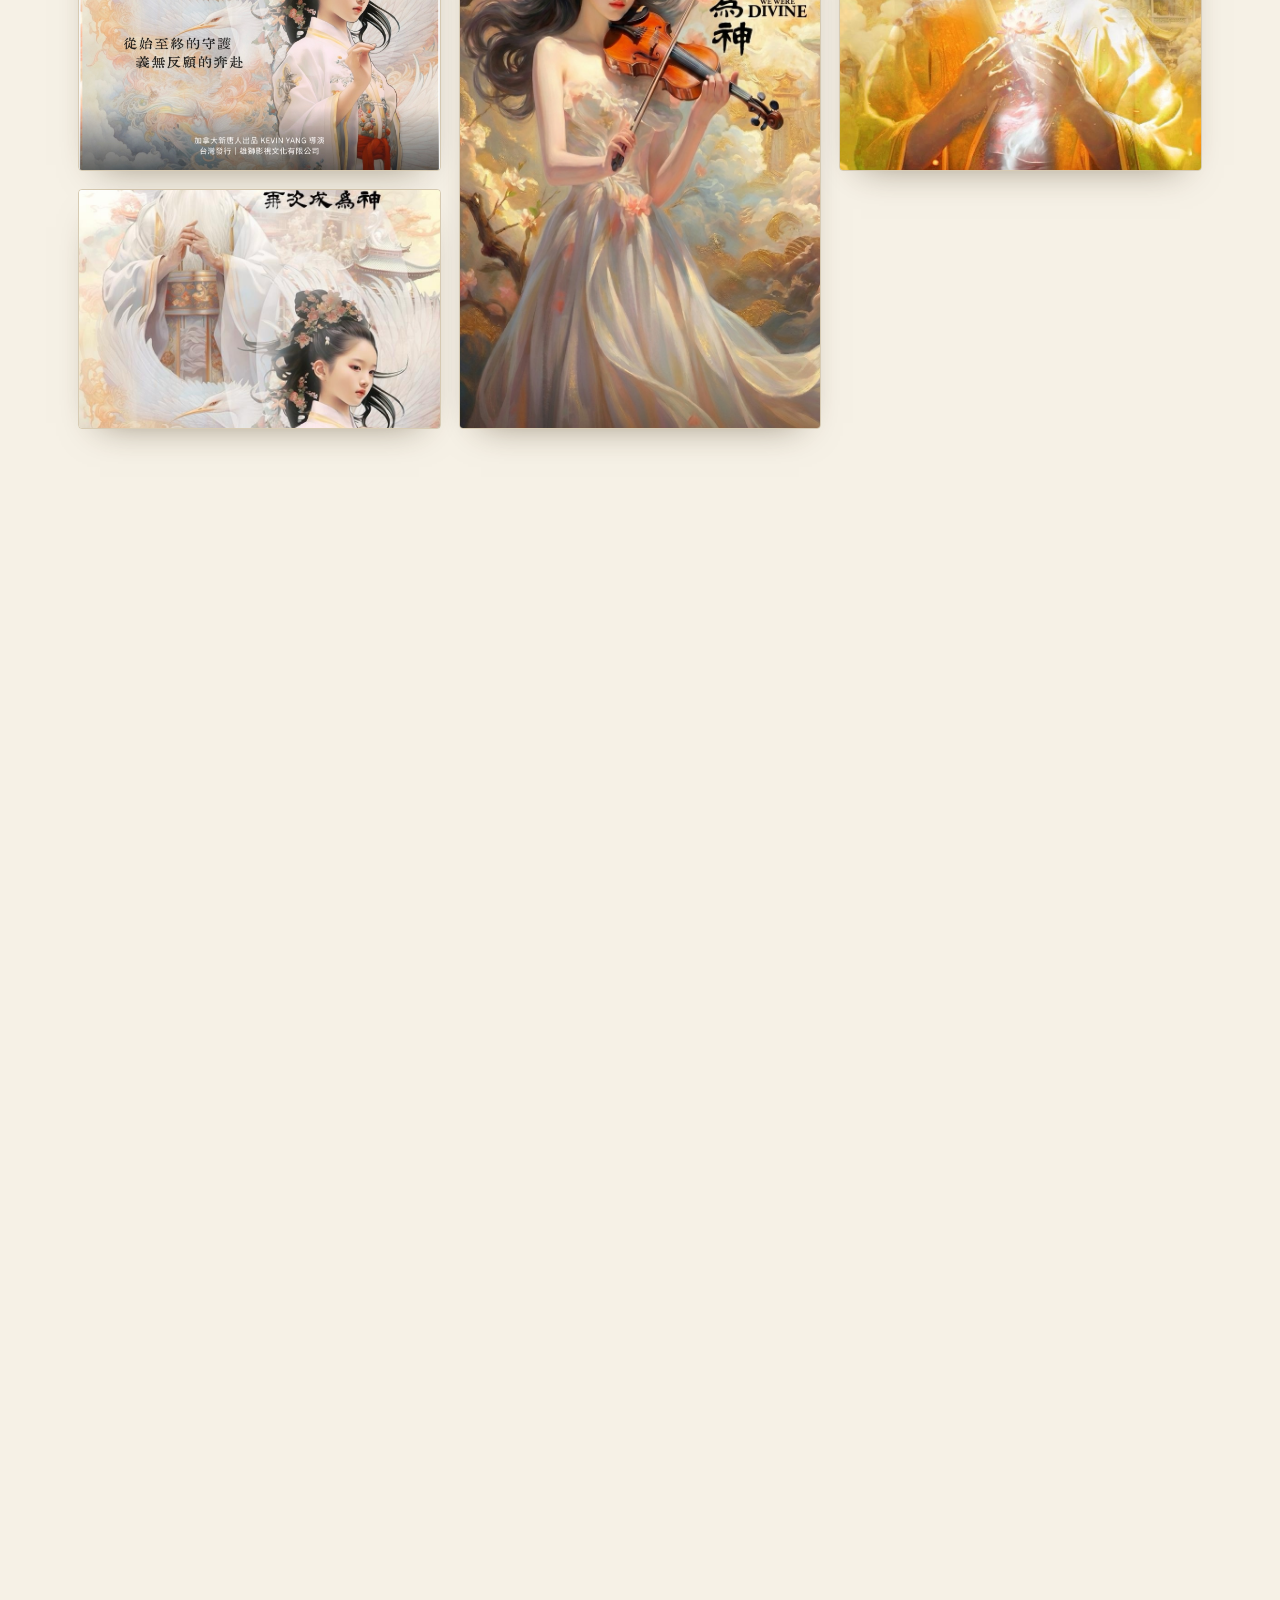
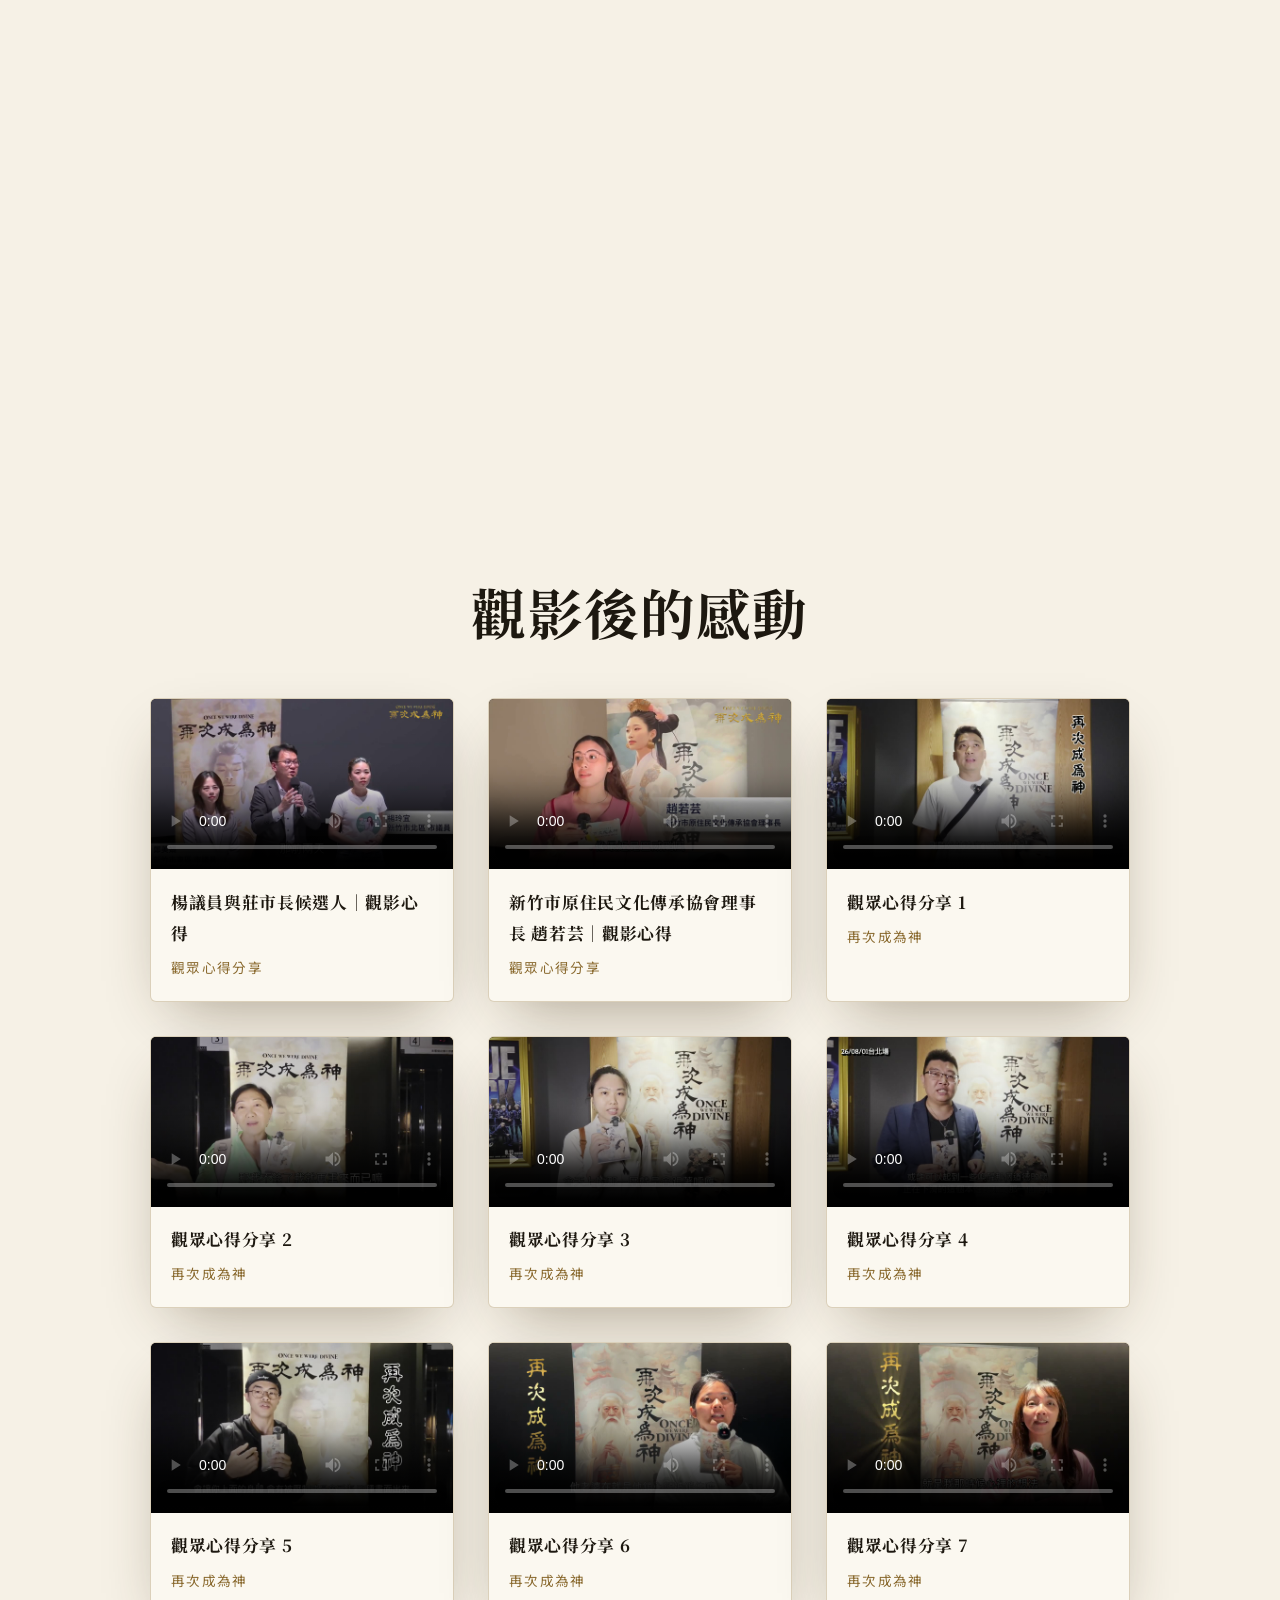
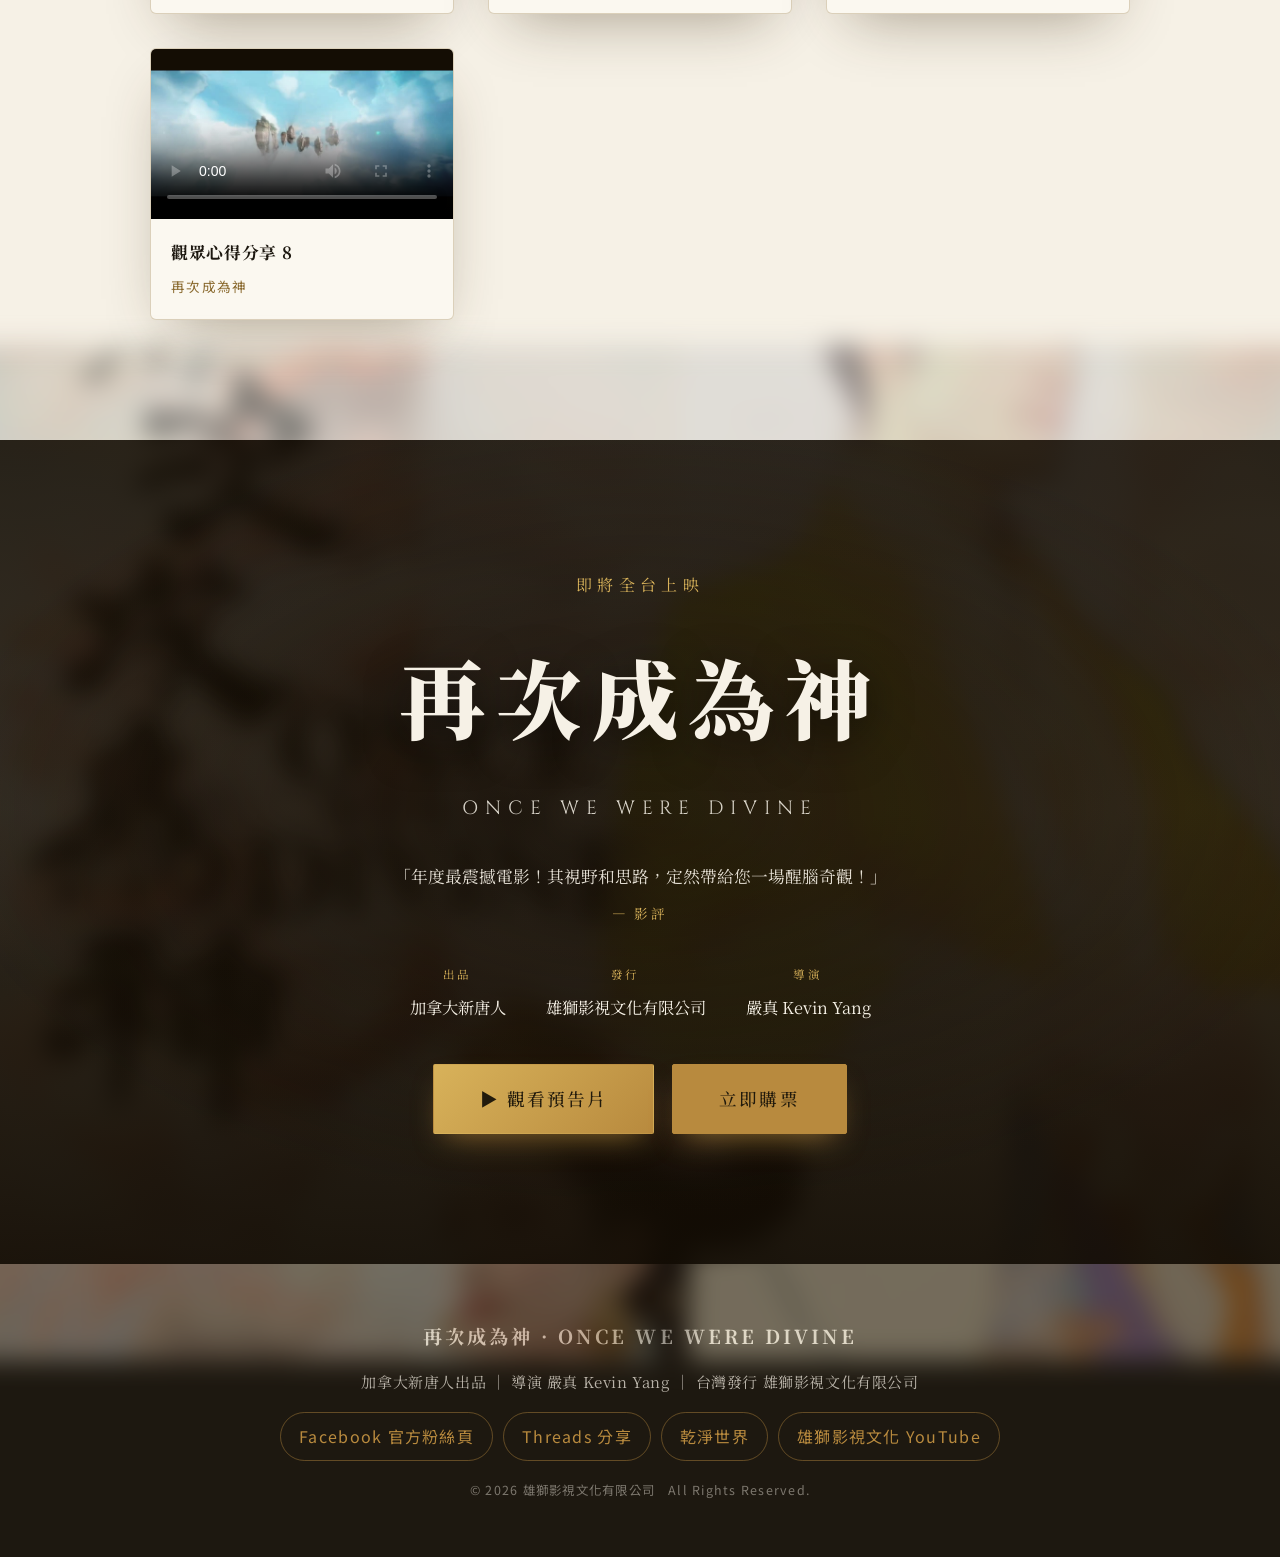
==== commit d7d2b2ca: "fix: update Divine Ganjing World link" ====
--- a/再次成為神/index.html
+++ b/再次成為神/index.html
@@ -9,6 +9,25 @@
 <meta property="og:description" content="「為你而來」三部曲壓軸鉅獻 — 一場靈魂的覺醒之旅。" />
 <meta property="og:image" content="assets/img/poster-sage.jpg" />
 <meta property="og:type" content="video.movie" />
+<link rel="canonical" href="https://lion-movies.com.tw/%E5%86%8D%E6%AC%A1%E6%88%90%E7%82%BA%E7%A5%9E/" />
+<script type="application/ld+json">
+{
+  "@context": "https://schema.org",
+  "@type": "Movie",
+  "name": "再次成為神",
+  "alternateName": "ONCE WE WERE DIVINE",
+  "url": "https://lion-movies.com.tw/%E5%86%8D%E6%AC%A1%E6%88%90%E7%82%BA%E7%A5%9E/",
+  "description": "《再次成為神》是「為你而來」三部曲的壓軸之作，以宏大奇幻與寫實交融的手法，穿越時空、縱橫古今，揭示生命的本源與意義。",
+  "image": "https://lion-movies.com.tw/%E5%86%8D%E6%AC%A1%E6%88%90%E7%82%BA%E7%A5%9E/assets/img/poster-sage.jpg",
+  "genre": "劇情片",
+  "inLanguage": "zh-Hant",
+  "director": {
+    "@type": "Person",
+    "name": "嚴真",
+    "alternateName": "Kevin Yang"
+  }
+}
+</script>
 <link rel="preconnect" href="https://fonts.googleapis.com" />
 <link rel="preconnect" href="https://fonts.gstatic.com" crossorigin />
 <link href="https://fonts.googleapis.com/css2?family=Cinzel:wght@400;500;600&family=Noto+Sans+TC:wght@300;400;500;700&family=Noto+Serif+TC:wght@300;400;500;600;700;900&family=Cormorant+Garamond:ital,wght@0,400;0,500;1,400&display=swap" rel="stylesheet" />
@@ -34,7 +53,7 @@
     <a href="#testimonialsSection" id="navTestimonials" hidden>觀眾心得</a>
     <a href="https://www.facebook.com/profile.php?id=61590995390151" target="_blank" rel="noopener noreferrer">Facebook</a>
     <a href="https://www.threads.com/share/BAacO54jLl/" target="_blank" rel="noopener noreferrer">Threads</a>
-    <a href="https://www.ganjingworld.com/s/OmMXBaRKor" target="_blank" rel="noopener noreferrer">乾淨世界</a>
+    <a href="https://www.ganjingworld.com/s/apmerqXBlj" target="_blank" rel="noopener noreferrer">乾淨世界</a>
     <a href="https://www.youtube.com/@513cck2" target="_blank" rel="noopener noreferrer">YouTube</a>
     <a href="#screening" class="nav__cta">上映資訊</a>
     <a href="https://lion-movies.oen.tw/events/3H7Y7ijGLz3pHYm09lghnwM6j3X" class="nav__ticket" target="_blank" rel="noopener noreferrer">立即購票</a>
@@ -211,7 +230,7 @@
 <footer class="footer">
   <p class="footer__title">再次成為神 · ONCE WE WERE DIVINE</p>
   <p class="footer__line">加拿大新唐人出品 ｜ 導演 嚴真 Kevin Yang ｜ 台灣發行 雄獅影視文化有限公司</p>
-  <p class="footer__social"><a href="https://www.facebook.com/profile.php?id=61590995390151" target="_blank" rel="noopener noreferrer">Facebook 官方粉絲頁</a><a href="https://www.threads.com/share/BAacO54jLl/" target="_blank" rel="noopener noreferrer">Threads 分享</a><a href="https://www.ganjingworld.com/s/OmMXBaRKor" target="_blank" rel="noopener noreferrer">乾淨世界</a><a href="https://www.youtube.com/@513cck2" target="_blank" rel="noopener noreferrer">雄獅影視文化 YouTube</a></p>
+  <p class="footer__social"><a href="https://www.facebook.com/profile.php?id=61590995390151" target="_blank" rel="noopener noreferrer">Facebook 官方粉絲頁</a><a href="https://www.threads.com/share/BAacO54jLl/" target="_blank" rel="noopener noreferrer">Threads 分享</a><a href="https://www.ganjingworld.com/s/apmerqXBlj" target="_blank" rel="noopener noreferrer">乾淨世界</a><a href="https://www.youtube.com/@513cck2" target="_blank" rel="noopener noreferrer">雄獅影視文化 YouTube</a></p>
   <p class="footer__copy">© 2026 雄獅影視文化有限公司　All Rights Reserved.</p>
 </footer>
 
